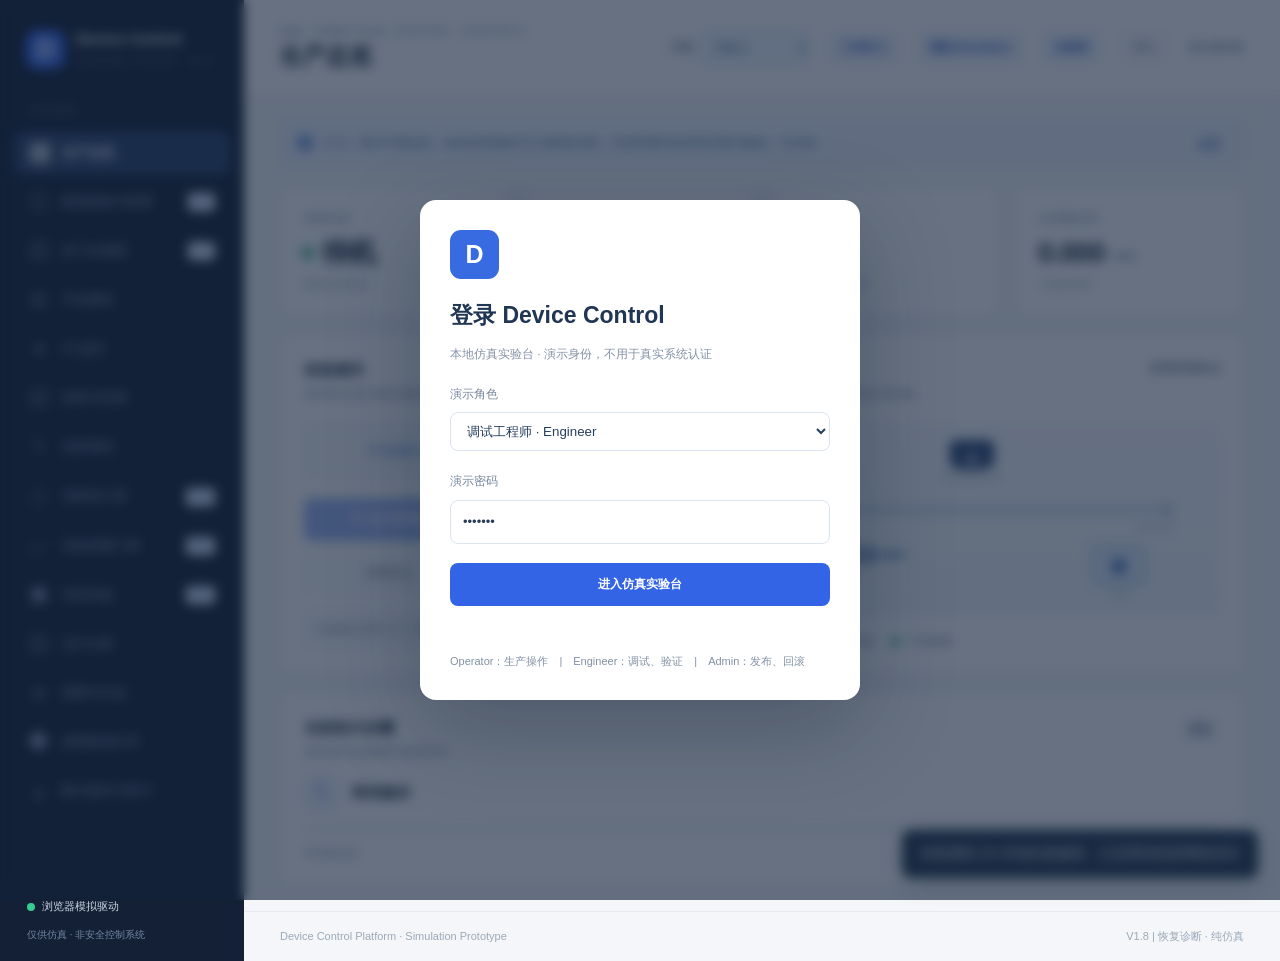
==== tests/fixtures/DeviceControl_V1.9_Preview.html @ edac6291 "DeviceControl V2.0 RC — 多工站设备控制软件仿真系统 - backend: .NET 10 仿真 API（Simulation 驱动，loopback:5088，服务端 RBAC" ====
<!doctype html>
<html lang="zh-CN">
<head>
  <meta charset="utf-8">
  <meta name="viewport" content="width=device-width,initial-scale=1">
  <meta name="color-scheme" content="light">
  <title>Device Control V1.8 · 设备控制实验台</title>
  <style>
:root{--ink:#16243b;--muted:#7b8b9f;--accent:#3264e5;--accent-dark:#204bb7;--border:#e6ebf1;--bg:#f4f6fa;--green:#139a65;--red:#d34c58;--amber:#b47a26;--sidebar:#142035}*{box-sizing:border-box}body{margin:0;font:14px/1.55 Inter,'Segoe UI','Microsoft YaHei',Arial,sans-serif;color:var(--ink);background:var(--bg)}button,input{font:inherit}button{cursor:pointer}button:disabled{opacity:.48;cursor:not-allowed}.app-shell{display:flex;min-height:100vh}.sidebar{width:244px;background:var(--sidebar);color:#c1cbdc;flex-shrink:0;display:flex;flex-direction:column;padding:26px 14px 18px}.brand{padding:4px 12px 34px;display:flex;align-items:center;gap:11px;color:white}.brand b{display:block;font-weight:730;font-size:15px;line-height:1.15}.brand small{display:block;color:#8393aa;font-size:9px;letter-spacing:1.45px;margin-top:7px}.brand-mark{width:39px;height:39px;background:#386aee;border-radius:12px;color:white;display:grid;place-items:center;font-size:25px;font-weight:750}.section-label{font-size:10px;letter-spacing:2px;color:#7b8ba4;padding:0 15px 12px}.navigation{display:grid;gap:5px}.nav-item{border:0;background:none;color:#a4b2ca;display:flex;align-items:center;text-align:left;gap:13px;border-radius:9px;padding:12px 15px;font-size:13px}.nav-item:hover{background:#263650;color:white}.nav-item.active{background:#294369;color:white;font-weight:650}.nav-icon{font-size:20px;width:20px;text-align:center;line-height:1}.sidebar-bottom{margin-top:auto;padding:16px 13px 0;border-top:1px solid #304158;font-size:11px;color:#cbd5e5;display:grid;grid-template-columns:9px 1fr;gap:6px;align-items:center}.connection-dot{width:8px;height:8px;background:#36cb91;border-radius:50%}.sidebar-bottom small{grid-column:1/3;color:#7387a4;font-size:10px;margin-top:6px}.main{min-width:0;display:flex;flex:1;flex-direction:column}.topbar{height:96px;background:white;border-bottom:1px solid var(--border);padding:22px 36px;display:flex;justify-content:space-between;align-items:center}.topbar h1{font-size:23px;font-weight:740;line-height:1.2;margin:4px 0 0}.eyebrow{letter-spacing:1.5px;text-transform:uppercase;font-size:10px;font-weight:600;color:#90a1b4}.topright{display:flex;align-items:center;gap:20px}.mode-chip{background:#edf2ff;color:var(--accent-dark);padding:7px 12px;border-radius:6px;font-weight:650;font-size:11px}.clock{color:var(--muted);font-variant-numeric:tabular-nums;font-weight:550}.content{padding:25px 36px;max-width:1560px;width:100%;margin:0 auto;flex:1}.notice{padding:11px 16px;background:#edf2fd;border:1px solid #dce7fc;border-radius:9px;display:flex;align-items:center;gap:10px;color:#50729e;font-size:12px;margin-bottom:22px}.notice-icon{background:#6794df;color:white;border-radius:50%;width:16px;height:16px;display:grid;place-items:center;font-size:11px;font-weight:bold;flex-shrink:0}.text-button{margin-left:auto;border:0;background:transparent;color:#3364a7;text-decoration:underline}.help-panel{padding:13px 17px;background:white;border-radius:8px;border:1px solid var(--border);color:#567;margin:-12px 0 19px}.hidden{display:none!important}.panel{display:none}.panel.active{display:block}.four-grid{display:grid;grid-template-columns:repeat(4,minmax(0,1fr));gap:16px}.stat-card,.card{background:white;border:1px solid var(--border);border-radius:12px;box-shadow:0 2px 10px #21344805}.stat-card{padding:20px 22px}.stat-label{font-size:12px;color:var(--muted)}.stat-value{margin:8px 0 3px;font-size:28px;font-weight:750;letter-spacing:-.7px;line-height:1.25;display:flex;align-items:center;gap:9px;font-variant-numeric:tabular-nums}.stat-card small{color:#91a0af;font-size:11px}.state-dot,.tiny-indicator{display:inline-block;border-radius:50%;width:10px;height:10px;background:#a6b3c5;flex-shrink:0}.state-dot.ok,.tiny-indicator.ok{background:#13a76b;box-shadow:0 0 0 4px #e3f7ed}.state-dot.running{background:#3568ed;box-shadow:0 0 0 4px #e8eeff}.state-dot.error,.tiny-indicator.error{background:#e15862;box-shadow:0 0 0 4px #fbe9eb}.unit{font-size:13px;color:var(--muted);align-self:end;padding-bottom:6px}.dashboard-grid{display:grid;grid-template-columns:minmax(315px,.92fr) minmax(400px,1.25fr);gap:18px;margin-top:18px}.card{padding:23px}.card-head{display:flex;justify-content:space-between;align-items:start;gap:12px;margin-bottom:21px}.card-head h2,.section-intro h2{font-size:15px;margin:0 0 4px;font-weight:750}.card-head p,.section-intro p{margin:0;color:var(--muted);font-size:12px}.pill{padding:5px 9px;background:#e8f6ef;color:#179562;border-radius:20px;font-size:11px;white-space:nowrap;font-weight:650}.pill.neutral{background:#f2f4f7;color:#65778e}.pill.alert{background:#fff0f0;color:#d84855}.mode-toggle{background:#f2f5fa;border-radius:9px;padding:5px;display:flex;margin:18px 0 20px}.mode-toggle button{border:0;background:none;flex:1;padding:11px 12px;color:#7b8ba1;border-radius:7px;font-weight:650}.mode-toggle button.selected{background:white;box-shadow:0 1px 6px #09244414;color:#305fd4}.action-grid{display:grid;grid-template-columns:1fr 1fr;gap:10px;margin-bottom:11px}.btn{border:1px solid transparent;border-radius:8px;padding:11px 14px;font-size:12px;font-weight:700;transition:background .15s}.btn:hover:not(:disabled){filter:brightness(.97)}.btn-primary{background:#3264e5;color:white}.btn-danger{background:#fff0f1;border-color:#ffe0e3;color:#ca4c56}.btn-light{background:#f6f8fb;border-color:#e7ebf1;color:#465c77}.control-hint{background:#f8fafd;color:#8191a7;padding:12px;border-radius:7px;font-size:11px;margin-top:14px}.machine-diagram{background:linear-gradient(180deg,#f8faff,#f3f7fc);border:1px dashed #d7e0ed;border-radius:10px;min-height:190px;padding:14px 25px 12px;position:relative;overflow:hidden}.camera-sim{display:flex;align-items:center;flex-direction:column;font-size:9px;letter-spacing:1px;color:#92a2b7;gap:2px}.camera-shape{display:grid;place-items:center;width:44px;height:29px;background:#304d79;color:white;border-radius:6px 6px 10px 10px;font-size:24px;box-shadow:0 4px 13px #18263c28}.axis-track{margin:22px 24px 8px;height:6px;background:#c9d5e9;border-radius:4px;position:relative}.axis-track:before{content:'';position:absolute;height:15px;left:0;right:0;top:-4px;border-left:3px solid #879eba;border-right:3px solid #879eba}.axis-origin,.axis-end{position:absolute;top:14px;font-size:9px;color:#90a3b9}.axis-end{right:0}.axis-carriage{position:absolute;top:-7px;width:28px;height:20px;background:#386ae6;border:3px solid white;border-radius:5px;box-shadow:0 3px 9px #234c9a4a;transform:translateX(-50%);transition:left .15s linear;z-index:2}.carriage-label{font-size:9px;color:#4271d2;position:absolute;top:-18px;left:6px;font-weight:700}.machine-bottom{display:flex;justify-content:space-between;align-items:center;padding:25px 48px 0}.cylinder-sim{display:grid;gap:7px;justify-items:center;color:#90a1b6;font-size:9px}.cylinder-body{height:18px;width:76px;background:#a8b9d1;border:3px solid #819ab6;border-radius:4px;position:relative}.cylinder-rod{position:absolute;width:39px;height:6px;background:#7793bf;left:66px;top:3px;transition:width .3s}.cylinder-rod.extended{width:60px}.product-symbol{display:grid;place-items:center;border:2px solid #9fbee6;background:#e5effc;width:54px;height:40px;border-radius:7px;color:#4d7ec3;font-size:24px;position:relative}.product-symbol small{font-size:9px;position:absolute;bottom:-19px;color:#91a2b6}.product-symbol.absent{opacity:.15}.device-health{display:flex;gap:19px;padding-top:18px;font-size:11px;color:#657890;flex-wrap:wrap}.device-health>div{display:flex;align-items:center;gap:9px}.tiny-indicator{width:7px;height:7px}.progress-card{margin-top:18px}.progress-card .card-head{margin-bottom:10px}.current-step{display:flex;align-items:center;gap:12px;font-size:15px;margin:14px 0}.step-icon{display:grid;place-items:center;background:#eef3ff;color:#3f6de2;border-radius:9px;width:35px;height:35px;font-size:22px}.progress-rail{height:7px;background:#edf1f7;border-radius:12px;overflow:hidden}.progress-rail div{height:100%;background:#4272e9;width:0%;transition:width .2s}.step-foot{display:flex;justify-content:space-between;margin-top:13px;font-size:11px;color:#8a9aae}.section-intro{margin-bottom:22px}.section-intro h2{font-size:20px}.section-intro p{font-size:13px}.two-grid{display:grid;grid-template-columns:repeat(2,minmax(0,1fr));gap:18px}.readout{background:#f6f8fc;border-radius:9px;padding:16px 18px;display:flex;justify-content:space-between;align-items:center;margin:15px 0}.readout span{color:#75869c;font-size:12px}.readout strong{font-size:25px;color:#233a5a}.readout strong small{font-size:12px;color:#9baabe}.keyvalue{padding:10px 0;display:flex;justify-content:space-between;color:#7e8fa3;font-size:12px;border-bottom:1px solid #eef1f5}.keyvalue b{color:#365072;font-weight:650}.btn-row{display:flex;gap:9px;margin-top:19px;flex-wrap:wrap}.btn-row button{flex:1}.field-label{font-size:12px;color:#74859c;display:block;margin:21px 0 9px}.input-row{display:flex;gap:9px}.input-row input{width:100%;min-width:0;border:1px solid #dbe3ee;border-radius:8px;padding:11px 12px;outline:none}.input-row input:focus{border-color:#6589ed}.full{width:100%}.divider{border-top:1px solid #eef1f5;margin:22px 0}.signal-list{display:grid;gap:3px}.signal-row{display:grid;grid-template-columns:25px 1fr auto;align-items:center;gap:11px;border-bottom:1px solid #f0f2f6;padding:13px 0}.signal-index{font-size:10px;color:#9caabe}.signal-text b{display:block;font-size:12px}.signal-text small{display:block;font-size:10px;color:#8fa0b5;margin-top:2px}.signal-control{display:flex;gap:13px;align-items:center}.signal-indicator{display:flex;align-items:center;gap:7px;font-size:11px;color:#8698ae;font-weight:700}.led{width:9px;height:9px;border-radius:50%;background:#d6dce7}.led.on{background:#27b584;box-shadow:0 0 0 3px #e7f8ef}.switch{width:34px;height:19px;background:#ccd7e4;border:0;border-radius:11px;position:relative;transition:background .2s}.switch:before{content:'';position:absolute;width:13px;height:13px;border-radius:50%;background:white;top:3px;left:3px;transition:left .2s}.switch.on{background:#4273e9}.switch.on:before{left:18px}.sequence-list{display:grid;gap:0}.sequence-row{display:flex;gap:15px;align-items:center;padding:14px 7px;border-bottom:1px solid #edf1f5;color:#8c9aab}.sequence-number{display:grid;place-items:center;width:30px;height:30px;border:1px solid #dbe2ec;border-radius:50%;font-size:11px;flex-shrink:0}.sequence-row.current{color:#2c5ed7;background:#f5f8ff;font-weight:700}.sequence-row.current .sequence-number{background:#3e70eb;color:white;border-color:#3e70eb}.sequence-label{flex:1}.sequence-row small{font-size:11px}.event-list{max-height:500px;overflow:auto}.event-row{display:grid;grid-template-columns:94px 70px 1fr;gap:10px;align-items:center;padding:11px 0;border-bottom:1px solid #edf1f5;font-size:12px}.event-row time{color:#93a2b6;font-variant-numeric:tabular-nums}.loglevel{font-size:10px;font-weight:750;color:#4b709c}.loglevel.Error{color:#dc4a55}.loglevel.Warning{color:#ae7a25}.alarm-empty{padding:16px;background:#f6f8fb;color:#8191a3;border-radius:8px}.alarm-active{padding:16px;background:#fff2f1;color:#bd4552;border-radius:8px}.footer{display:flex;justify-content:space-between;padding:16px 36px;border-top:1px solid var(--border);font-size:11px;color:#9aa9b8}.toast{position:fixed;bottom:22px;right:22px;padding:13px 18px;max-width:380px;border-radius:9px;background:#233950;color:white;box-shadow:0 6px 25px #17274130;z-index:20}.toast.error{background:#b83a46}@media(max-width:1100px){.sidebar{width:210px}.topbar{padding:22px}.content{padding:20px}.four-grid{grid-template-columns:repeat(2,minmax(0,1fr))}.dashboard-grid{grid-template-columns:1fr}.machine-diagram{min-height:190px}}@media(max-width:700px){.app-shell{display:block}.sidebar{width:100%;padding:12px}.brand{padding:4px 5px 12px}.section-label,.sidebar-bottom{display:none}.navigation{display:flex;overflow:auto;gap:2px}.nav-item{white-space:nowrap;padding:9px 10px;font-size:11px}.nav-icon{display:none}.topbar{height:85px;padding:13px}.topbar h1{font-size:21px}.topright{gap:7px}.clock{display:none}.content{padding:14px}.four-grid{gap:9px}.stat-card{padding:15px}.stat-value{font-size:22px}.two-grid{grid-template-columns:1fr}.card{padding:17px}.footer{padding:13px}.notice{font-size:11px}.machine-bottom{padding-left:10px;padding-right:10px}}

.select-field{width:100%;background:white;border:1px solid #dbe3ee;border-radius:8px;padding:10px 12px;color:#253e5e;outline:none}.mini-grid{display:grid;grid-template-columns:repeat(auto-fit,minmax(180px,1fr));gap:12px}.mini-item{background:#f6f8fc;border:1px solid #e9eef5;border-radius:9px;padding:14px}.mini-item b{display:block;font-size:13px}.mini-item small{display:block;color:#8293ab;margin-top:5px;font-size:11px}.mini-item strong{display:block;margin-top:11px;font-size:17px;color:#3264e5}.mapping-table{max-height:650px;overflow:auto}.mapping-row{display:grid;grid-template-columns:48px 1fr 55px;gap:9px;align-items:center;padding:11px 1px;border-bottom:1px solid #edf1f5;font-size:12px}.mapping-row b{display:block;font-size:12px}.mapping-row small{display:block;color:#8c9fb4;font-size:10px}.map-chip{background:#eff3fb;border-radius:5px;color:#45638d;padding:3px 5px;text-align:center;font-size:10px}.interlock-card{border-bottom:1px solid #edf1f5;padding:12px 1px}.interlock-card b{font-size:12px}.interlock-card small{display:block;color:#8193a8;font-size:11px;margin-top:4px}.interlock-card .pass{color:#149968}.interlock-card .block{color:#d45460}.connection-error{background:#fff1f1;color:#ac3949;border:1px solid #ffdadd;border-radius:8px;padding:13px;margin:10px 0}.top-chip{display:inline-flex;gap:6px;align-items:center}.param-note{font-size:11px;color:#8293ab}.section-intro{display:block}

/* V0.3 simulation cycle analytics */
.history-list{display:grid;gap:7px;margin-top:16px;max-height:520px;overflow:auto}
.history-row{width:100%;border:1px solid #e8edf5;text-align:left;border-radius:9px;padding:12px;background:white;display:grid;grid-template-columns:minmax(100px,1fr) 65px 60px;gap:9px;align-items:center;color:#233950}
.history-row:hover,.history-row.selected{background:#f1f5ff;border-color:#a9bdf9}
.history-row small{display:block;font-size:10px;font-weight:400;color:#91a1b5;margin-top:3px}
.history-row strong{font-size:12px;text-align:right;font-variant-numeric:tabular-nums}
.outcome{font-size:10px;color:#697e99;font-weight:700}
.outcome.Completed{color:#169b6b}.outcome.Failed{color:#ca4753}.outcome.Stopped,.outcome.Canceled{color:#a77825}
.timing-list{max-height:620px;overflow:auto}.timing-row{border-bottom:1px solid #e8edf5;padding:14px 0}.timing-top{display:flex;gap:8px;align-items:center;font-size:11px}.timing-top b:first-child{flex:1}.timing-top b:last-child{color:#536f96;white-space:nowrap}
.timing-rail{height:6px;background:#edf2f9;border-radius:6px;margin:10px 0 5px}.timing-rail>div{height:100%;background:#5a80df;border-radius:6px;min-width:2px}
.error-line{color:#c44c56;font-size:11px}.empty-state{color:#93a0b0;font-size:12px;padding:20px 8px;text-align:center}
.alarm-guidance{border:1px solid #f4d5b8;background:#fff9f0;border-radius:8px;padding:16px;margin-top:11px}
.alarm-guidance b{color:#a36a20;display:block}.alarm-guidance span{display:block;font-size:11px;color:#9d8b73;margin:4px 0}
.alarm-guidance p{color:#69563c;margin:8px 0 0;font-size:12px}
@media(max-width:700px){.history-row{grid-template-columns:minmax(65px,1fr) 50px 50px;padding:9px}.timing-top{flex-wrap:wrap}}

/* V0.4 software governance */
.login-overlay{position:fixed;inset:0;z-index:100;background:rgba(18,34,58,.64);backdrop-filter:blur(6px);display:flex;align-items:center;justify-content:center;padding:16px}
.login-overlay.hidden{display:none}.login-dialog{width:min(440px,100%);background:white;border-radius:16px;box-shadow:0 28px 90px #07182b47;padding:30px;color:#203653}
.login-logo{background:#386be1;color:white;border-radius:11px;display:grid;place-items:center;width:49px;height:49px;font-weight:800;font-size:25px;margin-bottom:19px}
.login-dialog h2{font-size:23px;margin:0 0 9px}.login-dialog p{font-size:12px;color:#8392a6}.login-dialog small{display:block;color:#8191a4;margin-top:19px;font-size:11px;line-height:1.7}
.login-input{padding:11px 12px;border:1px solid #dbe3ee;border-radius:8px;display:block;width:100%;font-size:13px;color:#263b59;background:white;box-sizing:border-box}.login-input:focus{outline:2px solid #bdd0ff;outline-offset:1px}
.login-error{font-size:12px;color:#cf3948;margin-top:9px;min-height:18px}
.three-governance{display:grid;grid-template-columns:minmax(0,1fr) minmax(0,1.3fr);gap:18px}
.recipe-details{display:grid;gap:9px;margin:15px 0}.recipe-details .keyvalue{margin:0}.recipe-version-list{max-height:340px;overflow:auto;display:grid;gap:8px}
.recipe-item{padding:12px;border:1px solid #e1e8f3;border-radius:9px;background:#fff;width:100%;text-align:left;display:grid;gap:4px;color:#304861}
.recipe-item:hover,.recipe-item.selected{border-color:#6290e5;background:#f1f6ff}.recipe-item strong{font-size:13px}.recipe-item small{font-size:10px;color:#8194aa}.recipe-item .pill{justify-self:start;font-size:10px}
.audit-scroll{overflow:auto;max-height:380px}.audit-table{width:100%;border-collapse:collapse;min-width:730px;text-align:left;font-size:11px}.audit-table th{background:#f5f7fc;color:#74859e;font-size:10px;padding:10px;position:sticky;top:0}.audit-table td{padding:11px 10px;border-bottom:1px solid #eef1f5;vertical-align:top;color:#4d647f}.audit-table .denied{color:#d94d55;font-weight:700}.audit-pages{margin-top:13px;display:flex;justify-content:space-between;align-items:center;gap:12px;font-size:11px;color:#8c9bae}.audit-pages>div{display:flex;gap:8px}
.checklist{display:grid;gap:8px}.check-row{display:flex;gap:10px;align-items:center;padding:12px;border:1px solid #e9edf5;border-radius:8px;font-size:12px}.check-row .check-icon{font-size:14px;width:21px;text-align:center}.check-row.pass .check-icon{color:#18a875}.check-row.fail .check-icon{color:#cb5f52}.recovery-step{display:flex;align-items:start;gap:12px;padding:13px 0;border-bottom:1px solid #edf0f5}.recovery-step>span{background:#edf4ff;color:#4772d8;padding:7px;border-radius:8px;font-size:11px}.recovery-step b{font-size:12px;display:block}.recovery-step small{display:block;font-size:11px;color:#8495aa;margin-top:5px}
@media(max-width:1050px){.three-governance{grid-template-columns:1fr}.login-dialog{padding:20px}}

/* V0.5 flow debug workspace */
.flow-toolbar{display:flex;flex-wrap:wrap;align-items:center;gap:14px;margin-bottom:16px;}
.flow-meta{flex:1;min-width:200px}.flow-meta h2{margin:3px 0 5px;font-size:18px}.flow-actions{display:flex;flex-wrap:wrap;gap:6px;margin:0}
.flow-layout{display:grid;grid-template-columns:minmax(0,1.25fr) minmax(300px,.92fr);gap:16px;align-items:start}
.flow-right{display:grid;gap:16px;min-width:0}
.flow-node{border:1px solid var(--border,#e4e9f0);border-radius:11px;padding:11px 12px;margin:6px 0;background:#fff;position:relative}
.flow-node.active{border-color:#4690d7;background:#f1f8ff;box-shadow:0 0 0 2px rgba(58,134,210,.10)}
.flow-node.finished{border-color:#bde3cc;background:#fbfffc}
.flow-node.failed{border-color:#f3bcc1;background:#fff7f7}
.flow-node.paused{border-color:#edcb81;background:#fffaf0}
.flow-node-main{display:flex;align-items:center;gap:11px;min-width:0}.flow-node-main>.flow-title{flex:1;min-width:0}
.flow-title strong{display:block;font-size:13px}.flow-title small{display:block;font-size:11px;color:#77849a;padding-top:3px}
.flow-index{font-family:monospace;min-width:23px;color:#8a98aa;font-size:11px}
.break-dot{width:22px;height:22px;border:1px solid #ccd6e2;border-radius:50%;background:white;cursor:pointer;color:#94a1b2;font-size:12px}
.break-dot.on{background:#ce4b5c;border-color:#ce4b5c;color:white}
.break-dot:disabled{opacity:.4;cursor:not-allowed}
.flow-children{margin:10px 0 0 34px;padding-left:12px;border-left:2px dashed #b7cee6}
.flow-child{font-size:12px;display:flex;gap:9px;align-items:center;padding:7px 6px;margin:4px 0;background:#eef5fb;border-radius:7px}
.flow-child strong{font-weight:600}.flow-status-text{font-size:11px;color:#61748b;white-space:nowrap}
.flow-vars{display:grid;gap:9px}.flow-var{display:flex;align-items:start;justify-content:space-between;gap:12px;border-bottom:1px solid #edf0f6;padding:8px 0;font-size:12px}
.flow-var span{color:#75849a}.flow-var b{max-width:65%;text-align:right;overflow-wrap:anywhere}
.resource-list{margin-top:14px;display:flex;gap:6px;flex-wrap:wrap}.resource-chip{font-size:11px;padding:6px 9px;border-radius:7px;background:#f0f4fa;color:#53708e}
.flow-traces{display:grid;gap:7px;max-height:450px;overflow-y:auto}.trace-row{border:1px solid #e8edf4;border-radius:9px;padding:9px;font-size:11px;line-height:1.7}
.trace-top{display:flex;justify-content:space-between;gap:8px;align-items:center}.trace-top b{font-size:12px}.trace-row small{color:#77849a}.trace-failed{color:#a72e45}.trace-completed{color:#28845c}.trace-canceled{color:#ac6635}
@media(max-width:1100px){.flow-layout{grid-template-columns:1fr}}

/* V0.6 workflow studio */
.nav-beta{margin-left:auto;font-size:9px;border-radius:4px;background:#e7f0ff;color:#3266c0;padding:2px 4px}
.studio-bar{display:flex;align-items:center;justify-content:space-between;gap:18px;margin-bottom:15px;flex-wrap:wrap}.studio-bar h2{margin:5px 0}.studio-bar small{color:#8896ac}
.studio-layout{display:grid;grid-template-columns:minmax(210px,.77fr) minmax(300px,1.5fr) minmax(220px,.88fr);gap:14px;align-items:start}
.studio-left,.studio-right{display:grid;gap:14px;min-width:0}.studio-palette{display:grid;grid-template-columns:1fr 1fr;gap:8px}
.studio-palette button{font-family:inherit;background:#f7faff;border:1px solid #dce7f7;color:#446283;font-size:11px;padding:11px 7px;border-radius:9px;text-align:left;cursor:pointer}
.studio-palette button:hover{border-color:#78a0e4;background:#ecf4ff}
.studio-palette button:disabled{opacity:.45;cursor:not-allowed}
.studio-versions{display:grid;gap:7px;max-height:350px;overflow:auto;margin-bottom:10px}
.studio-version{text-align:left;border:1px solid #e2eaf4;background:#fff;border-radius:8px;padding:9px;display:grid;grid-template-columns:1fr auto;gap:5px;color:#51657d;cursor:pointer}
.studio-version.selected{border-color:#5b8be9;background:#f1f7ff}.studio-version b{font-size:12px;color:#344e70}.studio-version small{grid-column:1/-1;font-size:10px;color:#8292a4}
.studio-graph{min-height:570px}.studio-start,.studio-end{margin:0 auto;text-align:center;border-radius:7px;padding:8px;max-width:140px;font-weight:750;letter-spacing:.12em;font-size:11px;color:#4772bf;background:#eff5ff}
.studio-end{background:#eef8f4;color:#16855f}.studio-link{height:27px;display:flex;justify-content:center;align-items:center;color:#7da1d2;font-size:19px;position:relative}
.studio-link:before{content:"";position:absolute;height:14px;border-left:2px solid #abc5e3;top:0;left:50%;z-index:0}.studio-link span{z-index:1;background:#fff}
.studio-node{border:1px solid #dce5f0;border-radius:11px;background:#fff;display:flex;align-items:center;padding:5px;gap:3px;box-shadow:0 3px 12px #213b550a}
.studio-node.chosen{border-color:#5e90e8;background:#f5f9ff;box-shadow:0 0 0 2px #6b9bf321}.studio-node-body{border:0;background:none;display:flex;align-items:center;gap:12px;text-align:left;flex:1;padding:9px;min-width:0;cursor:pointer}
.studio-node-body b{display:block;color:#304a69;font-size:12px}.studio-node-body small{display:block;color:#8191a6;font-size:10px;margin-top:4px}.studio-index{color:#8a9db4;font-size:10px;font-family:monospace}.studio-node-icon{background:#eaf2ff;border-radius:8px;width:27px;height:27px;display:grid;place-items:center;color:#4c7cce}
.studio-grip{cursor:grab;color:#a4b0c0;padding:8px}.studio-branch-grid{display:grid;grid-template-columns:repeat(2,minmax(0,1fr));gap:9px;margin:10px 10px 3px;position:relative}
.studio-branch-grid:before{content:"";position:absolute;top:-10px;left:25%;right:25%;border-top:2px solid #b1c9e4}.studio-branch{border:1px dashed #afc5df;background:#f7faff;color:#49617a;cursor:pointer;border-radius:8px;padding:8px;min-width:0;text-align:left;display:grid;gap:4px}
.studio-branch.chosen{border-style:solid;border-color:#5d8feb}.studio-branch span{font-size:9px;color:#5484bb}.studio-branch strong{font-size:11px}.studio-branch small{font-size:9px;overflow-wrap:anywhere}
.studio-inspector-title{display:flex;align-items:center;justify-content:space-between;margin-bottom:8px;gap:10px}.studio-inspector-title strong{font-size:12px;color:#5075a0}.studio-inspector-title .btn{padding:6px 8px}
#studioInspector .field-label{display:block;margin-bottom:10px}#studioInspector .field-label input,#studioInspector .field-label select{margin-top:5px}.studio-validation{display:grid;gap:9px}.studio-valid{color:#17885e;font-size:12px}.studio-invalid,.studio-error{color:#c25163;font-size:12px}.studio-validation small{font-size:11px;color:#8191a1}
@media(max-width:1350px){.studio-layout{grid-template-columns:minmax(210px,1fr) minmax(360px,2fr)}.studio-right{grid-column:1/-1;grid-template-columns:1fr 1fr}}@media(max-width:830px){.studio-layout{grid-template-columns:1fr}.studio-right{grid-column:auto;grid-template-columns:1fr}}

/* V0.7 editing and historical replay */
.studio-tools{padding:12px 16px;margin-bottom:14px;display:flex;align-items:center;justify-content:space-between;flex-wrap:wrap;gap:10px}.studio-tools small{color:var(--muted);font-size:11px}.studio-diff{display:grid;gap:8px;max-height:290px;overflow:auto}.diff-summary{font-size:11px;color:var(--muted);margin-bottom:6px}.diff-entry{display:flex;gap:9px;align-items:flex-start;padding:8px;border:1px solid var(--border);border-radius:8px;background:#f9fbfd}.diff-entry span{font-size:11px;font-weight:700;min-width:32px;color:#5266ae}.diff-entry.added span{color:#188d61}.diff-entry.removed span{color:#c65662}.diff-entry.moved span{color:#ac7c23}.diff-entry small{color:#506077;overflow-wrap:anywhere}
.replay-info{display:flex;justify-content:space-between;align-items:center;margin-bottom:16px;padding:16px 20px;gap:12px}.replay-info h2{font-size:13px;margin:5px 0 0}.replay-layout{display:grid;grid-template-columns:minmax(200px,.95fr) minmax(370px,1.65fr) minmax(275px,1.3fr);gap:16px;align-items:start}.replay-runs{display:grid;gap:8px;max-height:620px;overflow:auto}.replay-run,.replay-event{border:1px solid var(--border);border-radius:9px;background:#fff;text-align:left;padding:10px 12px;color:var(--ink);display:flex;gap:8px;align-items:center;width:100%}.replay-run{display:grid}.replay-run b,.replay-event b{font-size:12px}.replay-run span,.replay-event small{font-size:11px;color:var(--muted);display:block}.replay-run.selected,.replay-event.selected{border-color:#86a7ed;background:#eef4ff}.replay-timeline{max-height:460px;overflow:auto;display:grid;gap:7px}.replay-order{font-weight:750;background:#f0f3f9;border-radius:6px;padding:5px 8px;color:#7184a1}.replay-controls{border-bottom:1px solid var(--border);padding-bottom:12px;margin-bottom:12px}.replay-controls .btn-row{flex-wrap:wrap}.replay-controls input[type=range]{width:85%;margin:14px 0 0}.replay-watch{max-height:490px;overflow:auto}.replay-watch-grid{display:grid;gap:6px}.replay-watch-row{padding:8px;background:#f7f9fd;border:1px solid var(--border);border-radius:7px;display:grid;grid-template-columns:1fr 1fr;gap:9px;align-items:center}.replay-watch-row b{font-size:11px;font-weight:650;word-break:break-word}.replay-watch-row code{font-size:11px;color:#2a579a;text-align:right;overflow-wrap:anywhere}@media(max-width:1380px){.replay-layout{grid-template-columns:1fr 1.5fr}.replay-layout>.card:last-child{grid-column:1/-1}}@media(max-width:850px){.replay-layout{grid-template-columns:1fr}.replay-layout>.card:last-child{grid-column:auto}}

/* V0.8 quality dashboard */
.quality-header{display:flex;align-items:center;justify-content:space-between;flex-wrap:wrap;gap:12px}
.quality-header h2{display:flex;align-items:center;gap:12px;flex-wrap:wrap}
.quality-case,.quality-custom{display:flex;align-items:center;gap:12px;padding:12px 3px;border-bottom:1px solid #edf0f4}
.quality-case>div,.quality-custom>div{display:flex;flex-direction:column;gap:5px;min-width:0;flex:1}
.quality-case small,.quality-custom small{color:#778191;font-size:12px;line-height:1.5;overflow-wrap:anywhere}
.quality-check{width:27px;height:27px;border-radius:8px;display:flex;align-items:center;justify-content:center;font-weight:800;background:#ebf7ef;color:#25864b}
.quality-case.fail .quality-check{background:#fff0ed;color:#bd443b}
.quality-issue{padding:11px 12px;border-radius:8px;background:#f3f6fc;font-size:13px;margin-bottom:9px;line-height:1.5}
.quality-issue.bad{background:#fff1f0;color:#ae3230}.quality-issue.good{background:#eff9f3;color:#21864b}
.quality-form{display:grid;grid-template-columns:1fr 1fr;gap:9px 12px}
.quality-schema>div{padding:12px 0;display:flex;justify-content:space-between;gap:12px;border-bottom:1px solid #edf0f4;flex-wrap:wrap}
.quality-schema small{color:#7b8696}
.quality-bar-row{display:grid;grid-template-columns:minmax(200px,1fr) 45%;align-items:center;gap:16px;padding:10px 0;border-bottom:1px solid #f0f2f5}
.quality-bar-row>div:first-child{display:flex;flex-direction:column;gap:4px}.quality-bar-row small{font-size:11px;color:#7a8796}
.quality-track{height:10px;border-radius:8px;background:#eef3fa;overflow:hidden}.quality-track>div{height:100%;background:#3d76c8;border-radius:8px}
@media(max-width:820px){.quality-form{grid-template-columns:1fr}.quality-bar-row{grid-template-columns:1fr}}

.quality-metrics-grid{display:grid;grid-template-columns:repeat(3,minmax(0,1fr));gap:15px}
@media(max-width:700px){.quality-metrics-grid{grid-template-columns:1fr}}

/* V1.1 multiple software station overview */
.fleet-summary{display:grid;grid-template-columns:repeat(4,minmax(0,1fr));gap:14px;margin:18px 0}
.fleet-owner{font-size:19px;min-height:36px;word-break:break-word}
.fleet-stations{display:grid;grid-template-columns:repeat(2,minmax(0,1fr));gap:18px;margin-bottom:18px}
.fleet-station{border:1px solid #e3eaf4;border-radius:13px;background:white;padding:22px;min-width:0;box-shadow:0 4px 18px #13274b08}
.fleet-station.problem{border-color:#edc4c5}.fleet-station.running{border-color:#a9c6ef}
.fleet-station-head{display:flex;align-items:flex-start;gap:12px;justify-content:space-between}
.fleet-station-head h2{font-size:19px;margin:3px 0}.fleet-station-head small{color:#8494aa;font-size:11px;display:block}
.fleet-station-metrics{display:grid;grid-template-columns:repeat(3,minmax(0,1fr));gap:9px;margin:17px 0}
.fleet-station-metrics>div{background:#f5f8fc;border-radius:9px;padding:12px 10px;min-width:0}
.fleet-station-metrics small{color:#8b9ab0;font-size:10px;display:block}.fleet-station-metrics b{font-size:15px;overflow-wrap:anywhere;display:block;margin:5px 0}
.fleet-step{background:#edf4fe;color:#49658a;border-radius:8px;padding:10px 12px;font-size:12px;margin:10px 0 16px;display:flex;justify-content:space-between;gap:8px}
.fleet-buttons{display:grid;grid-template-columns:repeat(3,minmax(0,1fr));gap:9px}
.fleet-buttons .btn{padding:10px 7px}
.fleet-info{display:grid;gap:8px;margin-top:14px;font-size:11px;color:#6f8099}.fleet-info code{font-size:10px;word-break:break-all;color:#496681}
.fleet-info .alarm{color:#bc4753}.fleet-log-rows{display:grid;gap:7px;max-height:200px;overflow:auto;color:#63758d;font-size:12px}
.fleet-log-entry{border-bottom:1px solid #edf1f6;padding:9px 2px}.fleet-log-entry.error{color:#c04858}
@media(max-width:1120px){.fleet-summary{grid-template-columns:repeat(2,minmax(0,1fr))}.fleet-stations{grid-template-columns:1fr}}
@media(max-width:600px){.fleet-summary{grid-template-columns:1fr 1fr}.fleet-station{padding:14px}.fleet-buttons{grid-template-columns:repeat(2,minmax(0,1fr))}}

/* V1.2 shared logical-resource monitor */
.fleet-resource-board{margin-bottom:16px}.fleet-resource-rows{display:grid;grid-template-columns:1fr 1fr;gap:14px}
.fleet-resource-lane{border:1px solid #e4ebf5;background:#f8faff;border-radius:10px;padding:14px;min-height:90px}
.fleet-resource-lane h3{font-size:12px;color:#4d678c;margin:0 0 9px}.fleet-resource-line{font-size:12px;padding:7px;background:white;margin-top:6px;border-radius:7px;color:#334b6d;display:flex;justify-content:space-between;gap:10px}
.fleet-resource-line small{color:#7385a1}.fleet-resource-empty{color:#8294aa;font-size:12px;margin-top:15px}
@media(max-width:680px){.fleet-resource-rows{grid-template-columns:1fr}}

/* V1.3 station workspace always visible even when scrolling views. */
.workspace-chooser{display:inline-flex;align-items:center;gap:7px;font-size:12px;color:#64748b;font-weight:700;white-space:nowrap}
.workspace-chooser select{width:110px;min-height:34px;padding:5px 8px;font-size:12px;background:#edf4ff;border-color:#9fc0ff;color:#174a91;font-weight:700}
.fleet-workspace-action{margin-top:9px;width:100%;border:1px solid #8caef1;background:#eff6ff;color:#2452a1}
@media (max-width:1050px){.topright{flex-wrap:wrap}.workspace-chooser{margin-right:3px}}

/* V1.4 configuration templates */
.template-layout{display:grid;grid-template-columns:repeat(3,minmax(0,1fr));gap:16px}
.template-card{display:flex;flex-direction:column;gap:12px;min-width:0}
.template-card .btn-row{margin-top:4px}
.template-card .control-hint{font-size:12px;line-height:1.65}
.template-summary{display:flex;flex-direction:column;gap:7px;padding:14px;border-radius:12px;background:#f2f6fc;min-height:83px;font-size:13px}
.template-summary span,.template-summary small{color:#667b93;overflow-wrap:anywhere}
.template-compare{display:flex;gap:12px;margin-bottom:18px;align-items:center}
.template-compare select{max-width:260px}
.template-error{color:#be3030;margin-top:12px;font-size:13px}
#templateDiffRows td{font-size:12px;word-break:break-word;max-width:320px}
@media(max-width:1100px){.template-layout{grid-template-columns:1fr 1fr}}
@media(max-width:720px){.template-layout{grid-template-columns:1fr}.template-compare{flex-wrap:wrap}}

/* V1.5 existing-station release workspace */
.upgrade-grid{display:grid;grid-template-columns:1.1fr 1fr 1fr;gap:14px;align-items:end;margin:14px 0 16px}
.upgrade-grid>div{min-width:0}
.upgrade-grid .btn{min-height:39px}
.upgrade-status{display:flex;gap:9px;flex-wrap:wrap;background:#f2f6fc;border:1px solid #dfe7f2;padding:14px;border-radius:10px;font-size:13px;color:#38516d}
.upgrade-status strong{color:#2660be}.upgrade-status small{flex-basis:100%;line-height:1.5}
.upgrade-evidence{grid-template-columns:1.2fr auto 2fr;align-items:center}
@media(max-width:900px){.upgrade-grid,.upgrade-evidence{grid-template-columns:1fr}}

/* V1.6 graduated rollout */
.rollout-grid{display:grid;grid-template-columns:2fr 1fr 1fr;gap:14px;margin:10px 0 16px}
.rollout-progress{margin:15px 0}.rollout-summary{display:flex;flex-wrap:wrap;align-items:center;gap:14px;margin-bottom:10px}.rollout-summary strong{color:#2454b4}.rollout-summary span{color:#60728a;font-size:13px}
.rollout-meter{height:9px;background:#e7edf5;border-radius:99px;overflow:hidden;margin-bottom:10px}.rollout-meter>div{height:100%;background:#3573df;transition:width .2s}
.rollout-steps{display:grid;grid-template-columns:repeat(auto-fit,minmax(230px,1fr));gap:10px;margin:15px 0}
.rollout-step{display:grid;grid-template-columns:28px 1fr auto;align-items:center;gap:8px;border:1px solid #dce4ef;border-radius:9px;padding:12px;background:#fafcff;font-size:13px}
.rollout-step small{grid-column:2 / -1;color:#64748b;line-height:1.45;overflow-wrap:anywhere}.rollout-ordinal{border-radius:6px;background:#eaf1fc;color:#2c60bb;padding:5px;text-align:center}.rollout-state{font-size:11px;background:#e7edf5;padding:4px 6px;border-radius:7px;color:#23436c}
.rollout-admin{grid-template-columns:minmax(220px,1fr) 2fr;align-items:end;margin-top:18px}.rollout-admin .btn-row{margin:0}
@media(max-width:900px){.rollout-grid,.rollout-admin{grid-template-columns:1fr}}

/* V1.9: let sandbox checks breathe instead of inheriting narrow 3-column rollout cards. */
#sandboxReport{grid-template-columns:repeat(auto-fit,minmax(310px,1fr))}
#sandboxReport>.control-hint{grid-column:1/-1}
#sandboxReport>.rollout-step{display:flex;flex-direction:column;align-items:flex-start;gap:8px}
#sandboxReport>.rollout-step strong{overflow-wrap:anywhere}
#sandboxReport>.rollout-step small{overflow-wrap:anywhere}

</style>
</head>
<body>
<div class="app-shell">
  <aside class="sidebar">
    <div class="brand"><div class="brand-mark">D</div><div><b>Device Control</b><small>CONTROL STUDIO · V1.8</small></div></div>
    <div class="section-label">工作空间</div>
    <nav class="navigation" aria-label="页面导航">
      <button data-tab="dashboard" class="nav-item active"><span class="nav-icon">▦</span>生产总览</button>
      <button data-tab="templates" class="nav-item"><span class="nav-icon">▧</span>配置模板与部署 <span class="nav-beta">V1.8</span></button>
      <button data-tab="stations" class="nav-item"><span class="nav-icon">▥</span>多工站调度 <span class="nav-beta">V1.3</span></button>
      <button data-tab="manual" class="nav-item"><span class="nav-icon">⚙</span>手动调试</button>
      <button data-tab="io" class="nav-item"><span class="nav-icon">◉</span>IO 监控</button>
      <button data-tab="config" class="nav-item"><span class="nav-icon">▤</span>机构与互锁</button>
      <button data-tab="sequence" class="nav-item"><span class="nav-icon">↳</span>流程调试</button>
      <button data-tab="workflow" class="nav-item"><span class="nav-icon">◇</span>流程设计器 <span class="nav-beta">NEW</span></button>
      <button data-tab="quality" class="nav-item"><span class="nav-icon">✓</span>流程质量门禁 <span class="nav-beta">NEW</span></button>
      <button data-tab="replay" class="nav-item"><span class="nav-icon">▣</span>历史回放 <span class="nav-beta">NEW</span></button>
      <button data-tab="analytics" class="nav-item"><span class="nav-icon">▥</span>运行分析</button>
      <button data-tab="events" class="nav-item"><span class="nav-icon">≡</span>报警与日志</button>
      <button data-tab="recovery" class="nav-item"><span class="nav-icon">✚</span>故障恢复向导</button>
      <button data-tab="governance" class="nav-item"><span class="nav-icon">♙</span>配方版本与审计</button>
    </nav>
    <div class="sidebar-bottom"><div class="connection-dot"></div><span id="connectionLabel">检查服务连接…</span><small>仅供仿真 · 非安全控制系统</small></div>
  </aside>
  <main class="main">
    <header class="topbar">
      <div><div class="eyebrow">设备 / DEMO-DUAL-STATION · <span id="workspaceBreadcrumb">STATION A</span></div><h1 id="pageTitle">生产总览</h1></div>
      <div class="topright"><label for="workspaceStation" class="workspace-chooser">工站 <select id="workspaceStation" class="select-field" aria-label="选择当前工作区"><option value="A">工站 A</option><option value="B">工站 B</option></select></label><span id="workspaceTag" class="mode-chip">工作区 A</span><span class="mode-chip" id="sourceMode">初始化中</span><span class="mode-chip" id="userLabel">未登录</span><button id="logoutButton" class="btn btn-light" style="padding:8px 11px" disabled>退出</button><span class="clock" id="clock">--:--:--</span></div>
    </header>
    <div class="content">
      <div class="notice"><span class="notice-icon">i</span><span>V1.8：重启中断留痕、备份哈希核验与只读恢复演练；所有部署仍由管理员显式触发。仅仿真。</span><button id="helpToggle" class="text-button">说明</button></div>
      <div id="help" class="help-panel hidden">离线打开时使用浏览器内置仿真。启动 .NET 后端并由 5173 静态服务访问前端时，连接本地 API 仿真。控制动作都由软件普通互锁约束，但这不能替代机械安全系统。后端连接丢失时会锁定控制，禁止无提示自动切换到另一台模拟设备。</div>
      <div id="toast" role="status" class="toast hidden"></div>
      <div id="loginOverlay" class="login-overlay">
        <div class="login-dialog">
          <div class="login-logo">D</div><h2>登录 Device Control</h2>
          <p>本地仿真实验台 · 演示身份，不用于真实系统认证</p>
          <form id="loginForm">
            <label class="field-label" for="loginUser">演示角色</label>
            <select id="loginUser" class="select-field"><option value="operator">操作员 · Operator</option><option value="engineer" selected>调试工程师 · Engineer</option><option value="admin">管理员 · Admin</option></select>
            <label class="field-label" for="loginPassword">演示密码</label>
            <input id="loginPassword" class="login-input" type="password" value="demo123" autocomplete="off" required>
            <button class="btn btn-primary full" type="submit" style="margin-top:19px">进入仿真实验台</button>
            <div id="loginError" class="login-error" role="alert"></div>
          </form><small>Operator：生产操作　|　Engineer：调试、验证　|　Admin：发布、回滚</small>
        </div>
      </div>

      <section id="panel-templates" class="panel">
        <div class="section-intro"><h2>工站模板 · 配置版本库</h2><p>从已有工站的已发布流程与配方生成不可变模板快照，进行验证、管理员发布、差异比较，再创建新的独立仿真工站。</p></div>
        <div class="template-layout">
          <div class="card template-card"><div class="card-head"><div><h2>① 捕获模板</h2><p>抓取来源工站当前已发布的软件配置</p></div><span class="pill neutral">Engineer+</span></div>
            <label class="field-label" for="templateSource">来源工站</label><select id="templateSource" class="select-field"></select>
            <label class="field-label" for="templateName">模板名称</label><input id="templateName" class="login-input" value="3C 视觉装配标准工站" maxlength="60" />
            <button class="btn btn-primary full" data-template-action="capture">创建草稿快照</button>
            <div class="control-hint">快照包含机构映射、互锁、已发布流程及配方，不包含周期、报警、权限或运行状态。</div>
          </div>
          <div class="card template-card"><div class="card-head"><div><h2>② 审批版本</h2><p>草稿 → 已验证 → 已发布</p></div><span class="pill neutral">Admin 发布</span></div>
            <label class="field-label" for="templateSelect">选择模板版本</label><select id="templateSelect" class="select-field"></select>
            <div id="templateSummary" class="template-summary">暂无模板</div>
            <div class="btn-row"><button class="btn btn-light" data-template-action="validate">检查模板</button><button class="btn btn-primary" data-template-action="publish">批准发布</button></div>
            <div class="control-hint">发布后形成不可变版本。V1.7 允许已有工站在空闲手动状态升级流程/配方；不支持机构、IO、互锁热替换。</div>
          </div>
          <div class="card template-card"><div class="card-head"><div><h2>③ 批量创建工站</h2><p>只新增，不覆盖；最多五个 / 次</p></div><span class="pill neutral">Simulation</span></div>
            <label class="field-label" for="templateNewIds">新工站 ID（逗号分隔）</label><input id="templateNewIds" class="login-input" value="C,D" placeholder="C,D,E" />
            <button class="btn btn-primary full" data-template-action="deploy">使用已发布模板创建工站</button>
            <div class="control-hint">仅管理员可创建。后端配置会持久化；离线模式的数据只在当前页面会话存在。批量部署并非跨文件系统原子事务。</div>
          </div>
        </div>
        <div class="card" style="margin-top:18px"><div class="card-head"><div><h2>④ 配置差异预览</h2><p>只读比较模板与目标工站；不修改已有 Runtime</p></div><span id="templateDiffCount" class="pill neutral">0 项差异</span></div>
          <div class="template-compare"><select id="templateCompareStation" class="select-field" aria-label="目标工站"></select><button class="btn btn-light" data-template-action="compare">比较配置</button></div>
          <div class="table-scroll"><table class="data-table"><thead><tr><th>配置路径</th><th>目标工站当前值</th><th>模板目标值</th></tr></thead><tbody id="templateDiffRows"><tr><td colspan="3">尚无对比</td></tr></tbody></table></div>
          <div id="templateError" class="template-error" role="alert"></div>
        </div>
        <div class="card" style="margin-top:18px" id="upgradeDashboard">
          <div class="card-head"><div><h2>⑤ 已有工站 · 受控软件升级与回滚</h2><p>只替换已发布的流程与配方；机构、信号、轴、气缸、互锁必须保持一致。预检令牌有效 10 分钟。</p></div><span class="pill neutral">V1.8 · Admin 发布</span></div>
          <div class="upgrade-grid">
            <div><label class="field-label" for="upgradeStation">目标工站</label><select id="upgradeStation" class="select-field"><option value="A">工站 A</option><option value="B">工站 B</option></select></div>
            <div><label class="field-label">① 检查状态与版本</label><button class="btn btn-light full" data-upgrade="preflight">执行升级预检</button></div>
            <div><label class="field-label">② 确认部署</label><button class="btn btn-primary full" data-upgrade="apply">发布到已有工站</button></div>
          </div>
          <div id="upgradePreflight" class="upgrade-status">尚未预检</div>
          <div class="divider"></div>
          <div class="card-head"><div><h2>部署历史与人工回滚</h2><p>记录部署前的已发布流程与配方版本；后续另有发布时拒绝盲目回滚。</p></div><button class="btn btn-light" data-upgrade="refresh">刷新记录</button></div>
          <div class="upgrade-grid upgrade-evidence">
            <select id="upgradeHistory" class="select-field" aria-label="历史部署记录"><option value="">暂无记录</option></select>
            <button class="btn btn-light" data-upgrade="rollback">回滚到部署前</button>
            <div id="upgradeEvidence" class="control-hint">尚无部署历史。</div>
          </div>
          <div id="upgradeError" class="template-error" role="alert"></div>
          <div class="control-hint">部署为逐站发布，不是流程数据库与配方数据库的全局事务；中断后必须人工核查、恢复。离线浏览器记录不会持久化。</div>
        </div>
        <div class="card" style="margin-top:18px" id="rolloutDashboard">
          <div class="card-head"><div><h2>⑥ 灰度部署 · 维护窗口 / 诊断 / 人工恢复</h2><p>选择上方已发布模板，先部署一个试点；运行真实离线仿真周期并验证质量，再放行下一批。</p></div><span class="pill neutral">V1.8 · Admin</span></div>
          <div class="rollout-grid">
            <div><label class="field-label" for="rolloutIds">参与工站（逗号分隔，2–12 站）</label><input id="rolloutIds" class="login-input" value="A,B" placeholder="A,B,C,D" /></div>
            <div><label class="field-label" for="rolloutPilot">试点工站</label><select id="rolloutPilot" class="select-field"><option value="A">工站 A</option></select></div>
            <div><label class="field-label" for="rolloutWaveSize">后续每批台数</label><select id="rolloutWaveSize" class="select-field"><option value="1">1 台</option><option value="2" selected>2 台</option><option value="3">3 台</option></select></div>
          </div>
          <div class="rollout-grid"><div><label class="field-label" for="rolloutWindowStart">维护窗口开始（本地时间，可选）</label><input class="login-input" type="datetime-local" id="rolloutWindowStart" /></div><div><label class="field-label" for="rolloutWindowEnd">维护窗口结束（本地时间，可选）</label><input class="login-input" type="datetime-local" id="rolloutWindowEnd" /></div></div>
          <div class="control-hint">留空表示无需窗口限制；设置时要求开始与结束同时填写、最长 7 天。服务端统一保存 UTC。不会定时自动升级。</div>
          <div class="btn-row"><button class="btn btn-primary" data-rollout="create">创建灰度批次</button><button class="btn btn-light" data-rollout="refresh">刷新状态</button></div>
          <div class="divider"></div>
          <label class="field-label" for="rolloutHistory">历史灰度批次</label><select id="rolloutHistory" class="select-field"><option>暂无批次</option></select>
          <div id="rolloutProgress" class="rollout-progress">尚未创建灰度批次。</div>
          <div id="rolloutWindowState" class="control-hint">可选维护窗口</div>
          <div id="rolloutSteps" class="rollout-steps"></div>
          <div class="btn-row rollout-actions"><button class="btn btn-primary" data-rollout="advance">升级当前批次</button><button class="btn btn-light" data-rollout="inspect">检查周期与质量证据</button><button class="btn btn-primary" data-rollout="verify">确认批次验收</button></div>
          <div class="divider"></div><div class="card-head"><div><h2>⑦ 故障诊断与人工恢复</h2><p>检查工站模式、版本、报警、部署日志；仅在确认原始基线安全后解除失败步骤。</p></div><button class="btn btn-light" data-rollout="diagnose">诊断批次</button></div>
          <div id="rolloutDiagnostics" class="rollout-steps"><div class="control-hint">选择批次后点击诊断。</div></div>
          <div class="rollout-grid"><div><label class="field-label">待核对工站</label><select class="select-field" id="rolloutReconcileStation"></select></div><div><label class="field-label">人工核对说明（不少于 8 字）</label><input class="login-input" id="rolloutReconcileNote" placeholder="核对部署日志、原始版本及报警状态" /></div></div>
          <div class="btn-row"><button class="btn btn-light" data-rollout="reconcile">核对并解除失败步骤</button></div>
          <div class="control-hint">核对只将失败步骤恢复为待部署，不会自动重试。存在未知版本或未处理单站部署日志时必须先单站恢复或关闭批次。</div>
          <div class="rollout-grid rollout-admin"><div><label class="field-label" for="rolloutReason">暂停 / 结束原因</label><input id="rolloutReason" class="login-input" placeholder="说明原因（建议填写）" /></div><div class="btn-row"><button class="btn btn-light" data-rollout="pause">暂停</button><button class="btn btn-light" data-rollout="resume">继续</button><button class="btn btn-light" data-rollout="abort">关闭批次</button></div></div>
          <div class="divider"></div><div class="card-head"><div><h2>⑧ 重启恢复与一致性演练</h2><p>检查批次中断、单站部署日志、版本一致性与备份哈希。演练只修改隔离的临时数据，不会改变真实工站状态。</p></div><span class="pill neutral">Read-only · V1.8</span></div>
          <div class="btn-row"><button class="btn btn-light" data-rollout="recovery-report">检查恢复报告</button>
            <select class="select-field" id="recoveryScenario" aria-label="故障演练场景"><option value="crash-after-intent">中断于写入部署意图之后</option><option value="split-versions">流程已升级但配方未升级</option><option value="corrupt-backup">SQLite 备份哈希不匹配</option></select>
            <button class="btn btn-light" data-rollout="drill">运行隔离演练</button></div>
          <div id="rolloutRecovery" class="rollout-steps" aria-live="polite"><div class="control-hint">选择批次查询只读恢复报告，或运行不影响任何工站的故障演练。</div></div>
          <div class="control-hint">红色异常只提供诊断，不会自动恢复。服务重启会将未完成部署标为 Interrupted 并持久化，需人工处理。</div>
          <div class="divider"></div>
          <div class="card-head"><div><h2>⑨ 隔离备份检查 · V1.9</h2><p>在临时副本上验证 SHA-256、SQLite 完整性与部署前版本；只输出检查结果，永不回写生产数据。</p></div><span class="pill neutral">诊断专用</span></div>
          <div class="btn-row"><button class="btn btn-light" id="sandboxInspectBtn">检查「已有工站升级」中选定的部署</button></div>
          <div id="sandboxReport" class="rollout-steps" aria-live="polite"><div class="control-hint">请先在上方「⑤ 已有工站升级」选择部署历史，然后点击检查。离线 HTML 不包含实际 SQLite 备份，不能代替真实数据库验收。</div></div>
          <div class="control-hint">沙箱检查通过也不代表允许自动恢复；必须人工审查版本、日志及工站状态。当前没有自动恢复接口。</div>
          <div id="rolloutMessage" class="template-error" role="status"></div>
          <div class="control-hint">不自动触发周期、绕过互锁或跨工站统一回滚。服务器部署记录持久化；浏览器离线模式仅供演示、刷新即丢失。</div>
        </div>
      </section>

      <section id="panel-stations" class="panel">
        <div class="section-intro"><h2>多工站调度中心</h2><p>多个独立的软件 Runtime：工站 A 兼容既有界面，B 及模板新增工站各有独立的流程、配方、历史和故障状态。不同工站可以并行运行，只有声明共享资源的节点相互排队。</p></div>
        <div class="fleet-summary">
          <div class="stat-card"><span class="stat-label">在线工站</span><div class="stat-value" id="fleetCount">2</div><small>仿真软件实例</small></div>
          <div class="stat-card"><span class="stat-label">运行中</span><div class="stat-value" id="fleetRunning">0</div><small>按当前软件快照</small></div>
          <div class="stat-card"><span class="stat-label">异常工站</span><div class="stat-value" id="fleetFaults">0</div><small>故障或待恢复</small></div>
          <div class="stat-card"><span class="stat-label">共享资源 CELL-SHARED</span><div class="stat-value fleet-owner" id="fleetOwner">空闲</div><small>节点级 FIFO · 非安全级</small></div>
        </div>
        <div class="card fleet-resource-board"><div class="card-head"><div><h2>共享资源实时占用与等待队列</h2><p>资源在节点结束、异常或软件取消后释放。整个队列公平 FIFO；分配在软件进程内完成。</p></div><span class="pill neutral" id="fleetQueueCount">等待 0</span></div><div id="fleetResourceRows" class="fleet-resource-rows">尚未请求资源</div></div>
        <div class="fleet-stations" id="fleetStations" aria-live="polite"></div>
        <div class="card fleet-log"><div class="card-head"><div><h2>调度与验证记录</h2><p>该页面仅展示软件仿真动作。禁止同时占用共享资源；单站故障不自动控制另一站。</p></div><button id="fleetRefresh" class="btn btn-light">刷新全部工站</button></div><div id="fleetLog" class="fleet-log-rows">尚无操作记录</div></div>
      </section>

      <section id="panel-dashboard" class="panel active">
        <div class="four-grid kpi-grid">
          <div class="stat-card"><div class="stat-label">设备状态</div><div class="stat-value"><span id="stateDot" class="state-dot"></span><span id="stateValue">—</span></div><small id="stateSubtitle">等待连接</small></div>
          <div class="stat-card"><div class="stat-label">生产模式</div><div class="stat-value" id="modeValue">—</div><small>手动 / 自动模式互锁</small></div>
          <div class="stat-card"><div class="stat-label">完成周期</div><div class="stat-value" id="cyclesValue">0</div><small>单周期仿真运行</small></div>
          <div class="stat-card"><div class="stat-label">运动轴位置</div><div class="stat-value"><span id="axisValue">0.000</span><span class="unit">mm</span></div><small id="axisSub">X Axis</small></div>
        </div>
        <div class="dashboard-grid">
          <div class="card production-card">
            <div class="card-head"><div><h2>设备操作</h2><p>按照状态进行模式切换与单周期控制</p></div><span class="pill" id="recoveryTag">正常待机</span></div>
            <div class="mode-toggle"><button data-mode="Manual" class="selected" id="modeManual">手动模式</button><button data-mode="Auto" id="modeAuto">自动模式</button></div>
            <div class="action-grid"><button class="btn btn-primary" data-action="cycle-start">▶ 运行单周期</button><button class="btn btn-danger" data-action="cycle-stop">■ 请求停止</button></div>
            <div class="action-grid"><button class="btn btn-light" data-action="fault-reset">报警复位</button><button class="btn btn-light" data-action="recovery-confirm">恢复确认</button></div>
            <div class="control-hint" id="actionHint">手动使能与回零后，切换自动模式启动。</div>
          </div>
          <div class="card machine-card">
            <div class="card-head"><div><h2>工位状态</h2><p>示意机构，不对应真实机械几何结构</p></div><span class="subtle" id="diagramStationLabel">STATION A</span></div>
            <div class="machine-diagram">
              <div class="camera-sim"><span class="camera-shape">◉</span><span>CAMERA-01</span></div>
              <div class="axis-track"><div class="axis-origin">0</div><div class="axis-end">200 mm</div><div id="axisCarriage" class="axis-carriage" style="left:0%"><div class="carriage-head"></div><div class="carriage-label">X</div></div></div>
              <div class="machine-bottom"><div class="cylinder-sim"><div class="cylinder-body"><div id="piston" class="cylinder-rod"></div></div><span>CLAMP-01</span></div><div id="productSymbol" class="product-symbol">▣<small>工件</small></div></div>
            </div>
            <div class="device-health"><div><span class="tiny-indicator" id="guardLed"></span>防护门状态</div><div><span class="tiny-indicator" id="airLed"></span>气压反馈</div><div><span class="tiny-indicator" id="partLed"></span>产品检测</div></div>
          </div>
        </div>
        <div class="card progress-card"><div class="card-head"><div><h2>当前执行步骤</h2><p>实时显示设备顺序流程状态</p></div><span class="pill neutral" id="flowStatus">未启动</span></div><div class="current-step"><span class="step-icon">↳</span><strong id="stepValue">等待操作</strong></div><div class="progress-rail"><div id="stepProgress"></div></div><div class="step-foot"><span>单周期流程</span><span id="visionValue">视觉：尚未触发</span></div></div>
      </section>

      <section id="panel-manual" class="panel">
        <div class="section-intro"><h2>多机构手动调试</h2><p>选择不同轴和气缸查看对应状态；手动动作同样遵守统一普通互锁，不允许绕过设备控制服务。</p></div>
        <div class="two-grid">
          <div class="card"><div class="card-head"><div><h2>运动轴调试</h2><p>设备配置驱动轴量程、速度和回零位</p></div><span id="axisBadge" class="pill neutral">未使能</span></div>
            <label class="field-label" for="axisSelect">选择运动轴</label><select id="axisSelect" class="select-field"></select>
            <div class="readout"><span>当前位置</span><strong><span id="axisReadout">0.000</span><small> mm</small></strong></div>
            <div class="keyvalue"><span>回零状态</span><b id="homedReadout">未回零</b></div>
            <div class="keyvalue"><span>速度 / 范围</span><b id="axisLimits">—</b></div>
            <div class="btn-row"><button class="btn btn-primary" data-action="servo-on">使能</button><button class="btn btn-light" data-action="servo-off">去使能</button><button class="btn btn-light" data-action="axis-home">回零</button></div>
            <label class="field-label" for="moveTarget">目标位置 (mm)</label><div class="input-row"><input id="moveTarget" type="number" value="80" step="0.1"><button class="btn btn-primary" data-action="axis-move">移动到目标</button></div>
            <div class="control-hint">手动指令为离散绝对定位，不是长按点动；真机点动需要专门的保持运行及安全设计。</div>
          </div>
          <div class="card"><div class="card-head"><div><h2>气缸与视觉</h2><p>两个气缸分别绑定输出与传感器反馈</p></div><span id="cylinderBadge" class="pill neutral">—</span></div>
            <label class="field-label" for="cylinderSelect">选择气缸</label><select id="cylinderSelect" class="select-field"></select>
            <div class="readout"><span>当前状态</span><strong id="cylinderReadout">—</strong></div>
            <div class="keyvalue"><span>伸出反馈</span><b id="extendReadout">OFF</b></div><div class="keyvalue"><span>缩回反馈</span><b id="retractReadout">OFF</b></div>
            <div class="btn-row"><button class="btn btn-primary" data-action="cylinder-extend">伸出</button><button class="btn btn-light" data-action="cylinder-retract">缩回</button></div>
            <div class="control-hint" id="mechanismHint">Clamp 伸出依赖 Stopper 伸出；X/Y 运动要求两个气缸均缩回。</div>
            <div class="divider"></div><div class="card-head"><div><h2>视觉触发</h2><p>模拟返回 X = 80.000 mm</p></div></div><button class="btn btn-light full" data-action="vision-trigger">触发视觉检测</button>
          </div>
        </div>
        <div class="card" style="margin-top:18px"><div class="card-head"><div><h2>全部机构状态</h2><p>由设备快照动态生成</p></div></div><div id="mechanismOverview" class="mini-grid"></div></div>
      </section>

      <section id="panel-io" class="panel">
        <div class="section-intro"><h2>IO 信号与仿真注入</h2><p>DI 与 DO 采用配置文件绑定物理地址。仅白名单外部仿真 DI 可切换，气缸到位反馈禁止直接写入。</p></div>
        <div class="two-grid">
          <div class="card"><div class="card-head"><h2>数字输入 DI</h2><span class="subtle">只读反馈 + 可注入外部信号</span></div><div id="inputRows" class="signal-list"></div></div>
          <div class="card"><div class="card-head"><h2>数字输出 DO</h2><span class="subtle">由设备命令自动管理</span></div><div id="outputRows" class="signal-list"></div><div class="divider"></div><div class="card-head"><h2>故障注入</h2><span class="subtle">仅仿真有效</span></div><div id="faultRows" class="signal-list"></div></div>
        </div>
      </section>

      <section id="panel-config" class="panel">
        <div class="section-intro"><h2>机构配置与普通互锁</h2><p>后端读取 station.json；以下是只读映射，可通过修改配置文件调整设备机构。软件联锁不是功能安全。</p></div>
        <div class="card"><div class="card-head"><div><h2>机构档案</h2><p id="profileDescription">从配置文件加载</p></div><span class="pill neutral">仅仿真驱动</span></div><div id="configMechanisms" class="mini-grid"></div></div>
        <div class="two-grid" style="margin-top:18px"><div class="card"><div class="card-head"><h2>IO 通道映射</h2></div><div id="mappingRows" class="mapping-table"></div></div><div class="card"><div class="card-head"><h2>普通互锁矩阵</h2></div><div id="interlockRows" class="interlock-list"></div></div></div>
      </section>
      <section id="panel-sequence" class="panel">
        <div class="section-intro"><h2>流程调试器 · V1.0</h2><p>已发布版本驱动执行，支持并行分组、逻辑资源锁、断点与单步。暂停只会发生在<span class="text-accent">下一顶层步骤开始之前</span>，不是瞬时冻结运动。</p></div>
        <div class="flow-toolbar card">
          <div class="flow-meta"><span class="eyebrow">当前执行计划</span><h2 id="flowVersion">flow-v0.5.0</h2><div class="subtle" id="flowDetail">正在加载执行器状态</div></div>
          <span class="pill" id="flowDebugStatus">待机</span>
          <div class="btn-row flow-actions"><button class="btn btn-light" data-debug="pause">在下一步暂停</button><button class="btn btn-primary" data-debug="resume">继续</button><button class="btn btn-light" data-debug="step">单步</button><button class="btn btn-light" data-debug="retry">重试当前错误</button><button class="btn btn-danger" data-debug="abort">中止错误等待</button></div>
        </div>
        <div class="flow-layout">
          <div class="card"><div class="card-head"><div><h2>执行图</h2><p>点击圆点设置断点。并行子节点在同一分组中同时调度。</p></div><span class="pill neutral" id="sequenceStatus">未运行</span></div><div id="sequenceSteps" class="sequence-list"></div></div>
          <div class="flow-right">
            <div class="card"><div class="card-head"><div><h2>运行变量与资源</h2><p>显示流程内的资源拥有者与暂停原因</p></div></div><div id="flowVariables" class="flow-vars"></div><div id="flowResources" class="resource-list"></div></div>
            <div class="card"><div class="card-head"><div><h2>节点执行轨迹</h2><p>最新步骤优先，记录耗时、尝试次数及结果</p></div></div><div id="flowTraces" class="flow-traces"></div></div>
          </div>
        </div>
      </section>

      <section id="panel-workflow" class="panel">
        <div class="section-intro"><h2>可视化流程设计器</h2><p>用拖拽调整顺序；条件分支 TRUE / FALSE、并行分支均明确连接。版本为不可变快照，编辑必须另存草稿后验证和发布。</p></div>
        <div class="card studio-bar"><div><span class="eyebrow">当前生产流程</span><h2 id="studioActiveVersion">—</h2><small id="studioWorkspace">正在加载工作区</small></div><div class="btn-row"><button class="btn btn-light" data-editor-action="reset">恢复工作区</button><button class="btn btn-light" data-editor-action="save">保存新草稿</button><button class="btn btn-light" data-editor-action="validate">验证选中版本</button><button class="btn btn-primary" data-editor-action="publish">发布选中版本</button><button class="btn btn-light" data-editor-action="rollback">回滚选中版本</button></div></div>
        <div class="card studio-tools"><div class="btn-row"><button class="btn btn-light" id="studioUndo" data-editor-action="undo">↶ 撤销</button><button class="btn btn-light" id="studioRedo" data-editor-action="redo">↷ 重做</button><button class="btn btn-light" id="studioCopy" data-editor-action="copy">复制节点</button><button class="btn btn-light" id="studioPaste" data-editor-action="paste">粘贴</button><button class="btn btn-light" id="studioDuplicate" data-editor-action="duplicate">创建副本</button></div><small>支持 Ctrl+Z / Ctrl+Y / Ctrl+C / Ctrl+V（仅画布聚焦时，输入框保留原生快捷键）。最多保留 80 步编辑历史。</small></div>
        <div class="studio-layout">
          <div class="studio-left">
            <div class="card"><div class="card-head"><div><h2>动作库</h2><p>点击添加到流程末尾</p></div></div><div class="studio-palette"><button data-editor-add="WaitInput">◉ 等待输入</button><button data-editor-add="AxisMove">↔ 轴定位</button><button data-editor-add="CylinderExtend">⇥ 气缸伸出</button><button data-editor-add="CylinderRetract">⇤ 气缸缩回</button><button data-editor-add="VisionLocate">◎ 视觉检测</button><button data-editor-add="Delay">◷ 延时</button><button data-editor-add="Parallel">⇉ 并行分组</button><button data-editor-add="Condition">◇ 条件分支</button></div></div>
            <div class="card"><div class="card-head"><div><h2>流程版本</h2><p>点击版本查看或作为工作区来源</p></div></div><div id="studioVersionList" class="studio-versions"></div><small id="studioStateNote" class="subtle"></small></div>
          </div>
          <div class="card studio-graph"><div class="card-head"><div><h2>工艺流程画布</h2><p>拖动节点调整顺序；箭头表示控制流</p></div><span class="pill neutral">DAG · 单层分支</span></div><div class="studio-start">▶ START</div><div class="studio-link">↓</div><div id="studioCanvas"></div><div class="studio-link">↓</div><div class="studio-end">■ END</div></div>
          <div class="studio-right"><div class="card"><div class="card-head"><div><h2>节点属性</h2><p>选择画布节点进行修改</p></div></div><div id="studioInspector"></div></div><div class="card"><div class="card-head"><div><h2>静态验证</h2><p>编辑过程实时验证，可发布前再次校验</p></div></div><div id="studioValidation" class="studio-validation"></div></div><div class="card"><div class="card-head"><div><h2>与已发布流程差异</h2><p>基于节点 ID 比较新增、移除、属性和顺序变化</p></div></div><div id="studioDiff" class="studio-diff"></div></div></div>
        </div>
      </section>


      <section id="panel-quality" class="panel">
        <div class="section-intro"><h2>流程质量门禁与周期性能分析</h2><p>对当前流程工作区执行静态类型校验、场景测试和预期对照；不运行仿真设备动作。下方性能数据来自已记录的真实仿真周期。</p></div>
        <div class="card quality-header"><div><span class="eyebrow">WORKFLOW QUALITY GATE</span><h2>发布前自动验收 <span id="qualityStatus" class="pill neutral">待执行</span></h2><p>正常 / 缺料 / 气压异常 / 视觉 NG + 自定义 DI 场景</p></div><div class="btn-row"><button class="btn btn-primary" data-quality-action="run">▶ 运行质量门禁</button><button class="btn btn-light" data-quality-action="export">导出测试报告</button></div></div>
        <div class="card" style="margin-top:16px">
          <div class="card-head"><div><h2>跨 Runtime 契约自检</h2><p>验证浏览器本地模型的标准场景基线；与后端报告是两份独立结果，不声称已经进行实时联调。</p></div>
          <button class="btn btn-light" data-quality-action="contract">▶ 运行契约自检</button></div>
          <div id="qualityContractStatus" class="control-hint">尚未执行 · C# API 的验证报告在 /api/flows/{id}/quality 查询</div>
          <div id="qualityContractCases" class="quality-schema"></div>
        </div>
        <div class="four-grid kpi-grid" style="margin:18px 0"><div class="stat-card"><div class="stat-label">场景数量</div><div class="stat-value" id="qualityTotal">—</div></div><div class="stat-card"><div class="stat-label">符合预期</div><div class="stat-value" id="qualityPassed">—</div></div><div class="stat-card"><div class="stat-label">模型估算周期</div><div class="stat-value" id="qualityEstimate">—</div></div><div class="stat-card"><div class="stat-label">质量检查范围</div><div class="stat-value" style="font-size:18px">纯软件</div><small>仅模型级验证</small></div></div>
        <div class="two-grid"><div class="card"><div class="card-head"><div><h2>测试场景结果</h2><p>实际模型结果与预期结果逐项对比</p></div></div><div id="qualityScenarios"></div></div><div class="card"><div class="card-head"><div><h2>静态检查与风险提示</h2><p>约束、变量来源、并行资源冲突</p></div></div><div id="qualityProblems"></div></div></div>
        <div class="two-grid" style="margin-top:18px"><div class="card"><div class="card-head"><div><h2>自定义测试场景</h2><p>最多 30 条，只能注入可写的仿真 DI</p></div></div><div class="quality-form"><label class="field-label">名称<input class="login-input" id="qualityCaseName" placeholder="例如：检测信号断开"></label><label class="field-label">修改信号<select class="select-field" id="qualityCaseSignal"></select></label><label class="field-label">信号值<select class="select-field" id="qualityCaseState"><option value="false">FALSE</option><option value="true">TRUE</option></select></label><label class="field-label">预期结果<select class="select-field" id="qualityCaseExpected"><option value="Rejected">启动拒绝</option><option value="Failed">流程失败</option><option value="Completed">流程成功</option></select></label></div><div class="btn-row"><button class="btn btn-primary" data-quality-action="add">＋ 添加场景</button><button class="btn btn-light" data-quality-action="clear">清空自定义</button></div><div id="qualityCustom"></div></div><div class="card"><div class="card-head"><div><h2>类型化变量与配方约束</h2><p>工作流引用必须符合类型和范围</p></div></div><div class="quality-schema"><div><b>recipe.visionOffsetMm</b><small>Number · -10～10 mm</small></div><div><b>recipe.extraDwellMs</b><small>Integer · 0～1000 ms</small></div><div><b>vision.ok</b><small>Boolean</small></div><div><b>vision.targetXmm</b><small>Number · 0～200 mm，必须先经过视觉节点</small></div><div><b>DI.*</b><small>Boolean · 来自配置文件，仅模拟输入</small></div></div></div></div>
        <div class="card" style="margin-top:18px"><div class="card-head"><div><h2>历史周期性能画像</h2><p>仅依据当前会话或 API 返回的已记录周期，不把模型估计混为实际耗时</p></div><span id="qualityCycleCount" class="pill neutral">0 条运行记录</span></div><div class="quality-metrics-grid" style="margin:14px 0"><div class="stat-card"><div class="stat-label">P50 周期</div><div class="stat-value" id="qualityP50">—</div></div><div class="stat-card"><div class="stat-label">P95 周期</div><div class="stat-value" id="qualityP95">—</div></div><div class="stat-card"><div class="stat-label">周期成功率</div><div class="stat-value" id="qualitySuccess">—</div></div></div><h3>步骤耗时热点 · 总占用时间</h3><div id="qualityBottlenecks"></div></div>
      </section>
      <section id="panel-replay" class="panel">
        <div class="section-intro"><h2>历史执行回放与变量监视</h2><p>只读：从已完成周期记录中逐步查看执行轨迹。不会向运行时发送任何动作指令；没有记录的变量不会被推断。</p></div>
        <div class="card replay-info"><div><span class="eyebrow">选中运行记录</span><h2 id="replayMeta">尚无记录</h2></div><span class="pill neutral">只读回放 · Simulation</span></div>
        <div class="replay-layout">
          <div class="card"><div class="card-head"><div><h2>历史周期</h2><p>最近 100 个单周期</p></div></div><div id="replayRuns" class="replay-runs"></div></div>
          <div class="card"><div class="card-head"><div><h2>执行时间线</h2><p>可选择历史节点、逐步回放</p></div></div><div class="replay-controls"><div class="btn-row"><button class="btn btn-light" id="replayPrev" data-replay-action="prev">← 上一步</button><button class="btn btn-primary" id="replayPlay" data-replay-action="play">▶ 自动回放</button><button class="btn btn-light" id="replayNext" data-replay-action="next">下一步 →</button></div><input id="replayRange" type="range" min="0" max="0" value="0"><span id="replayIndex" class="subtle">0 / 0</span></div><div id="replayTimeline" class="replay-timeline"></div></div>
          <div class="card"><div class="card-head"><div><h2>变量观察</h2><p>来源于执行节点结束时的记录快照</p></div><span class="pill neutral" id="replayStepStatus">—</span></div><h3 id="replayStepLabel">—</h3><div id="replayWatch" class="replay-watch"></div><p id="replayError" class="control-hint"></p></div>
        </div>
      </section>
      <section id="panel-analytics" class="panel">
        <div class="section-intro"><h2>生产周期分析</h2><p>记录每个周期的结果、耗时和逐步骤执行记录。C# 版本完成周期后会追加到本地 JSONL 文件；离线预览仅保留当前页面会话。</p></div>
        <div class="four-grid kpi-grid">
          <div class="stat-card"><div class="stat-label">累计记录</div><div class="stat-value" id="histTotal">0</div><small>最多显示最近 100 条</small></div>
          <div class="stat-card"><div class="stat-label">成功率</div><div class="stat-value" id="histSuccess">—</div><small>以已记录周期计算</small></div>
          <div class="stat-card"><div class="stat-label">平均用时</div><div class="stat-value"><span id="histMean">—</span><span class="unit">s</span></div><small>最近成功周期</small></div>
          <div class="stat-card"><div class="stat-label">异常周期</div><div class="stat-value" id="histFailures">0</div><small>失败与主动停止</small></div>
        </div>
        <div class="two-grid" style="margin-top:18px">
          <div class="card"><div class="card-head"><div><h2>周期历史</h2><p>选择某次运行查看步骤用时</p></div><button class="btn btn-light" data-action="export-history">导出 CSV</button></div>
            <label class="field-label" for="historyFilter">筛选结果</label><select id="historyFilter" class="select-field"><option value="All">全部周期</option><option value="Completed">成功</option><option value="Failed">失败</option><option value="Stopped">主动停止</option></select>
            <div id="historyRows" class="history-list"></div>
          </div>
          <div class="card"><div class="card-head"><div><h2>逐步骤耗时</h2><p id="selectedRunLabel">选择周期以查看详情</p></div><span class="pill neutral" id="selectedRunStatus">—</span></div><div id="stepTimingRows" class="timing-list"></div></div>
        </div>
      </section>
      <section id="panel-recovery" class="panel">
        <div class="section-intro"><h2>引导式故障恢复</h2><p>按“故障识别 → 报警复位 → 检查条件 → 机构回归 → 人工确认”逐步处理。仅用于软件仿真。</p></div>
        <div class="two-grid">
          <div class="card"><div class="card-head"><div><h2>恢复检查清单</h2><p>状态来自控制运行时，不能通过 UI 勾选伪造通过</p></div><span id="recoveryStatus" class="pill neutral">无需恢复</span></div><div id="recoveryChecklist" class="checklist"></div><div class="control-hint" id="recoveryAdvice">未发现待恢复状态。</div></div>
          <div class="card"><div class="card-head"><div><h2>建议处理流程</h2><p>每步均有可验证的状态，不会自动跳过</p></div></div>
            <div class="recovery-step"><span>01</span><div><b>识别故障</b><small id="guideAlarm">查看活动报警代码与原因</small></div></div>
            <div class="recovery-step"><span>02</span><div><b>解除故障原因，复位报警</b><small>在设备总览中执行报警复位；恢复动作必须在手动模式下进行</small></div></div>
            <div class="recovery-step"><span>03</span><div><b>检查气缸与运动轴</b><small>确保气缸缩回、轴使能且回到零位；可转至手动调试界面操作</small></div></div>
            <div class="recovery-step"><span>04</span><div><b>确认恢复</b><small>仅当所有检查均满足时允许最终确认</small></div></div>
            <button class="btn btn-light full" data-tab="manual" style="margin-top:18px">进入手动调试</button>
            <button class="btn btn-primary full" id="guideConfirm" data-action="recovery-confirm" style="margin-top:9px">执行恢复确认</button>
          </div>
        </div>
      </section>
      <section id="panel-governance" class="panel">
        <div class="section-intro"><h2>软件工艺配方与操作审计</h2><p>独立于站点硬件映射。新配方只在设备空闲、恢复完成后发布；发布后下个周期才生效。</p></div>
        <div class="three-governance">
          <div class="card"><div class="card-head"><div><h2>当前生效配方</h2><p>运行周期固定绑定发布时的配方快照</p></div><span class="pill" id="activeRecipeTag">—</span></div><div id="activeRecipeInfo" class="recipe-details"></div><div class="divider"></div><h2>创建草稿</h2>
            <label class="field-label" for="recipeName">配方名称</label><input id="recipeName" class="login-input" value="产品 A · 优化工艺" maxlength="50">
            <label class="field-label" for="recipeOffset">视觉目标 X 偏移 (mm) · -10 至 10</label><input id="recipeOffset" class="login-input" type="number" value="2" min="-10" max="10" step="0.1">
            <label class="field-label" for="recipeDwell">流程额外延时 (ms) · 0 至 1000</label><input id="recipeDwell" class="login-input" type="number" value="100" min="0" max="1000" step="10">
            <button class="btn btn-primary full" data-governance="draft" style="margin-top:18px">保存新草稿</button>
            <div class="control-hint">工程师可创建和验证；发布及回滚必须由管理员执行。</div>
          </div>
          <div class="card"><div class="card-head"><div><h2>版本历史</h2><p>选中版本，校验、发布或生成回滚版本</p></div></div><div id="recipeVersions" class="recipe-version-list"></div><div class="btn-row">
            <button class="btn btn-light" data-governance="validate">验证草稿</button>
            <button class="btn btn-primary" data-governance="publish">发布选中</button>
            <button class="btn btn-light" data-governance="rollback">回滚到选中</button>
          </div><div class="divider"></div><h2>与当前版本差异</h2><div id="recipeDiff" class="recipe-details"></div></div>
        </div>
        <div class="card" style="margin-top:18px"><div class="card-head"><div><h2>操作审计记录</h2><p>后端包含操作人、角色、路径、结果码与 TraceId；不记录密码与令牌</p></div><div class="btn-row" style="margin-top:0"><button class="btn btn-light" data-governance="audit-refresh">刷新</button><button class="btn btn-light" data-governance="audit-export">导出 CSV</button></div></div>
          <div class="audit-scroll"><table class="audit-table"><thead><tr><th>时间</th><th>用户 / 角色</th><th>命令</th><th>结果</th><th>TraceId</th></tr></thead><tbody id="auditRows"></tbody></table></div>
          <div class="audit-pages"><span id="auditMeta">—</span><div><button class="btn btn-light" data-governance="audit-prev">上一页</button><button class="btn btn-light" data-governance="audit-next">下一页</button></div></div>
        </div>
      </section>
      <section id="panel-events" class="panel">
        <div class="section-intro"><h2>报警与事件追踪</h2><p>运行中的事件日志为内存缓存；每次完成或中断的周期历史在 C# 服务中写入本地 JSONL。该记录不是防篡改审计日志。</p></div>
        <div class="card"><div class="card-head"><h2>当前报警</h2><span class="pill" id="alarmStatus">无报警</span></div><div id="alarmDetails" class="alarm-empty">当前没有活动报警</div><div id="alarmDiagnosis" class="alarm-guidance hidden"></div></div>
        <div class="card"><div class="card-head"><h2>事件日志</h2><span class="subtle">最新记录优先</span></div><div id="eventsRows" class="event-list"></div></div>
      </section>
    </div>
    <footer class="footer"><span>Device Control Platform · Simulation Prototype</span><span>V1.8 | 恢复诊断 · 纯仿真</span></footer>
  </main>
</div>
<script>
// Generated from backend/DeviceControl.Api/config/station.json; offline simulation only.
window.STATION_CONFIG={"profileId":"DEMO-DUAL-STATION","driver":"Simulation","signals":[{"name":"PartPresent","direction":"DI","channel":"DI0","description":"产品到位","initial":true,"injectable":true},{"name":"GuardClosed","direction":"DI","channel":"DI1","description":"普通防护门状态（非安全）","initial":true,"injectable":true},{"name":"AirPressureOk","direction":"DI","channel":"DI2","description":"气压正常","initial":true,"injectable":true},{"name":"ClampExtended","direction":"DI","channel":"DI3","description":"夹紧气缸伸出到位","initial":false},{"name":"ClampRetracted","direction":"DI","channel":"DI4","description":"夹紧气缸缩回到位","initial":true},{"name":"StopperExtended","direction":"DI","channel":"DI5","description":"阻挡气缸伸出到位","initial":false},{"name":"StopperRetracted","direction":"DI","channel":"DI6","description":"阻挡气缸缩回到位","initial":true},{"name":"ClampExtend","direction":"DO","channel":"DO0","description":"夹紧伸出电磁阀"},{"name":"ClampRetract","direction":"DO","channel":"DO1","description":"夹紧缩回电磁阀"},{"name":"StopperExtend","direction":"DO","channel":"DO2","description":"阻挡伸出电磁阀"},{"name":"StopperRetract","direction":"DO","channel":"DO3","description":"阻挡缩回电磁阀"}],"axes":[{"id":"X","label":"X 定位轴","minMm":0,"maxMm":200,"homeMm":0,"speedMmPerSec":100},{"id":"Y","label":"Y 工艺轴","minMm":0,"maxMm":150,"homeMm":0,"speedMmPerSec":85}],"cylinders":[{"id":"Clamp","label":"夹紧气缸","extendOutput":"ClampExtend","retractOutput":"ClampRetract","extendedInput":"ClampExtended","retractedInput":"ClampRetracted","timeoutMs":1800},{"id":"Stopper","label":"阻挡气缸","extendOutput":"StopperExtend","retractOutput":"StopperRetract","extendedInput":"StopperExtended","retractedInput":"StopperRetracted","timeoutMs":1800}],"interlocks":[{"action":"AxisMove","device":"*","signal":"ClampRetracted","required":true,"message":"移动轴前夹紧气缸必须缩回"},{"action":"AxisMove","device":"*","signal":"StopperRetracted","required":true,"message":"移动轴前阻挡气缸必须缩回"},{"action":"CylinderExtend","device":"Clamp","signal":"StopperExtended","required":true,"message":"夹紧前阻挡气缸必须伸出"}],"sequence":[{"type":"WaitInput","label":"等待产品到位","device":"PartPresent","timeoutMs":2000,"id":"part"},{"type":"VisionLocate","label":"视觉定位","id":"vision","onError":"Retry","maxRetries":1,"sharedResources":["CELL-SHARED"],"resourceWaitTimeoutMs":2500},{"id":"xy-approach","type":"Parallel","label":"X/Y 双轴并行定位","children":[{"type":"AxisMove","label":"X 轴视觉定位","device":"X","useVisionX":true,"id":"x-place"},{"type":"AxisMove","label":"Y 轴工艺定位","device":"Y","positionMm":40,"id":"y-place"}]},{"type":"CylinderExtend","label":"阻挡气缸伸出","device":"Stopper","id":"stopper-extend"},{"type":"CylinderExtend","label":"夹紧气缸伸出","device":"Clamp","id":"clamp-extend"},{"type":"Delay","label":"工艺保持","durationMs":250,"id":"dwell"},{"type":"CylinderRetract","label":"夹紧气缸缩回","device":"Clamp","id":"clamp-retract"},{"type":"CylinderRetract","label":"阻挡气缸缩回","device":"Stopper","id":"stopper-retract"},{"id":"xy-return","type":"Parallel","label":"X/Y 双轴并行复归","children":[{"type":"AxisMove","label":"Y 轴返回等待位","device":"Y","positionMm":0,"id":"y-return"},{"type":"AxisMove","label":"X 轴返回等待位","device":"X","positionMm":0,"id":"x-return"}]}],"flowVersion":"flow-v0.5.0"};
window.STATION_CONFIG_B={"profileId":"DEMO-STATION-B","driver":"Simulation","signals":[{"name":"PartPresent","direction":"DI","channel":"DI0","description":"产品到位","initial":true,"injectable":true},{"name":"GuardClosed","direction":"DI","channel":"DI1","description":"普通防护门状态（非安全）","initial":true,"injectable":true},{"name":"AirPressureOk","direction":"DI","channel":"DI2","description":"气压正常","initial":true,"injectable":true},{"name":"ClampExtended","direction":"DI","channel":"DI3","description":"夹紧气缸伸出到位","initial":false},{"name":"ClampRetracted","direction":"DI","channel":"DI4","description":"夹紧气缸缩回到位","initial":true},{"name":"StopperExtended","direction":"DI","channel":"DI5","description":"阻挡气缸伸出到位","initial":false},{"name":"StopperRetracted","direction":"DI","channel":"DI6","description":"阻挡气缸缩回到位","initial":true},{"name":"ClampExtend","direction":"DO","channel":"DO0","description":"夹紧伸出电磁阀"},{"name":"ClampRetract","direction":"DO","channel":"DO1","description":"夹紧缩回电磁阀"},{"name":"StopperExtend","direction":"DO","channel":"DO2","description":"阻挡伸出电磁阀"},{"name":"StopperRetract","direction":"DO","channel":"DO3","description":"阻挡缩回电磁阀"}],"axes":[{"id":"X","label":"X 定位轴","minMm":0,"maxMm":200,"homeMm":0,"speedMmPerSec":100},{"id":"Y","label":"Y 工艺轴","minMm":0,"maxMm":150,"homeMm":0,"speedMmPerSec":85}],"cylinders":[{"id":"Clamp","label":"夹紧气缸","extendOutput":"ClampExtend","retractOutput":"ClampRetract","extendedInput":"ClampExtended","retractedInput":"ClampRetracted","timeoutMs":1800},{"id":"Stopper","label":"阻挡气缸","extendOutput":"StopperExtend","retractOutput":"StopperRetract","extendedInput":"StopperExtended","retractedInput":"StopperRetracted","timeoutMs":1800}],"interlocks":[{"action":"AxisMove","device":"*","signal":"ClampRetracted","required":true,"message":"移动轴前夹紧气缸必须缩回"},{"action":"AxisMove","device":"*","signal":"StopperRetracted","required":true,"message":"移动轴前阻挡气缸必须缩回"},{"action":"CylinderExtend","device":"Clamp","signal":"StopperExtended","required":true,"message":"夹紧前阻挡气缸必须伸出"}],"sequence":[{"type":"WaitInput","label":"等待产品到位","device":"PartPresent","timeoutMs":2000,"id":"part"},{"type":"VisionLocate","label":"视觉定位","id":"vision","onError":"Retry","maxRetries":1,"sharedResources":["CELL-SHARED"],"resourceWaitTimeoutMs":2500},{"id":"xy-approach","type":"Parallel","label":"X/Y 双轴并行定位","children":[{"type":"AxisMove","label":"X 轴视觉定位","device":"X","useVisionX":true,"id":"x-place"},{"type":"AxisMove","label":"Y 轴工艺定位","device":"Y","positionMm":40,"id":"y-place"}]},{"type":"CylinderExtend","label":"阻挡气缸伸出","device":"Stopper","id":"stopper-extend"},{"type":"CylinderExtend","label":"夹紧气缸伸出","device":"Clamp","id":"clamp-extend"},{"type":"Delay","label":"工艺保持","durationMs":250,"id":"dwell"},{"type":"CylinderRetract","label":"夹紧气缸缩回","device":"Clamp","id":"clamp-retract"},{"type":"CylinderRetract","label":"阻挡气缸缩回","device":"Stopper","id":"stopper-retract"},{"id":"xy-return","type":"Parallel","label":"X/Y 双轴并行复归","children":[{"type":"AxisMove","label":"Y 轴返回等待位","device":"Y","positionMm":0,"id":"y-return"},{"type":"AxisMove","label":"X 轴返回等待位","device":"X","positionMm":0,"id":"x-return"}]}],"flowVersion":"flow-v0.5.0"};

</script>
<script>
/* V1.3 workstation-scoped API routing. Pure helper, usable in Node tests. */
(function(global){
  const stationIds=['A','B'];
  function register(id){if(typeof id!=='string'||!/[A-Za-z]/.test(id[0]||'')||!/^[A-Za-z][A-Za-z0-9_-]{0,15}$/.test(id))throw Error('Invalid station ID');id=id.toUpperCase();if(!stationIds.includes(id))stationIds.push(id);return id}
  function ensureStation(id){if(!stationIds.includes(id))throw Error('Unknown station workspace: '+id);return id}
  function route(id,path){
    ensureStation(id);
    if(typeof path!=='string'||!path.startsWith('/api/')||path.startsWith('/api/stations/')||path.includes('..'))
      throw Error('Not a station-scoped API path');
    if(path==='/api/audit'||path.startsWith('/api/audit?'))return '/api/stations/'+id+'/audit'+path.slice('/api/audit'.length);
    return '/api/stations/'+id+path.slice('/api'.length);
  }
  class StationWorkspace{
    constructor(initial='A'){this.id=ensureStation(initial);this.revision=0}
    select(id){ensureStation(id);if(this.id!==id){this.id=id;this.revision++}return this.revision}
    context(){return {station:this.id,revision:this.revision}}
    isCurrent(value){return value.station===this.id&&value.revision===this.revision}
    route(path){return route(this.id,path)}
  }
  global.StationWorkspace={StationWorkspace,route,ensureStation,stationIds,register};
})(window);

</script>
<script>
/* V1.2 purely simulated in-process atomic FIFO resource scheduler.
 * Same logical contract as the C# SharedResourceCoordinator, not a safety lock. */
(function(global){
  class SharedResourceCoordinator {
    constructor(){this.held=new Map();this.queue=[];this.events=[];this.nextTicket=0;}
    static keysFor(node){return SharedResourceCoordinator.keys([...(node.sharedResources||[]),...(node.type==='VisionLocate'?['CELL-SHARED']:[])]);}
    static keys(items){
      const keys=[...new Set(items.map(x=>String(x).trim().toUpperCase()))].sort();
      if(keys.length>8||keys.some(x=>!/^[A-Z][A-Z0-9_-]{0,31}$/.test(x)))throw Error('共享资源名称无效');
      return keys;
    }
    event(action,req){this.events.unshift({at:new Date().toISOString(),action,stationId:req.stationId,nodeId:req.nodeId,ticket:req.ticket,resources:req.resources});this.events.length=Math.min(60,this.events.length)}
    drain(){
      while(this.queue.length){
        const q=this.queue[0];if(q.resources.some(key=>this.held.has(key)))break;
        this.queue.shift();q.granted=true;
        for(const key of q.resources)this.held.set(key,q);
        this.event('granted',q);q.finish(null,()=>this.release(q));
      }
    }
    release(req){if(!req.granted)return;req.granted=false;
      for(const key of req.resources)if(this.held.get(key)===req)this.held.delete(key);
      this.event('released',req);this.drain();
    }
    acquire(stationId,nodeId,keys,timeoutMs=2500,canceled=()=>false){
      const resources=SharedResourceCoordinator.keys(keys);
      if(!resources.length)throw Error('空资源请求');
      if(!Number.isInteger(timeoutMs)||timeoutMs<100||timeoutMs>30000)throw Error('资源等待超时参数不合法');
      if(canceled())return Promise.reject(Error('STOP_REQUESTED'));
      return new Promise((resolve,reject)=>{
        const req={ticket:String(++this.nextTicket),stationId,nodeId,resources,granted:false};
        let done=false,timeout,poll;
        const cleanup=()=>{clearTimeout(timeout);clearInterval(poll)};
        req.finish=(error,release)=>{
          if(done){if(release)release();return;}
          done=true;cleanup();error?reject(error):resolve(release);
        };
        const withdraw=error=>{
          if(done)return;
          this.queue=this.queue.filter(item=>item!==req);
          if(req.granted)this.release(req);
          this.event(error.message==='STOP_REQUESTED'?'canceled':'timed-out',req);
          req.finish(error);this.drain();
        };
        this.queue.push(req);this.event('queued',req);
        timeout=setTimeout(()=>withdraw(Error('资源等待超时：'+resources.join(','))),timeoutMs);
        poll=setInterval(()=>{if(canceled())withdraw(Error('STOP_REQUESTED'))},15);
        this.drain();
      });
    }
    snapshot(){return {policy:'AtomicFIFO',mode:'Simulation',safetyRated:false,
      leases:[...this.held].sort(([a],[b])=>a.localeCompare(b)).map(([resource,r])=>({resource,stationId:r.stationId,nodeId:r.nodeId,ticket:r.ticket})),
      queue:this.queue.map((r,i)=>({position:i+1,stationId:r.stationId,nodeId:r.nodeId,ticket:r.ticket,resources:[...r.resources]})),
      events:[...this.events]};}
  }
  global.SharedResourceCoordinator=SharedResourceCoordinator;
})(window);

</script>
<script>
/* V0.5 SIMULATION-ONLY workflow scheduler. Deterministic stage graph and trace APIs.
 * Resource locks are business-process locks, NOT a safety system. */
class WorkflowEngine {
  constructor(runtime, sequence) {
    this.m=runtime;
    this.sequence=sequence;
    this.breakpoints=new Set();
    this.resourceOwners=new Map();
    this.status='Idle';this.active=[];this.traces=[];this.pauseRequested=false;this.stepMode=false;
    this.waiting=null;this.haltGroup=false;this.lastError=null;
    this.version=runtime.cfg.flowVersion||'unversioned';
    this.nodes=this.flatten(sequence);
    this.validate(sequence);
  }
  flatten(nodes){return nodes.flatMap((node,i)=>[{id:node.id,label:node.label,type:node.type,resources:this.resources(node),children:(node.children||[]).map(x=>x.id)},...(node.children?this.flatten(node.children):[])]);}
  resources(node){
    if(node.type==='Parallel'||node.type==='Condition')return [...new Set((node.children||[]).flatMap(c=>this.resources(c)))].sort();
    if(node.type==='AxisMove')return ['Axis:'+node.device];
    if(node.type==='CylinderExtend'||node.type==='CylinderRetract')return ['Cylinder:'+node.device];
    if(node.type==='VisionLocate')return ['Camera:Main'];
    return [];
  }
  validate(nodes){
    const ids=new Set(),seen=new Set(),safe=new Set(['WaitInput','VisionLocate','Delay']);
    const visit=(nodes,level=0)=>{
      if(level>1)throw Error('V0.5 最多支持一层并行分支');
      for(const n of nodes){
        if(!n.id||ids.has(n.id))throw Error('流程节点 ID 缺失或重复');ids.add(n.id);
        if(!n.label||!n.type)throw Error('流程节点缺少名称或类型');
        const policy=n.onError||'Abort';
        if(!['Abort','Retry','WaitForOperator'].includes(policy))throw Error(n.id+' 不支持的错误策略');
        if(policy!=='Abort'&&!safe.has(n.type))throw Error(n.id+' 非幂等动作禁止自动重试或操作员重试');
        if(policy==='Retry'&&(!Number.isInteger(n.maxRetries)||n.maxRetries<1||n.maxRetries>2))throw Error(n.id+' 重试上限必须为 1~2');
        if(n.sharedResources?.length){
          if(n.type==='Parallel'||n.type==='Condition')throw Error('分支容器不得直接占用共享资源');
          window.SharedResourceCoordinator.keys(n.sharedResources);
        }
        if(n.resourceWaitTimeoutMs!==undefined&&(!Number.isInteger(n.resourceWaitTimeoutMs)||n.resourceWaitTimeoutMs<100||n.resourceWaitTimeoutMs>30000))throw Error('资源等待超时参数不合法');
        if(n.type==='Parallel'||n.type==='Condition'){
          if(level||!n.children||(n.type==='Parallel'?(n.children.length<2||n.children.length>4):n.children.length!==2))throw Error('分支结构不合法');
          visit(n.children,level+1);
        }else if(!['WaitInput','VisionLocate','AxisMove','CylinderExtend','CylinderRetract','Delay'].includes(n.type))throw Error('未知流程节点 '+n.type);
      }
    };visit(nodes);
  }
  snapshot(){return {version:this.version,status:this.status,breakpoints:[...this.breakpoints].sort((a,b)=>a-b),active:this.active.map(x=>({...x})),traces:this.traces.slice(-180).map(x=>({...x})),resources:Object.fromEntries(this.resourceOwners),waiting:this.waiting?{kind:this.waiting.kind,index:this.waiting.index,message:this.waiting.message}:null,nodes:this.nodes};}
  command(cmd,body={}){
    if(cmd==='breakpoint'){
      if(!Number.isInteger(body.index)||body.index<0||body.index>=this.sequence.length)throw Error('断点序号无效');
      if(body.enabled)this.breakpoints.add(body.index);else this.breakpoints.delete(body.index);
      return this.snapshot();
    }
    if(cmd==='pause'){
      if(this.status!=='Running')throw Error('流程当前不可暂停');
      this.pauseRequested=true;return this.snapshot();
    }
    if(cmd==='resume'||cmd==='step'){
      if(this.status!=='Paused'||!this.waiting||this.waiting.kind!=='breakpoint')throw Error('流程当前不在可继续的断点');
      this.stepMode=cmd==='step';this.pauseRequested=false;
      const waiter=this.waiting;this.waiting=null;this.status='Running';waiter.resolve('continue');return this.snapshot();
    }
    if(cmd==='retry'||cmd==='abort'){
      if(this.status!=='Paused'||!this.waiting||this.waiting.kind!=='error')throw Error('当前没有等待人工处理的异常');
      const waiter=this.waiting;this.waiting=null;this.status='Running';waiter.resolve(cmd);return this.snapshot();
    }
    throw Error('未知流程调试指令 '+cmd);
  }
  releaseWait(){if(this.waiting){const w=this.waiting;this.waiting=null;w.resolve('abort');}}
  async atBoundary(index,node){
    if(!this.pauseRequested&&!this.breakpoints.has(index)&&!this.stepMode)return;
    this.stepMode=false;this.pauseRequested=false;
    this.status='Paused';this.m.d.step='断点暂停 · '+node.label;
    const outcome=await new Promise(resolve=>{this.waiting={kind:'breakpoint',index,message:node.label,resolve}});
    if(outcome==='abort'||this.m.cancel)throw Error('STOP_REQUESTED');
  }
  async operatorRetry(index,node,error){
    this.status='Paused';this.lastError=error.message;
    this.m.d.step='异常待人工处理 · '+node.label;
    const decision=await new Promise(resolve=>{this.waiting={kind:'error',index,message:error.message,resolve}});
    if(decision!=='retry'||this.m.cancel)throw Error('STOP_REQUESTED');
  }
  async withResources(node,fn){
    const resources=this.resources(node);
    const shared=window.SharedResourceCoordinator.keysFor(node);
    let releaseShared=null;
    const acquired=[];
    try{
      if(shared.length&&this.m.sharedCoordinator){
        releaseShared=await this.m.sharedCoordinator.acquire(this.m.stationId||'A',node.id,shared,
          node.resourceWaitTimeoutMs??2500,()=>this.m.cancel||this.haltGroup);
      }
      for(const r of resources){
        while(this.resourceOwners.has(r)){
          this.m.check();if(this.haltGroup)throw Error('GROUP_ABORTED');
          await new Promise(resolve=>setTimeout(resolve,15));
        }
        this.resourceOwners.set(r,node.id);acquired.push(r);
      }
      return await fn();
    }finally{
      for(const r of acquired)if(this.resourceOwners.get(r)===node.id)this.resourceOwners.delete(r);
      if(releaseShared)releaseShared();
    }
  }
  async executeNode(node,index,parentId=null){
    const started=Date.now(),trace={id:node.id,parentId,label:node.label,type:node.type,resources:this.resources(node),sharedResources:window.SharedResourceCoordinator.keysFor(node),index,attempt:0,status:'Running',startedAt:new Date().toISOString(),durationMs:0,variablesBefore:this.m.traceVariables?.()||null};
    this.active.push(trace);this.traces.push(trace);if(this.traces.length>180)this.traces.shift();
    let outcome='Completed',error=null;
    try{
      if(node.type==='Condition'){
        const branch=this.m.d.inputs[node.device]?node.children[0]:node.children[1];
        await this.executeNode(branch,index,node.id);
      }else if(node.type==='Parallel'){
        this.haltGroup=false;
        const settled=await Promise.allSettled(node.children.map(child=>this.executeNode(child,index,node.id).catch(err=>{this.haltGroup=true;throw err})));
        this.haltGroup=false;
        const failed=settled.find(x=>x.status==='rejected');if(failed)throw failed.reason;
      }else{
        let attempt=0;
        while(true){
          this.m.check();if(this.haltGroup)throw Error('GROUP_ABORTED');
          attempt++;trace.attempt=attempt;
          try{await this.withResources(node,()=>this.m.executeStep(node));break}
          catch(e){
            if(this.m.cancel||e.message==='STOP_REQUESTED'||e.message==='GROUP_ABORTED')throw e;
            if(node.onError==='Retry'&&!e.message.includes('资源等待超时')&&attempt<=node.maxRetries){this.m.log('Warning',node.label+' 第 '+attempt+' 次失败，执行安全重试');continue}
            if(node.onError==='WaitForOperator'&&!e.message.includes('资源等待超时')) {await this.operatorRetry(index,node,e);continue}
            throw e;
          }
        }
      }
    }catch(e){error=e;outcome=this.m.cancel||e.message==='STOP_REQUESTED'||e.message==='GROUP_ABORTED'?'Canceled':'Failed';throw e}
    finally{
      trace.status=outcome;trace.durationMs=Date.now()-started;trace.endedAt=new Date().toISOString();trace.variablesAfter=this.m.traceVariables?.()||null;
      if(error)trace.error=error.message;
      this.active=this.active.filter(x=>x!==trace);
      this.m.recordStep(index,node,outcome,trace.durationMs,error?.message||null);
    }
  }
  async run(){
    this.status='Running';this.lastError=null;this.active=[];this.resourceOwners.clear();this.traces=[];this.pauseRequested=false;this.stepMode=false;
    try{
      for(const [index,node] of this.sequence.entries()){
        this.m.check('Sequence','Station');
        await this.atBoundary(index,node);this.m.check();
        this.m.d.stepIndex=index;this.m.d.step=node.label;this.m.log('Info','流程步骤: '+node.label);
        await this.executeNode(node,index);
      }
    }finally{this.status='Idle';this.releaseWait();this.resourceOwners.clear();this.active=[];this.haltGroup=false}
  }
}
window.WorkflowEngine=WorkflowEngine;

</script>
<script>
/* Browser-only station simulation. No real IO, motor or camera is controlled. */
class MockRuntime {
  constructor(config=window.STATION_CONFIG){
    this.cfg=JSON.parse(JSON.stringify(config));this.stationId='A';this.sharedCoordinator=null;
    if(this.cfg.driver!=='Simulation')throw Error('只允许 Simulation 驱动');
    this.d={profileId:this.cfg.profileId,mode:'Manual',state:'Idle',step:'等待操作',stepIndex:-1,
      cycles:0,busy:false,recoveryRequired:false,alarm:null,activeAlarm:null,stepHistory:[],cycleHistory:[],axes:{},cylinders:{},
      inputs:{},outputs:{},faultInjection:{},interlocks:[],vision:null,events:[]};
    for(const s of this.cfg.signals){if(s.direction==='DI')this.d.inputs[s.name]=!!s.initial;else this.d.outputs[s.name]=false}
    for(const a of this.cfg.axes){this.d.axes[a.id]={enabled:false,homed:false,moving:false,positionMm:a.homeMm,error:''};this.d.faultInjection[a.id+'Stuck']=false}
    for(const c of this.cfg.cylinders){this.d.cylinders[c.id]={position:'Retracted',extendedSensor:false,retractedSensor:true,busy:false};this.d.faultInjection[c.id+'Stuck']=false}
    this.cycleRecipe={visionOffsetMm:0,extraDwellMs:0};this.cycleRecipeId=null;this.cancel=false;this.cycleId='';this.cycleStarted=0;this.currentSteps=[];
    this.flow=new WorkflowEngine(this,this.cfg.sequence);
    this.updateInterlocks();
    this.log('Info','双轴双气缸仿真站点已加载，未连接物理板卡');
  }
  snapshot(){this.updateInterlocks();return JSON.parse(JSON.stringify(this.d))}
  diagnostic(error,source){
    const message=error?.message||String(error);
    let code='SYS-UNCLASSIFIED',suggestion='查看步骤记录和错误信息，完成人工恢复。';
    if(message.includes('气缸')&&message.includes('超时')){code='ACT-CYL-TIMEOUT';suggestion='检查卡滞模拟和气缸反馈，确认恢复条件。'}
    else if(message.includes('轴')&&(message.includes('故障')||message.includes('超时'))){code='ACT-AXIS-FAULT';suggestion='检查轴模拟故障、当前位置和回零状态。'}
    else if(message.includes('输入')&&message.includes('超时')){code='SEQ-WAIT-TIMEOUT';suggestion='检查输入状态与流程等待超时设置。'}
    else if(message.includes('视觉')){code='VIS-RESULT-NG';suggestion='检查产品到位信号和视觉检测返回值。'}
    else if(message.includes('互锁')||message.includes('联锁')){code='SEQ-INTERLOCK';suggestion='到机构与互锁页检查尚未满足的条件。'}
    else if(message.includes('行程')||message.includes('范围')){code='ACT-LIMIT';suggestion='检查目标位置以及配置的轴行程。'}
    return {code,message,suggestion,source,raisedAt:new Date().toISOString()};
  }
  traceVariables(){
    const v={};
    for(const [k,value] of Object.entries(this.d.inputs))v['DI.'+k]=!!value;
    for(const [k,a] of Object.entries(this.d.axes))v['Axis.'+k]=Number(a.positionMm.toFixed(3));
    for(const [k,c] of Object.entries(this.d.cylinders))v['Cylinder.'+k]=c.position;
    v['Vision.OK']=this.d.vision?.ok??null;
    v['Vision.TargetXmm']=this.d.vision?.targetXmm??null;
    v['Recipe.VisionOffsetMm']=this.cycleRecipe?.visionOffsetMm??0;
    return v;
  }
  recordStep(index,step,outcome,durationMs,error=null){
    const row={index,label:step.label,type:step.type,device:step.device||'',outcome,durationMs,error};
    this.currentSteps.push(row);this.d.stepHistory.unshift(row);this.d.stepHistory=this.d.stepHistory.slice(0,100);
  }
  recordCycle(outcome){
    this.d.cycleHistory.unshift({flowVersion:this.cfg.flowVersion||'unversioned',id:this.cycleId,startedAt:new Date(this.cycleStarted).toISOString(),
      endedAt:new Date().toISOString(),outcome,durationMs:Date.now()-this.cycleStarted,
      steps:this.currentSteps.slice(),trace:this.flow.snapshot().traces,reason:this.d.alarm||(outcome==='Stopped'?'软件请求停止':null),recipeId:this.cycleRecipeId});
    this.d.cycleHistory=this.d.cycleHistory.slice(0,100);
  }
  log(level,message){const t=new Date();this.d.events.unshift({time:t.toLocaleTimeString('zh-CN',{hour12:false})+'.'+String(t.getMilliseconds()).padStart(3,'0'),level,message});this.d.events=this.d.events.slice(0,160)}
  cfgAxis(id){const x=this.cfg.axes.find(a=>a.id===id);if(!x)throw Error('未配置的运动轴：'+id);return x}
  cfgCylinder(id){const c=this.cfg.cylinders.find(a=>a.id===id);if(!c)throw Error('未配置的气缸：'+id);return c}
  updateInterlocks(){this.d.interlocks=this.cfg.interlocks.map(r=>({...r,actual:!!this.d.inputs[r.signal],satisfied:!!this.d.inputs[r.signal]===r.required}))}
  idle(){if(this.d.state!=='Idle'||this.d.busy)throw Error('设备未处于空闲状态')}
  guard(action='',id=''){
    if(!this.d.inputs.GuardClosed)throw Error('普通联锁：防护门状态异常');
    if(!this.d.inputs.AirPressureOk)throw Error('普通联锁：气压不足');
    for(const r of this.cfg.interlocks)if(r.action===action&&(r.device==='*'||r.device===id)&&this.d.inputs[r.signal]!==r.required)throw Error('普通互锁：'+r.message);
  }
  manual(action='',id=''){this.idle();if(this.d.mode!=='Manual')throw Error('仅手动模式允许操作');this.guard(action,id)}
  check(action='',id=''){if(this.cancel)throw Error('STOP_REQUESTED');if(this.flow?.haltGroup)throw Error('GROUP_ABORTED');this.guard(action,id)}
  async sleep(ms){const start=Date.now();while(Date.now()-start<ms){this.check();await new Promise(r=>setTimeout(r,Math.min(35,Math.max(5,ms-(Date.now()-start)))))}this.check()}
  invalidateAxes(){for(const a of Object.values(this.d.axes))a.homed=false}
  async axisMove(id,position,homing=false){
    const cfg=this.cfgAxis(id),a=this.d.axes[id];
    if(!Number.isFinite(position)||position<cfg.minMm||position>cfg.maxMm)throw Error(id+' 位置超出行程');
    if(!a.enabled)throw Error(id+' 尚未使能');
    if(!homing&&!a.homed)throw Error(id+' 尚未回零');
    this.guard('AxisMove',id);a.moving=true;const origin=a.positionMm,start=Date.now();
    const duration=Math.max(200,1000*Math.abs(position-origin)/cfg.speedMmPerSec);
    try{
      while(Date.now()-start<duration||this.d.faultInjection[id+'Stuck']){
        this.check('AxisMove',id);
        if(this.d.faultInjection[id+'Stuck']){if(Date.now()-start>Math.max(2000,duration+1000))throw Error(id+' 轴模拟故障：位置未更新')}
        else a.positionMm=origin+(position-origin)*Math.min(1,(Date.now()-start)/duration);
        await new Promise(r=>setTimeout(r,35));
      }
      this.check('AxisMove',id);a.positionMm=position;if(homing)a.homed=true;
    }catch(e){a.homed=false;throw e}finally{a.moving=false}
  }
  async cylinderAct(id,extend){
    const cfg=this.cfgCylinder(id),c=this.d.cylinders[id],act=extend?'CylinderExtend':'CylinderRetract';
    this.guard(act,id);c.busy=true;
    try{
      if(c.position===(extend?'Extended':'Retracted'))return;
      this.d.outputs[cfg.extendOutput]=false;this.d.outputs[cfg.retractOutput]=false;
      this.d.outputs[extend?cfg.extendOutput:cfg.retractOutput]=true;
      this.d.inputs[cfg.extendedInput]=false;this.d.inputs[cfg.retractedInput]=false;
      c.extendedSensor=false;c.retractedSensor=false;c.position='Unknown';
      const start=Date.now();
      while(Date.now()-start<cfg.timeoutMs){
        this.check(act,id);
        if(!this.d.faultInjection[id+'Stuck']&&Date.now()-start>=420){
          this.d.inputs[cfg.extendedInput]=extend;this.d.inputs[cfg.retractedInput]=!extend;
          c.extendedSensor=extend;c.retractedSensor=!extend;c.position=extend?'Extended':'Retracted';return;
        }
        await new Promise(r=>setTimeout(r,35));
      }
      throw Error(cfg.label+'动作超时：未收到到位反馈');
    }finally{this.d.outputs[cfg.extendOutput]=false;this.d.outputs[cfg.retractOutput]=false;c.busy=false}
  }
  async vision(){await this.sleep(320);const ok=this.d.inputs.PartPresent;this.d.vision={ok,targetXmm:ok?80:0,score:ok?.987:0,message:ok?'模拟视觉定位 OK':'未检测到产品'};if(!ok)throw Error('视觉 NG：未检测到产品')}
  async perform(label,action,id,fn){
    this.manual(action,id);this.d.busy=true;this.d.step=label;this.d.stepIndex=-1;this.log('Info','开始 '+label);
    try{await fn();this.log('Info','完成 '+label)}
    catch(e){this.d.state='Fault';this.d.alarm=e.message;this.d.activeAlarm=this.diagnostic(e,label);this.d.recoveryRequired=true;this.invalidateAxes();this.log('Error',label+' 失败：'+e.message);throw e}
    finally{this.d.busy=false;this.d.step=this.d.state==='Fault'?'故障待处理':'等待操作'}
  }
  async executeStep(s){
    if(s.type==='WaitInput'){
      const start=Date.now();while(!this.d.inputs[s.device]){this.check();if(Date.now()-start>s.timeoutMs)throw Error('等待输入 '+s.device+' 超时');await new Promise(r=>setTimeout(r,35))}return;
    }
    if(s.type==='VisionLocate')return this.vision();
    if(s.type==='AxisMove')return this.axisMove(s.device,s.useVisionX?this.d.vision?.targetXmm+(this.cycleRecipe?.visionOffsetMm||0):s.positionMm);
    if(s.type==='CylinderExtend')return this.cylinderAct(s.device,true);
    if(s.type==='CylinderRetract')return this.cylinderAct(s.device,false);
    if(s.type==='Delay')return this.sleep(s.durationMs+(this.cycleRecipe?.extraDwellMs||0));
    throw Error('未知流程动作 '+s.type);
  }
  async runCycle(){
    try{
      await this.flow.run();
      this.d.cycles++;this.d.state='Idle';this.d.step='单周期完成';this.d.stepIndex=this.cfg.sequence.length;this.log('Info','完成第 '+this.d.cycles+' 个周期');
    }catch(e){
      this.d.recoveryRequired=true;this.invalidateAxes();
      if(this.cancel||['STOP_REQUESTED','GROUP_ABORTED'].includes(e.message)){
        this.d.state='Idle';this.d.step='软件停止完成，需人工恢复';this.log('Warning','流程已取消，需检查机构状态');
      }else{
        this.d.state='Fault';this.d.step='故障待处理';this.d.alarm=e.message;this.d.activeAlarm=this.diagnostic(e,this.d.step);this.log('Error','流程中断：'+e.message);
      }
    }finally{
      this.flow.releaseWait();
      this.recordCycle(this.d.state==='Fault'?'Failed':this.d.recoveryRequired?'Stopped':'Completed');
      this.cancel=false;this.d.busy=false;
    }
  }
  async post(path,body={}){
    if(path==='/api/flow/debug')return this.flow.command(body.command,body);
    if(path==='/api/mode'){
      this.idle();if(!['Manual','Auto'].includes(body.mode))throw Error('未知模式');if(body.mode==='Auto'&&this.d.recoveryRequired)throw Error('请先完成恢复确认');
      this.d.mode=body.mode;this.d.step='等待操作';this.d.stepIndex=-1;this.log('Info','切换模式 '+body.mode);return;
    }
    if(path==='/api/sim/input'){
      if(!this.cfg.signals.find(s=>s.name===body.name&&s.direction==='DI'&&s.injectable))throw Error('该输入不可修改');
      this.d.inputs[body.name]=!!body.value;this.log('Warning','注入外部 DI '+body.name+' = '+body.value);return;
    }
    if(path==='/api/sim/fault'){
      if(!Object.hasOwn(this.d.faultInjection,body.name))throw Error('未知故障注入项');
      this.d.faultInjection[body.name]=!!body.value;this.log('Warning','注入故障 '+body.name+' = '+body.value);return;
    }
    let match=path.match(/^\/api\/manual\/axes\/([^/]+)\/(enable|home|move)$/);
    if(match){
      const [,id,cmd]=match;const a=this.d.axes[id];this.cfgAxis(id);
      if(cmd==='enable')return this.perform(id+(body.enabled?' 使能':' 去使能'),'AxisEnable',id,async()=>{if(a.moving)throw Error('运动中禁止更改使能');a.enabled=!!body.enabled;if(!a.enabled)a.homed=false});
      if(cmd==='home')return this.perform(id+' 回零','AxisMove',id,()=>this.axisMove(id,this.cfgAxis(id).homeMm,true));
      return this.perform(id+' 绝对定位','AxisMove',id,()=>this.axisMove(id,body.positionMm));
    }
    match=path.match(/^\/api\/manual\/cylinders\/([^/]+)\/(extend|retract)$/);
    if(match){const [,id,cmd]=match;this.cfgCylinder(id);return this.perform(id+(cmd==='extend'?' 伸出':' 缩回'),cmd==='extend'?'CylinderExtend':'CylinderRetract',id,()=>this.cylinderAct(id,cmd==='extend'))}
    if(path==='/api/manual/vision/trigger')return this.perform('视觉触发','VisionLocate','Camera',()=>this.vision());
    if(path==='/api/cycle/start'){
      this.idle();if(this.d.mode!=='Auto')throw Error('请先切换自动模式');if(this.d.recoveryRequired)throw Error('先完成故障恢复确认');this.guard();
      if(!this.d.inputs.PartPresent)throw Error('未检测到产品');
      for(const a of this.cfg.axes)if(!this.d.axes[a.id].enabled||!this.d.axes[a.id].homed)throw Error(a.id+' 未使能或未回零');
      for(const c of this.cfg.cylinders)if(this.d.cylinders[c.id].position!=='Retracted')throw Error(c.id+' 未缩回到位');
      this.d.state='Running';this.d.busy=true;this.d.alarm=null;this.d.activeAlarm=null;this.d.vision=null;this.cancel=false;this.cycleId=Date.now().toString(36)+'-'+Math.random().toString(36).slice(2,7);this.cycleStarted=Date.now();this.currentSteps=[];this.d.step='准备开始';this.d.stepIndex=-1;this.log('Info','启动自动单周期');void this.runCycle();return;
    }
    if(path==='/api/cycle/stop'){if(!['Running','Stopping'].includes(this.d.state))throw Error('设备不在自动运行');this.cancel=true;this.flow.releaseWait();this.d.state='Stopping';this.d.step='停止请求处理中';this.log('Warning','请求软件停止，不是急停');return}
    if(path==='/api/fault/reset'){
      if(this.d.busy||this.d.state!=='Fault')throw Error('当前没有可复位故障');this.guard();
      this.d.state='Idle';this.d.mode='Manual';this.d.alarm=null;this.d.activeAlarm=null;this.d.stepIndex=-1;this.d.step='进入人工恢复流程';this.log('Warning','报警复位，仍需机构复归');return;
    }
    if(path==='/api/recovery/confirm'){
      this.idle();if(this.d.mode!=='Manual')throw Error('恢复需在手动模式');this.guard();
      for(const a of this.cfg.axes){const s=this.d.axes[a.id];if(!s.enabled||!s.homed||Math.abs(s.positionMm-a.homeMm)>.01)throw Error(a.id+' 尚未回到零位')}
      for(const c of this.cfg.cylinders)if(this.d.cylinders[c.id].position!=='Retracted')throw Error(c.id+' 尚未缩回');
      this.d.recoveryRequired=false;this.d.step='恢复条件已确认';this.log('Info','仿真恢复确认完成');return;
    }
    throw Error('未知接口：'+path);
  }
}
window.MockRuntime=MockRuntime;

</script>
<script>
/* V0.6 simulation workflow revision store and validator. Browser storage is demo-only.
 * No actual machine I/O is available through this module. */
(function(global){
  const clone = x => JSON.parse(JSON.stringify(x));
  const ALLOWED = new Set(['WaitInput','VisionLocate','AxisMove','CylinderExtend','CylinderRetract','Delay','Parallel','Condition']);
  const RETRYABLE = new Set(['WaitInput','VisionLocate','Delay']);
  const key='devicecontrol.v06.workflows';
  function validateFlow(nodes, cfg){
    const errors=[], ids=new Set(), inputs=new Set(cfg.signals.filter(s=>s.direction==='DI').map(s=>s.name));
    const axes=new Map(cfg.axes.map(a=>[a.id,a])),cylinders=new Set(cfg.cylinders.map(c=>c.id));
    if(!Array.isArray(nodes)||nodes.length<1||nodes.length>60)return ['顶层节点数量必须为 1～60'];
    function visit(n,depth){
      if(!n||typeof n!=='object'){errors.push('节点不是对象');return}
      if(!n.id||!/^[a-zA-Z0-9_-]{1,50}$/.test(n.id)||ids.has(n.id))errors.push('节点 ID 不合法或重复: '+n.id);
      ids.add(n.id);
      if(!String(n.label||'').trim()||n.label.length>90)errors.push(n.id+' 标签为空或过长');
      if(!ALLOWED.has(n.type))errors.push(n.id+' 类型不受支持');
      if(!['Abort','Retry','WaitForOperator'].includes(n.onError||'Abort'))errors.push(n.id+' 错误策略无效');
      if((n.onError||'Abort')!=='Abort'&&!RETRYABLE.has(n.type))errors.push(n.id+' 执行动作不允许重试');
      if(n.onError==='Retry'&&(!Number.isInteger(n.maxRetries)||n.maxRetries<1||n.maxRetries>2))errors.push(n.id+' 重试次数仅支持 1～2');
      if(n.resourceWaitTimeoutMs!==undefined&&(!Number.isInteger(n.resourceWaitTimeoutMs)||n.resourceWaitTimeoutMs<100||n.resourceWaitTimeoutMs>30000))errors.push(n.id+' 共享资源等待超时必须为 100～30000 ms');
      const resources=n.sharedResources||[];
      if(!Array.isArray(resources)||resources.length>8||resources.some(k=>typeof k!=='string'||!/^[A-Z][A-Z0-9_-]{0,31}$/.test(k.toUpperCase()))||new Set(resources.map(k=>k.toUpperCase())).size!==resources.length)errors.push(n.id+' 共享资源列表不合法或重复');
      if((n.type==='Parallel'||n.type==='Condition')&&resources.length)errors.push(n.id+' 分支容器不可直接锁共享资源');
      if(n.type==='Parallel'||n.type==='Condition'){
        if(depth!==0)errors.push(n.id+' 暂不支持嵌套分支');
        const size=n.children?.length||0;
        if(n.type==='Parallel'&&(size<2||size>4))errors.push(n.id+' 并行子节点必须为 2～4');
        if(n.type==='Condition'&&size!==2)errors.push(n.id+' 条件分支必须有真/假两个子节点');
        if(n.type==='Condition'&&!inputs.has(n.device))errors.push(n.id+' 条件输入不存在: '+n.device);
        (n.children||[]).forEach(c=>visit(c,depth+1));
      }else{
        if(n.children?.length)errors.push(n.id+' 普通节点不能包含子节点');
        if(n.type==='WaitInput'&&(!inputs.has(n.device)||!Number.isFinite(n.timeoutMs)||n.timeoutMs<100||n.timeoutMs>120000))errors.push(n.id+' 等待输入/超时配置无效');
        if(n.type==='AxisMove'&&(!axes.has(n.device)||(!n.useVisionX&&(!Number.isFinite(n.positionMm)||n.positionMm<axes.get(n.device).minMm||n.positionMm>axes.get(n.device).maxMm))))errors.push(n.id+' 轴/定位目标无效');
        if(['CylinderExtend','CylinderRetract'].includes(n.type)&&!cylinders.has(n.device))errors.push(n.id+' 气缸名称无效');
        if(n.type==='Delay'&&(!Number.isFinite(n.durationMs)||n.durationMs<0||n.durationMs>30000))errors.push(n.id+' 延时必须为 0～30000 ms');
      }
    }
    nodes.forEach(n=>visit(n,0));
    if(ids.size>140)errors.push('节点总数不能超过 140');
    return errors;
  }
  function newNode(type,config,id){
    let n={id:id||'n_'+Math.random().toString(36).slice(2,9),label:{WaitInput:'等待输入',VisionLocate:'视觉定位',AxisMove:'轴定位',CylinderExtend:'气缸伸出',CylinderRetract:'气缸缩回',Delay:'延时',Parallel:'并行动作',Condition:'条件分支'}[type]||type,type,onError:'Abort',device:'',children:[],sharedResources:[],resourceWaitTimeoutMs:2500};
    if(type==='WaitInput'){n.device='PartPresent';n.timeoutMs=1500}
    if(type==='AxisMove'){n.device=config.axes[0].id;n.positionMm=config.axes[0].homeMm}
    if(type==='CylinderExtend'||type==='CylinderRetract')n.device=config.cylinders[0].id;
    if(type==='Delay')n.durationMs=200;
    if(type==='Condition'){n.device='PartPresent';n.children=[newNode('Delay',config),newNode('Delay',config)];n.children[0].label='条件满足';n.children[1].label='条件不满足';}
    if(type==='Parallel'){n.children=[newNode('Delay',config),newNode('Delay',config)];n.children[0].label='并行任务 A';n.children[1].label='并行任务 B';}
    return n;
  }
  class WorkflowRevisions {
    constructor(machine){
      this.machine=machine;this.cfg=machine.cfg;this.versions=[];this.activeId=null;
      this.storageKey=machine.stationId==='A'?key:key+'.'+machine.stationId;
      try {
        const saved=JSON.parse(localStorage.getItem(this.storageKey)||'null');
        if(saved&&Array.isArray(saved.versions)&&saved.versions.length&&saved.activeId&&saved.versions.some(v=>v.id===saved.activeId&&v.status==='Published')){
          this.versions=saved.versions;this.activeId=saved.activeId;
        }
      }catch{}
      if(!this.versions.length){
        const initial=this.make(clone(machine.cfg.sequence),'system','Published',null,'初始固定流程');
        this.versions=[initial];this.activeId=initial.id;
      }
      this.apply(this.active());
    }
    active(){return this.versions.find(v=>v.id===this.activeId)}
    list(){return {active:clone(this.active()),versions:clone([...this.versions].reverse())}}
    make(definition,author,status,sourceId,reason){
      return {id:'flow-'+String(this.versions.length+1).padStart(4,'0'),status,author,createdAt:new Date().toISOString(),sourceId,reason,definition:clone(definition),hash:this.fingerprint(definition)};
    }
    fingerprint(obj){let n=2166136261;for(const c of JSON.stringify(obj)){n^=c.charCodeAt(0);n=Math.imul(n,16777619)}return(n>>>0).toString(16).padStart(8,'0')+'-demo'}
    save(){try{localStorage.setItem(this.storageKey,JSON.stringify({activeId:this.activeId,versions:this.versions}))}catch{}}
    ensureIdle(){const m=this.machine.d;if(m.state!=='Idle'||m.busy||m.recoveryRequired)throw Error('运行中或恢复未完成，禁止流程发布/回滚')}
    apply(v){
      this.machine.cfg.sequence=clone(v.definition);this.machine.cfg.flowVersion=v.id;
      this.machine.flow=new WorkflowEngine(this.machine,this.machine.cfg.sequence);
      // app.js keeps the same STATION_CONFIG reference; update it in place.
      if(global.STATION_CONFIG){global.STATION_CONFIG.sequence=clone(v.definition);global.STATION_CONFIG.flowVersion=v.id}
    }
    handle(path,body,user){
      const rank={Operator:1,Engineer:2,Admin:3}[user?.role]||0;
      const need=path==='/api/flows/draft'||path.endsWith('/validate')?2:3;
      if(rank<need)throw Error('当前角色无权操作流程版本');
      if(path==='/api/flows/draft'){
        if(body.expectedActiveVersionId && body.expectedActiveVersionId!==this.activeId)throw Error('版本冲突：当前已发布流程发生变化，请刷新并合并改动');
        const errors=validateFlow(body.definition,this.cfg);if(errors.length)throw Error('流程静态检查失败: '+errors[0]);
        const v=this.make(body.definition,user.name,'Draft',this.activeId,'草稿已保存');this.versions.push(v);this.save();return clone(v);
      }
      if(path==='/api/flows/rollback'){
        this.ensureIdle();const from=this.versions.find(v=>v.id===body.id&&['Published','Superseded'].includes(v.status));
        if(!from)throw Error('只能回滚到已发布过的历史版本');
        const errors=validateFlow(from.definition,this.cfg);if(errors.length)throw Error(errors.join('; '));
        this.active().status='Superseded';const v=this.make(from.definition,user.name,'Published',from.id,'回滚发布');this.versions.push(v);this.activeId=v.id;this.apply(v);this.save();return clone(v);
      }
      const m=path.match(/^\/api\/flows\/([^/]+)\/(validate|publish)$/);if(!m)throw Error('未知流程版本操作');
      const v=this.versions.find(x=>x.id===m[1]);if(!v)throw Error('流程版本不存在');
      const errors=validateFlow(v.definition,this.cfg);if(errors.length)throw Error('验证失败: '+errors.join('；'));
      if(m[2]==='validate'){
        if(global.WorkflowQuality){const gate=global.WorkflowQuality.runSuite(v.definition,this.cfg);if(!gate.pass)throw Error('质量门禁未通过：'+(gate.errors[0]||gate.results.find(x=>!x.pass)?.name||gate.warnings[0]))}
        if(v.status!=='Draft')throw Error('只有草稿才能验证');v.status='Validated';v.reason='静态验证通过';
      }else{
        this.ensureIdle();if(v.status!=='Validated')throw Error('只允许发布已验证版本');
        if(v.sourceId!==this.activeId)throw Error('版本冲突：草稿基于过期版本，拒绝发布');
        if(global.WorkflowQuality&&!global.WorkflowQuality.runSuite(v.definition,this.cfg).pass)throw Error('质量门禁未通过，禁止发布');
        this.active().status='Superseded';v.status='Published';v.reason='管理员发布';this.activeId=v.id;this.apply(v);
      }
      this.save();return clone(v);
    }
  }
  global.FlowStudioModel={clone,validateFlow,newNode,WorkflowRevisions};
})(window);

</script>
<script>
/* Browser-only governance for V0.4 offline demo. Not an authentication/security implementation. */
class GovernanceMock {
  constructor(machine) {
    this.machine=machine;this.audit=[];this.versions=[];this.flows=new window.FlowStudioModel.WorkflowRevisions(machine);
    const initial={name:'默认工艺',visionOffsetMm:0,extraDwellMs:0};
    this.versions.push(this.createVersion(initial,'system','Published',null,'初始化基准版本'));
    this.activeId=this.versions[0].id;
  }
  createVersion(values,author,status,sourceId,reason){
    return {id:'v'+(this.versions.length+1).toString().padStart(3,'0'),sourceId,status,
      createdAt:new Date().toISOString(),author,values:{...values},hash:this.hash(JSON.stringify(values)),reason};
  }
  hash(s){let n=2166136261;for(let i=0;i<s.length;i++){n^=s.charCodeAt(i);n=Math.imul(n,16777619)}return(n>>>0).toString(16).padStart(8,'0')}
  login(username,password){
    const roles={operator:'Operator',engineer:'Engineer',admin:'Admin'};
    if(!Object.hasOwn(roles,username)||password!=='demo123')throw Error('演示账号或密码错误');
    this.record({name:username,role:roles[username]},'/api/auth/login',200);
    return {name:username,role:roles[username]};
  }
  rank(role){return ({Operator:1,Engineer:2,Admin:3})[role]||0}
  required(path,body={}){
    if(path==='/api/cycle/start'||path==='/api/cycle/stop'||path==='/api/auth/logout')return 1;
    if(path==='/api/mode')return body.mode==='Manual'?2:1;
    if(path==='/api/flow/debug')return 2;
    if(path==='/api/flows/draft'||path.match(/^\/api\/flows\/[^/]+\/validate$/))return 2;
    if(path.startsWith('/api/flows/'))return 3;
    if(path.startsWith('/api/manual/')||path.startsWith('/api/sim/')||path.startsWith('/api/fault/')||path.startsWith('/api/recovery/'))return 2;
    if(path==='/api/recipes/draft'||path.endsWith('/validate'))return 2;
    if(path.endsWith('/publish')||path==='/api/recipes/rollback')return 3;
    return 3;
  }
  record(user,path,status){
    this.audit.unshift({id:Math.random().toString(36).slice(2,14),time:new Date().toISOString(),
      actor:user?.name||'anonymous',role:user?.role||'None',method:'POST',path,status,
      traceId:Math.random().toString(36).slice(2),outcome:status<400?'Accepted':'Rejected'});
    this.audit=this.audit.slice(0,400);
  }
  checkPublish(){const s=this.machine.snapshot();if(s.state!=='Idle'||s.busy)throw Error('设备正在执行，禁止热切换配方');if(s.recoveryRequired)throw Error('恢复未完成，禁止发布配方')}
  check(values){if(!values.name?.trim()||values.name.length>50||!Number.isFinite(values.visionOffsetMm)||Math.abs(values.visionOffsetMm)>10||!Number.isInteger(values.extraDwellMs)||values.extraDwellMs<0||values.extraDwellMs>1000)throw Error('配方校验失败：名称 1~50 字，视觉偏移 -10~10 mm，附加延时 0~1000 ms')}
  active(){return this.versions.find(v=>v.id===this.activeId)}
  list(){return {active:structuredClone(this.active()),versions:structuredClone([...this.versions].reverse())}}
  auditPage(page=1,pageSize=40){return {total:this.audit.length,page,pageSize,items:structuredClone(this.audit.slice((page-1)*pageSize,page*pageSize))}}
  checklist(){const s=this.machine.snapshot();return {required:s.recoveryRequired,alarm:s.activeAlarm,checks:[
    {key:'idle',label:'执行服务空闲',ok:!s.busy&&s.state==='Idle'},
    {key:'manual',label:'已切换手动模式',ok:s.mode==='Manual'},
    {key:'input',label:'普通仿真工艺条件正常',ok:s.inputs.GuardClosed&&s.inputs.AirPressureOk},
    ...Object.entries(s.axes).map(([id,a])=>({key:'axis-'+id,label:id+' 轴使能且回零位',ok:a.enabled&&a.homed&&Math.abs(a.positionMm-(this.machine.cfg.axes.find(x=>x.id===id).homeMm))<=0.01})),
    ...Object.entries(s.cylinders).map(([id,c])=>({key:'cylinder-'+id,label:id+' 气缸已缩回',ok:c.position==='Retracted'}))]};
  }
  async post(path,body,user){
    let status=200;
    try {
      if(!user){status=401;throw Error('请登录演示账号')}
      if(this.rank(user.role)<this.required(path,body)){status=403;throw Error('当前角色无权执行此操作')}
      if(path.startsWith('/api/flows/'))return {ok:true,data:this.flows.handle(path,body,user)};
      if(path==='/api/recipes/draft'){
        const version=this.createVersion({name:body.name,visionOffsetMm:body.visionOffsetMm,extraDwellMs:body.extraDwellMs},user.name,'Draft',this.activeId,'待验证');this.versions.push(version);return {ok:true,data:version};
      }
      if(path==='/api/recipes/rollback'){
        this.checkPublish();const source=this.versions.find(v=>v.id===body.id);if(!source||!['Published','Superseded'].includes(source.status))throw Error('只能回滚到曾经发布过的版本');
        this.active().status='Superseded';const version=this.createVersion(source.values,user.name,'Published',source.id,'回滚发布自 '+source.id);this.versions.push(version);this.activeId=version.id;return {ok:true,data:version};
      }
      const match=path.match(/^\/api\/recipes\/([^/]+)\/(validate|publish)$/);
      if(match){
        const version=this.versions.find(v=>v.id===match[1]);if(!version)throw Error('找不到配方版本');
        if(match[2]==='validate'){
          if(version.status!=='Draft')throw Error('仅草稿允许验证');this.check(version.values);version.status='Validated';version.reason='静态校验通过';return {ok:true,data:version};
        }
        this.checkPublish();if(version.status!=='Validated')throw Error('只允许发布已验证版本');this.check(version.values);
        this.active().status='Superseded';version.status='Published';version.reason='经管理员发布';this.activeId=version.id;return {ok:true,data:version};
      }
      if(path==='/api/cycle/start'){this.machine.cycleRecipe=structuredClone(this.active().values);this.machine.cycleRecipeId=this.activeId;}
      await this.machine.post(path,body);return {ok:true};
    }catch(e){status=status===200?409:status;throw e}
    finally{this.record(user,path,status)}
  }
}
window.GovernanceMock=GovernanceMock;

</script>
<script>
/* V0.7 browser-only workflow editing primitives. Nothing here executes machine commands.
 * Undo history is bounded, local to the workspace, and reset when switching revisions. */
(function(global){
  const clone=x=>JSON.parse(JSON.stringify(x));
  const fingerprint=x=>JSON.stringify(x);
  class EditHistory {
    constructor(initial, limit=80){this.limit=limit;this.reset(initial)}
    reset(initial){this.baseline=clone(initial);this.present=clone(initial);this.past=[];this.future=[]}
    transact(fn){
      const next=clone(this.present);fn(next);
      if(fingerprint(next)===fingerprint(this.present))return false;
      this.past.push(clone(this.present));if(this.past.length>this.limit)this.past.shift();
      this.present=next;this.future=[];return true;
    }
    undo(){if(!this.past.length)return false;this.future.push(clone(this.present));this.present=this.past.pop();return true}
    redo(){if(!this.future.length)return false;this.past.push(clone(this.present));this.present=this.future.pop();return true}
    get changed(){return fingerprint(this.present)!==fingerprint(this.baseline)}
    get canUndo(){return this.past.length>0}
    get canRedo(){return this.future.length>0}
    snapshot(){return clone(this.present)}
  }
  function allIds(nodes){const ids=new Set();const walk=ns=>(ns||[]).forEach(n=>{ids.add(n.id);walk(n.children)});walk(nodes);return ids}
  function cloneFresh(node,existing){
    const used=new Set(existing),copy=clone(node);
    function visit(n){
      const base=(n.id||'node').replace(/[^a-zA-Z0-9_-]/g,'_').slice(0,38)||'node';
      let i=1,id=base+'_copy';while(used.has(id)){id=base+'_copy'+(++i)}
      n.id=id;used.add(id);(n.children||[]).forEach(visit);
    }
    visit(copy);return copy;
  }
  function flatten(nodes){const rows=new Map();function walk(list,parent){(list||[]).forEach((n,index)=>{rows.set(n.id,{node:n,parent,index});walk(n.children,n.id)})}walk(nodes,null);return rows}
  function diffFlows(a,b){
    const left=flatten(a),right=flatten(b),added=[],removed=[],changed=[],moved=[];
    const label=n=>n.label||n.id;
    for(const [id,v] of right){
      const old=left.get(id);
      if(!old){added.push({id,label:label(v.node)});continue}
      const fields=new Set([...Object.keys(old.node),...Object.keys(v.node)].filter(k=>k!=='children'));
      const updates=[...fields].filter(k=>fingerprint(old.node[k])!==fingerprint(v.node[k])).map(k=>({field:k,before:old.node[k],after:v.node[k]}));
      if(updates.length)changed.push({id,label:label(v.node),fields:updates});
      if(v.index!==old.index||v.parent!==old.parent)moved.push({id,label:label(v.node),from:(old.parent||'TOP')+':'+old.index,to:(v.parent||'TOP')+':'+v.index});
    }
    for(const [id,v] of left)if(!right.has(id))removed.push({id,label:label(v.node)});
    return {added,removed,changed,moved,total:added.length+removed.length+changed.length+moved.length};
  }
  global.WorkflowEditTools={EditHistory,allIds,cloneFresh,diffFlows,clone};
})(window);

</script>
<script>
/* V0.7 read-only historical run replay. A replay never sends hardware or runtime commands.
 * Data is sourced strictly from persisted cycle trace/steps and NEVER guessed from live state. */
(function(global){
  const clone=v=>JSON.parse(JSON.stringify(v));
  function timeline(run){
    if(!run)return [];
    if(Array.isArray(run.trace)&&run.trace.length){
      // Join persisted snapshots by immutable trace ordinal. Never synthesize past values.
      const evidence = new Map((run.snapshots||[]).map(s=>[s.ordinal,s]));
      return [...run.trace].map((t,i)=>({...t,recordIndex:i})).sort((a,b)=>(a.endedAt||'').localeCompare(b.endedAt||'')||a.recordIndex-b.recordIndex).map((t,i)=>({order:i,id:t.id,label:t.label||t.id,parentId:t.parentId||null,
        kind:t.type||'Unknown',status:t.status||'Unknown',durationMs:Number(t.durationMs)||0,
        resources:t.resources||[],attempt:t.attempt||0,error:t.error||null,endedAt:t.endedAt||null,
        vars:t.variablesAfter?clone(t.variablesAfter):(evidence.has(t.recordIndex)?{
          inputs:evidence.get(t.recordIndex).inputs,axes:evidence.get(t.recordIndex).axes,
          cylinders:evidence.get(t.recordIndex).cylinders,vision:evidence.get(t.recordIndex).vision,
          recipeId:evidence.get(t.recordIndex).recipeId,flowVersion:evidence.get(t.recordIndex).flowVersion
        }:null),fromRecordedTrace:true}));
    }
    return (run.steps||[]).map((t,i)=>({order:i,id:String(t.index??i)+'-'+i,label:t.label||'步骤 '+i,parentId:null,
      kind:t.type||'Unknown',status:t.outcome||'Unknown',durationMs:Number(t.durationMs)||0,
      resources:[],attempt:0,error:t.error||null,endedAt:null,vars:null,fromRecordedTrace:false}));
  }
  class ReplayViewer{
    constructor(opts){this.opts=opts;this.runId=null;this.index=0;this.playing=false;this.timer=null;this.speed=750}
    switchStation(){this.stop();this.runId=null;this.index=0;this.lastSignature=null}
    stop(){this.playing=false;if(this.timer){clearInterval(this.timer);this.timer=null}}
    choose(id){this.stop();this.runId=id;this.index=0;this.render()}
    runs(){return this.opts.runs()||[]}
    selected(){return this.runs().find(r=>r.id===this.runId)||null}
    items(){return timeline(this.selected())}
    step(delta){this.stop();const items=this.items();this.index=Math.max(0,Math.min(items.length-1,this.index+delta));this.render()}
    seek(i){this.stop();const items=this.items();this.index=Math.max(0,Math.min(items.length-1,Number(i)||0));this.render()}
    play(){const items=this.items();if(!items.length)return;
      if(this.playing){this.stop();this.render();return}
      if(this.index>=items.length-1)this.index=0;
      this.playing=true;this.timer=setInterval(()=>{if(this.index>=this.items().length-1){this.stop()}else this.index++;this.render()},this.speed);this.render();
    }
    render(){
      const $=id=>document.getElementById(id),escape=s=>String(s??'').replace(/[&<>"']/g,c=>({'&':'&amp;','<':'&lt;','>':'&gt;','"':'&quot;',"'":'&#39;'}[c]));
      const runs=this.runs();if(!runs.some(r=>r.id===this.runId)){this.stop();this.runId=runs[0]?.id||null;this.index=0}
      const run=this.selected(),items=timeline(run);
      const signature=[this.runId,this.index,this.playing,runs.length,runs[0]?.id||'',this.selected()?.snapshots?.length||0].join('|');
      if(signature===this.lastSignature)return;
      this.lastSignature=signature;
      const runsScroll=$('replayRuns').scrollTop,timelineScroll=$('replayTimeline').scrollTop;
      $('replayRuns').innerHTML=runs.map(r=>`<button data-replay-run="${escape(r.id)}" class="replay-run ${r.id===this.runId?'selected':''}"><b>${escape(r.id)}</b><span>${escape(r.outcome)} · ${escape(r.flowVersion||'无版本')}</span></button>`).join('')||'<div class="empty-state">没有已完成周期。先执行一次模拟单周期。</div>';
      $('replayMeta').textContent=run?`结果 ${run.outcome} · 流程 ${run.flowVersion||'未知'} · 配方 ${run.recipeId||'未知'} · ${items.length} 条记录 · ${items.filter(x=>x.vars).length} 条变量证据`:'等待选择历史周期';
      const idx=Math.min(this.index,Math.max(0,items.length-1));this.index=idx;
      $('replayTimeline').innerHTML=items.map((x,i)=>`<button data-replay-index="${i}" class="replay-event ${i===idx?'selected':''}"><span class="replay-order">${String(i+1).padStart(2,'0')}</span><div><b>${escape(x.label)}</b><small>${escape(x.kind)} · ${escape(x.status)} · ${x.durationMs} ms</small></div></button>`).join('')||'<div class="empty-state">该周期没有可用步骤记录。</div>';
      $('replayRuns').scrollTop=runsScroll;$('replayTimeline').scrollTop=timelineScroll;
      const cur=items[idx];
      $('replayStepLabel').textContent=cur?cur.label:'—';
      $('replayStepStatus').textContent=cur?cur.status:'无记录';
      $('replayIndex').textContent=items.length?`${idx+1} / ${items.length}`:'0 / 0';
      $('replayRange').max=Math.max(items.length-1,0);$('replayRange').value=idx;$('replayRange').disabled=!items.length;
      for(const [id,condition] of [['replayPrev',idx<=0],['replayNext',idx>=items.length-1],['replayPlay',!items.length]])$(id).disabled=condition;
      $('replayPlay').textContent=this.playing?'Ⅱ 暂停回放':'▶ 自动回放';
      if(!cur){$('replayWatch').innerHTML='<div class="empty-state">尚无历史变量快照</div>';return}
      const data=cur.vars;
      $('replayWatch').innerHTML=data?
        `<div class="replay-watch-grid">${Object.entries(data).map(([k,v])=>`<div class="replay-watch-row"><b>${escape(k)}</b><code>${escape(typeof v==='object'?JSON.stringify(v):String(v))}</code></div>`).join('')}</div>`:
        '<div class="empty-state">此周期未记录变量快照，仅显示已存的步骤信息；不会借用当前仿真状态填充。</div>';
      $('replayError').textContent=cur.error?'异常：'+cur.error:cur.parentId?'分支节点 · '+cur.parentId:cur.fromRecordedTrace?'历史快照 · 只读回放':'仅有聚合步骤记录';
    }
  }
  global.WorkflowReplay={timeline,ReplayViewer};
})(window);

</script>
<script>
/* V0.8 deterministic, side-effect-free workflow quality gate.
 * Scenario execution is a model, NOT the control runtime: no API / device calls.
 * All scenario inputs are typed and cannot write internal cylinder feedback. */
(function (global) {
  'use strict';
  const copy = v => JSON.parse(JSON.stringify(v));
  const schema = Object.freeze({
    'recipe.visionOffsetMm': {type:'number',min:-10,max:10,unit:'mm'},
    'recipe.extraDwellMs': {type:'integer',min:0,max:1000,unit:'ms'},
    'vision.ok': {type:'boolean'},
    'vision.targetXmm': {type:'number',min:0,max:200,unit:'mm'}
  });
  function validateValue(spec,value){
    if(spec.type==='boolean') return typeof value==='boolean' ? null : '需要 Boolean';
    if(typeof value!=='number'||!Number.isFinite(value))return '需要有限数值';
    if(spec.type==='integer'&&!Number.isInteger(value))return '需要整数';
    if(value<spec.min||value>spec.max)return `超出范围 ${spec.min} ～ ${spec.max}`;
    return null;
  }
  function validateRecipe(values){
    const errors=[];
    for(const [field,spec] of Object.entries(schema)) if(field.startsWith('recipe.')){
      const error=validateValue(spec,values?.[field.slice(7)]);
      if(error) errors.push(`${field}: ${error}`);
    }
    return errors;
  }
  function inputsFor(cfg){return Object.fromEntries((cfg.signals||[]).filter(x=>x.direction==='DI').map(s=>[s.name,!!s.initial]));}
  function scenarios(cfg){
    const normal=inputsFor(cfg);
    return [
      {id:'normal',name:'正常路径',inputs:normal,visionOk:true,expected:'Completed'},
      {id:'missing',name:'产品缺失',inputs:{...normal,PartPresent:false},visionOk:true,expected:'Rejected'},
      {id:'air',name:'气压异常',inputs:{...normal,AirPressureOk:false},visionOk:true,expected:'Rejected'},
      {id:'camera',name:'视觉 NG',inputs:normal,visionOk:false,expected:'Failed',onlyIfVision:true}
    ];
  }
  function estimateFlow(flow,cfg){
    const axes=new Map(cfg.axes.map(a=>[a.id,a]));
    function duration(n){
      if(n.type==='Delay')return n.durationMs||0;
      if(n.type==='AxisMove'){const a=axes.get(n.device);return a?Math.ceil(Math.abs((n.useVisionX?80:n.positionMm)-a.homeMm)/a.speedMmPerSec*1000):0}
      if(n.type==='Parallel')return Math.max(0,...(n.children||[]).map(duration));
      if(n.type==='Condition')return Math.max(0,...(n.children||[]).map(duration));
      return {VisionLocate:320,CylinderExtend:140,CylinderRetract:140,WaitInput:10}[n.type]||0;
    }
    return flow.reduce((v,n)=>v+duration(n),0);
  }
  function runScenario(nodes,cfg,scenario){
    const steps=[], axes=Object.fromEntries(cfg.axes.map(x=>[x.id,x.homeMm]));
    const cylinders=Object.fromEntries(cfg.cylinders.map(x=>[x.id,'Retracted']));
    const inputs={...inputsFor(cfg),...scenario.inputs};
    const target=Number.isFinite(scenario.visionTargetXmm)?scenario.visionTargetXmm:80;
    let vision=null,reason=null;
    const fail=(why,node)=>{reason=why;if(node)steps.push({id:node.id,label:node.label,outcome:'Failed',reason:why});throw Error(why)};
    // Mirrors prerequisites of V0.7 StartSingleCycle: deliberately never mutates runtime.
    if(!inputs.GuardClosed||!inputs.AirPressureOk||!inputs.PartPresent)
      return {name:scenario.name,outcome:'Rejected',reason:'启动前置条件未满足',steps,axes,cylinders};
    const interlocks=cfg.interlocks||[];
    const execute=node=>{
      if(node.type==='Condition'){
        const branch=inputs[node.device]?0:1;
        steps.push({id:node.id,label:node.label,outcome:'Branch '+(branch===0?'TRUE':'FALSE')});
        return execute(node.children[branch]);
      }
      if(node.type==='Parallel'){
        // Ignore wall-time scheduling: exact concurrency is not predictable from a dry-run.
        // Resource collisions are checked as static warnings, not simulated as racing writes.
        for(const child of node.children)execute(child);
        steps.push({id:node.id,label:node.label,outcome:'Completed'});
        return;
      }
      if(node.type==='WaitInput'&&!inputs[node.device])fail('输入条件不满足: '+node.device,node);
      if(node.type==='VisionLocate'){
        if(!scenario.visionOk)fail('视觉检测 NG',node);
        vision={ok:true,targetXmm:target};
      }
      if(node.type==='AxisMove'){
        for(const x of interlocks.filter(x=>x.action==='AxisMove'&&(x.device==='*'||x.device===node.device)))
          if(inputs[x.signal]!==!!x.required)fail('动作互锁未满足: '+x.message,node);
        if(node.useVisionX&&!vision)fail('视觉变量未赋值，禁止引用',node);
        const axis=cfg.axes.find(x=>x.id===node.device);
        const position=node.useVisionX?vision.targetXmm:node.positionMm;
        if(!axis||!Number.isFinite(position)||position<axis.minMm||position>axis.maxMm)fail('轴目标不在类型/量程范围',node);
        axes[node.device]=position;
      }
      if(node.type==='CylinderExtend'||node.type==='CylinderRetract'){
        for(const x of interlocks.filter(x=>x.action===node.type&&(x.device==='*'||x.device===node.device)))
          if(inputs[x.signal]!==!!x.required)fail('动作互锁未满足: '+x.message,node);
        const cyl=cfg.cylinders.find(x=>x.id===node.device);if(!cyl)fail('气缸不存在',node);
        const ext=node.type==='CylinderExtend';cylinders[node.device]=ext?'Extended':'Retracted';
        inputs[cyl.extendedInput]=ext;inputs[cyl.retractedInput]=!ext;
      }
      steps.push({id:node.id,label:node.label,outcome:'Completed'});
    };
    try{for(const node of nodes)execute(node)}catch(e){return {name:scenario.name,outcome:'Failed',reason:reason||e.message,steps,axes,cylinders}}
    return {name:scenario.name,outcome:'Completed',reason:'全部模型步骤完成',steps,axes,cylinders};
  }
  function staticWarnings(nodes,cfg){
    const warnings=[];
    const resource=n=>n.type==='AxisMove'?'axis:'+n.device:
      /Cylinder/.test(n.type)?'cylinder:'+n.device:null;
    let precedingVision=false;
    for(const n of nodes){
      if(n.type==='AxisMove'&&n.useVisionX&&!precedingVision)warnings.push(`${n.label} 在未经过必经视觉节点时引用了视觉目标`);
      if(n.type==='VisionLocate')precedingVision=true;
      if(n.type==='Parallel'){
        const owners=new Set();for(const child of n.children||[]){const r=resource(child);
          if(r&&owners.has(r))warnings.push(`${n.label} 的并行分支竞争相同资源 ${r}，运行时会串行化`);
          if(r)owners.add(r);
          if(child.type==='AxisMove'&&child.useVisionX&&!precedingVision)warnings.push(`${child.label} 使用未确认存在的视觉目标`);
        }
      }
    }
    return warnings;
  }
  function runSuite(nodes,cfg,custom=[]){
    const errors=global.FlowStudioModel.validateFlow(nodes,cfg);
    const cases=[...scenarios(cfg),...custom];
    const results=cases.filter(s=>!s.onlyIfVision||nodes.some(n=>n.type==='VisionLocate')).map(s=>{
      const actual=runScenario(nodes,cfg,s);
      return {id:s.id,name:s.name,expected:s.expected,actual:actual.outcome,pass:actual.outcome===s.expected,reason:actual.reason,steps:actual.steps};
    });
    const warnings=staticWarnings(nodes,cfg);
    const totalPass=errors.length===0&&results.every(x=>x.pass)&&warnings.filter(w=>w.includes('未经过必经')||w.includes('未确认存在')).length===0;
    return {pass:totalPass,errors,warnings,results,estimatedMs:estimateFlow(nodes,cfg),testedAt:new Date().toISOString()};
  }
  function percentile(values,p){
    if(!values.length)return null;
    const a=[...values].sort((x,y)=>x-y),idx=(a.length-1)*p,lo=Math.floor(idx),hi=Math.ceil(idx);
    return +(a[lo]+(a[hi]-a[lo])*(idx-lo)).toFixed(1);
  }
  function metrics(runs){
    const all=runs||[],completed=all.filter(r=>r.outcome==='Completed');
    const times=completed.map(r=>Number(r.durationMs)).filter(Number.isFinite);
    const sums=new Map();
    for(const r of all){
      const traces=Array.isArray(r.trace)&&r.trace.length?r.trace.filter(x=>x.type!=='Parallel'&&x.type!=='Condition'):r.steps||[];
      for(const t of traces){const ms=Number(t.durationMs)||0,key=t.label||t.id||'unnamed';
        const item=sums.get(key)||{label:key,count:0,totalMs:0,maxMs:0};item.count++;item.totalMs+=ms;item.maxMs=Math.max(item.maxMs,ms);sums.set(key,item);
      }
    }
    return {total:all.length,completed:completed.length,rate:all.length?+(100*completed.length/all.length).toFixed(1):null,p50:percentile(times,.5),p95:percentile(times,.95),
      bottlenecks:[...sums.values()].sort((a,b)=>b.totalMs-a.totalMs).slice(0,6)};
  }
  global.WorkflowQuality={schema,validateValue,validateRecipe,scenarios,runScenario,runSuite,metrics,percentile};
})(typeof window!=='undefined'?window:globalThis);

</script>
<script>
/* V0.8 offline quality dashboard. No device commands; scenario engine runs in memory. */
(function(global){
  const h=s=>String(s??'').replace(/[&<>"']/g,c=>({'&':'&amp;','<':'&lt;','>':'&gt;','"':'&quot;',"'":'&#39;'}[c]));
  class QualityDashboard {
    constructor({editor,config,runs,role,notify}){
      this.editor=editor;this.config=config;this.runs=runs;this.role=role;this.notify=notify;
      this.stationId='A';this.sessions={};this.result=null;this.custom=[];this.version=null;
      this.loadCustom('A');
      const panel=document.getElementById('panel-quality');
      panel.addEventListener('click',e=>{
        const action=e.target.closest('[data-quality-action]')?.dataset.qualityAction;
        if(action==='run'){if(this.role()<2)return this.notify('需要 Engineer 权限',true);this.run()}
        else if(action==='add'){this.add()}
        else if(action==='clear'){this.custom=[];this.save();this.render()}
        else if(action==='export'){this.export()}
        else if(action==='contract'){this.contract()}
        const del=e.target.closest('[data-quality-delete]')?.dataset.qualityDelete;
        if(del){this.custom=this.custom.filter(s=>s.id!==del);this.save();this.render()}
      });
    }
    loadCustom(id){
      try{const key='devicecontrol.v13.scenarios.'+id;
        const raw=localStorage.getItem(key)||(id==='A'?localStorage.getItem('devicecontrol.v08.scenarios'):null)||'[]';
        const saved=JSON.parse(raw);this.custom=Array.isArray(saved)?saved.slice(0,30):[];
      }catch{this.custom=[]}
    }
    switchStation(id){
      if(id===this.stationId)return;
      this.sessions[this.stationId]={result:this.result,version:this.version,custom:this.custom};
      this.stationId=id;
      if(this.sessions[id]){this.result=this.sessions[id].result;this.version=this.sessions[id].version;this.custom=this.sessions[id].custom;}
      else{this.result=null;this.version=null;this.loadCustom(id)}
      document.getElementById('qualityContractStatus').textContent='未在工站 '+id+' 执行本地契约检查';
      document.getElementById('qualityContractCases').innerHTML='';
    }
    contract(){
      const cfg=this.config(),base=JSON.parse(JSON.stringify(cfg.sequence));
      const fixtures=[
        {name:'默认流程',flow:base,expected:true},
        {name:'视觉变量先于赋值',flow:(()=>{const a=JSON.parse(JSON.stringify(base));const at=a.findIndex(n=>n.type==='VisionLocate');a.push(...a.splice(at,1));return a})(),expected:false},
        {name:'同资源并行争用（警告）',flow:(()=>{const a=JSON.parse(JSON.stringify(base));const p=a.find(n=>n.type==='Parallel');p.children[1].device=p.children[0].device;return a})(),expected:true},
        {name:'等待不满足的输入',flow:(()=>{const a=JSON.parse(JSON.stringify(base));a[0].device='ClampExtended';return a})(),expected:false}
      ];
      const result=fixtures.map(f=>{const value=global.WorkflowQuality.runSuite(f.flow,cfg);return {name:f.name,expected:f.expected,actual:value.pass,pass:value.pass===f.expected}});
      const passed=result.filter(x=>x.pass).length;
      document.getElementById('qualityContractStatus').textContent=`浏览器模型契约检查：${passed} / ${result.length} 个符合预期；不等于 C# 端到端测试通过。`;
      document.getElementById('qualityContractCases').innerHTML=result.map(x=>`<div><b>${h(x.pass?'✓':'!')} ${h(x.name)}</b><small>期望 ${x.expected?'通过':'阻止'} · 实际 ${x.actual?'通过':'阻止'}</small></div>`).join('');
      this.notify(passed===result.length?'本地契约检查通过':'本地契约检查存在差异',passed!==result.length);
    }
    save(){try{localStorage.setItem('devicecontrol.v13.scenarios.'+this.stationId,JSON.stringify(this.custom))}catch{}}
    selectedDefinition(){return this.editor.sequence.length?this.editor.sequence:this.config().sequence}
    run(){
      const flow=this.selectedDefinition(),cfg=this.config();
      this.result=global.WorkflowQuality.runSuite(flow,cfg,this.custom);
      this.version=this.editor.data?.active?.id||cfg.flowVersion;
      this.render();this.notify(this.result.pass?'质量门禁通过：所有场景符合预期':'质量门禁未通过：请查看失败场景',!this.result.pass);
    }
    add(){
      if(this.role()<2)return this.notify('需要 Engineer 权限',true);
      const name=document.getElementById('qualityCaseName').value.trim();
      const signal=document.getElementById('qualityCaseSignal').value;
      const flag=document.getElementById('qualityCaseState').value==='true';
      const expected=document.getElementById('qualityCaseExpected').value;
      if(!name||name.length>45||this.custom.length>=30)return this.notify('名称需 1～45 字，最多 30 条',true);
      const inputs=global.WorkflowQuality.scenarios(this.config())[0].inputs;
      if(!(signal in inputs))return this.notify('只能配置已声明的布尔 DI',true);
      this.custom.push({id:'case-'+Date.now().toString(36)+'-'+this.custom.length,name,inputs:{...inputs,[signal]:flag},visionOk:true,expected});
      this.save();this.result=null;this.render();this.notify('已添加仿真场景');
    }
    export(){
      if(!this.result)return this.notify('请先运行质量门禁',true);
      const report={release:'V1.3',stationId:this.stationId,scope:'Browser dry-run, NOT hardware execution',workflowVersion:this.version,
        generatedUtc:new Date().toISOString(),result:this.result,customScenarios:this.custom};
      const blob=new Blob([JSON.stringify(report,null,2)],{type:'application/json'});
      const url=URL.createObjectURL(blob),a=document.createElement('a');a.href=url;a.download='workflow-quality-'+this.stationId+'.json';a.click();setTimeout(()=>URL.revokeObjectURL(url),1000);
    }
    render(){
      const cfg=this.config(),inputs=cfg.signals.filter(x=>x.direction==='DI'&&x.injectable);
      const sel=document.getElementById('qualityCaseSignal'),prev=sel.value;
      sel.innerHTML=inputs.map(x=>`<option value="${h(x.name)}">${h(x.name)} · ${h(x.description)}</option>`).join('');
      if(inputs.some(x=>x.name===prev))sel.value=prev;
      document.querySelectorAll('[data-quality-action="run"],[data-quality-action="add"]').forEach(b=>b.disabled=this.role()<2);
      const r=this.result,stats=global.WorkflowQuality.metrics(this.runs());
      document.getElementById('qualityStatus').textContent=r?(r.pass?'门禁通过':'存在失败项'):'待执行';
      document.getElementById('qualityStatus').className='pill '+(r?r.pass?'success':'alert':'neutral');
      document.getElementById('qualityTotal').textContent=r?r.results.length+' 个':'—';
      document.getElementById('qualityPassed').textContent=r?r.results.filter(x=>x.pass).length+' 个':'—';
      document.getElementById('qualityEstimate').textContent=r?(r.estimatedMs/1000).toFixed(2)+' s':'—';
      document.getElementById('qualityScenarios').innerHTML=r?r.results.map(x=>`<div class="quality-case ${x.pass?'pass':'fail'}"><span class="quality-check">${x.pass?'✓':'!'}</span><div><strong>${h(x.name)}</strong><small>预期 ${h(x.expected)} · 实际 ${h(x.actual)} · ${h(x.reason)}</small></div></div>`).join(''):
        '<div class="empty-state">点击“运行质量门禁”执行内存中的确定性场景检查，不会操作仿真设备。</div>';
      document.getElementById('qualityProblems').innerHTML=r?[
        ...r.errors.map(e=>`<div class="quality-issue bad">错误 · ${h(e)}</div>`),
        ...r.warnings.map(e=>`<div class="quality-issue">提示 · ${h(e)}</div>`)].join('')||'<div class="quality-issue good">✓ 未发现静态约束问题</div>':
        '<div class="empty-state">等待执行</div>';
      document.getElementById('qualityCustom').innerHTML=this.custom.map(x=>`<div class="quality-custom"><div><b>${h(x.name)}</b><small>${h(x.expected)} · ${h(Object.keys(x.inputs).find(k=>x.inputs[k]!==global.WorkflowQuality.scenarios(cfg)[0].inputs[k])||'默认')} </small></div><button class="btn btn-light" data-quality-delete="${h(x.id)}">删除</button></div>`).join('')||'<div class="empty-state">尚未添加自定义场景</div>';
      document.getElementById('qualityP50').textContent=stats.p50===null?'—':(stats.p50/1000).toFixed(2)+' s';
      document.getElementById('qualityP95').textContent=stats.p95===null?'—':(stats.p95/1000).toFixed(2)+' s';
      document.getElementById('qualitySuccess').textContent=stats.rate===null?'—':stats.rate+'%';
      document.getElementById('qualityCycleCount').textContent=stats.total+' 条运行记录';
      const max=Math.max(...stats.bottlenecks.map(x=>x.totalMs),1);
      document.getElementById('qualityBottlenecks').innerHTML=stats.bottlenecks.map(x=>`<div class="quality-bar-row"><div><strong>${h(x.label)}</strong><small>${x.count} 次 · 合计 ${x.totalMs} ms</small></div><div class="quality-track"><div style="width:${Math.round(100*x.totalMs/max)}%"></div></div></div>`).join('')||'<div class="empty-state">需要先运行一段模拟生产周期，才能根据实际历史记录生成统计。</div>';
    }
  }
  global.WorkflowQualityUI={QualityDashboard};
})(window);

</script>
<script>
/* V0.6 controlled graph editor. Drawn connectors are directed by top-level order;
 * branch children are restricted to a single level. Changes stay in a workspace
 * until explicitly saved as a new immutable draft. */
class FlowEditor {
  constructor(opts){
    this.opts=opts;this.data=null;this.sequence=[];this.selectedId=null;this.selectedVersion=null;
    this.dragged=null;this.busy=false;this.changed=false;this.clipboard=null;this.history=new window.WorkflowEditTools.EditHistory([]);
    this.stationId='A';this.stationCache={};this.readEpoch=0;
    this.$=id=>document.getElementById(id);
    const panel=this.$('panel-workflow');
    panel.addEventListener('click',e=>this.clicked(e));
    panel.addEventListener('change',e=>this.changedInput(e));
    panel.addEventListener('dragstart',e=>{const n=e.target.closest('[data-drag-id]');if(n&&this.canEdit()){this.dragged=n.dataset.dragId;e.dataTransfer.effectAllowed='move';e.dataTransfer.setData('text/plain',this.dragged)}});
    panel.addEventListener('dragover',e=>{if(e.target.closest('[data-drag-id]'))e.preventDefault()});
    panel.addEventListener('drop',e=>{const dst=e.target.closest('[data-drag-id]');if(!dst||!this.dragged)return;e.preventDefault();this.reorder(this.dragged,dst.dataset.dragId);this.dragged=null});
    document.addEventListener('keydown',e=>{
      if(!this.$('panel-workflow').classList.contains('active')||!this.canEdit())return;
      const tag=(e.target?.tagName||'').toLowerCase();
      if(['input','textarea','select'].includes(tag)||e.target?.isContentEditable)return;
      if((e.ctrlKey||e.metaKey)&&!e.altKey){
        const key=e.key.toLowerCase();
        if(key==='z'||key==='y'){e.preventDefault();this.navigateHistory(key==='y'||(key==='z'&&e.shiftKey)?'redo':'undo')}
        else if(key==='c'){if(this.copySelected())e.preventDefault()}
        else if(key==='v'){if(this.pasteSelected())e.preventDefault()}
      }
    });
  }
  switchStation(id){
    if(id===this.stationId)return;
    if(this.busy)throw Error('流程操作执行中，不可切换工站');
    this.readEpoch++;
    this.stationCache[this.stationId]={sequence:this.clone(this.sequence),selectedId:this.selectedId,
      selectedVersion:this.selectedVersion,changed:this.changed,clipboard:this.clipboard?this.clone(this.clipboard):null,
      history:this.history};
    this.stationId=id;
    const saved=this.stationCache[id];
    this.data=null;
    if(saved){this.sequence=this.clone(saved.sequence);this.selectedId=saved.selectedId;
      this.selectedVersion=saved.selectedVersion;this.changed=saved.changed;
      this.clipboard=saved.clipboard?this.clone(saved.clipboard):null;this.history=saved.history;}
    else{this.sequence=[];this.selectedId=null;this.selectedVersion=null;this.changed=false;
      this.clipboard=null;this.history=new window.WorkflowEditTools.EditHistory([]);}
    this.$('studioWorkspace').textContent='工站 '+id+' · 正在加载本工站流程';
  }
  clone(x){return window.FlowStudioModel.clone(x)}
  esc(v){return String(v??'').replace(/[&<>"']/g,c=>({'&':'&amp;','<':'&lt;','>':'&gt;','"':'&quot;',"'":'&#39;'}[c]))}
  canEdit(){return this.opts.role()>=2&&!this.busy}
  getNode(id){for(const n of this.sequence){if(n.id===id)return n;for(const c of n.children||[])if(c.id===id)return c}return null}
  resetWorkspace(seq){this.history.reset(seq);this.sequence=this.history.snapshot();this.changed=false;this.selectedId=null}
  mutate(fn){if(!this.canEdit())return false;const success=this.history.transact(fn);if(success){this.sequence=this.history.snapshot();this.changed=this.history.changed;this.render()}return success}
  navigateHistory(action){if(!this.canEdit())return;const changed=action==='undo'?this.history.undo():this.history.redo();if(changed){this.sequence=this.history.snapshot();this.changed=this.history.changed;if(!this.getNode(this.selectedId))this.selectedId=null;this.render()}}
  copySelected(){const n=this.sequence.find(n=>n.id===this.selectedId);if(!n||!this.canEdit())return false;this.clipboard=this.clone(n);this.render();return true}
  pasteSelected(){if(!this.clipboard||!this.canEdit())return false;
    let id;const changed=this.mutate(seq=>{const node=window.WorkflowEditTools.cloneFresh(this.clipboard,window.WorkflowEditTools.allIds(seq));id=node.id;const i=seq.findIndex(x=>x.id===this.selectedId);seq.splice(i>=0?i+1:seq.length,0,node)});
    if(changed){this.selectedId=id;this.render()}return changed;
  }
  async open(){
    const epoch=++this.readEpoch;
    try{const data=await this.opts.read();if(epoch!==this.readEpoch)return;
      this.data=data;
      if(!this.selectedVersion||!data.versions.some(v=>v.id===this.selectedVersion)){
        this.resetWorkspace(data.active.definition);this.selectedVersion=data.active.id;
      }
      this.render();
    }catch(e){if(epoch===this.readEpoch)this.opts.notice(e.message,true)}
  }
  async reload(select=null){this.data=await this.opts.read();if(select){this.selectedVersion=select;this.resetWorkspace(this.data.versions.find(v=>v.id===select)?.definition||this.data.active.definition)}this.render()}
  errors(){return window.FlowStudioModel.validateFlow(this.sequence,this.opts.cfg())}
  reorder(a,b){if(a===b||!this.canEdit())return;this.mutate(seq=>{const ai=seq.findIndex(n=>n.id===a),bi=seq.findIndex(n=>n.id===b);if(ai<0||bi<0)return;const [item]=seq.splice(ai,1);seq.splice(bi,0,item)})}
  branchMarkup(n){
    const titles=n.type==='Condition'?['条件为 TRUE','条件为 FALSE']:['分支 A','分支 B','分支 C','分支 D'];
    return `<div class="studio-branch-grid">${(n.children||[]).map((c,j)=>`<button class="studio-branch ${this.selectedId===c.id?'chosen':''}" data-editor-select="${this.esc(c.id)}"><span>${titles[j]}</span><strong>${this.esc(c.label)}</strong><small>${this.esc(c.type)} · ${this.esc(c.device||'')}</small></button>`).join('')}</div>`;
  }
  render(){
    if(!this.data)return;const active=this.data.active,rev=this.data.versions.find(v=>v.id===this.selectedVersion)||active;
    this.$('studioActiveVersion').textContent=active.id;
    this.$('studioWorkspace').textContent='工站 '+this.stationId+' · '+(this.changed?'● 未保存 · ':'')+'来源 '+rev.id+' · '+this.sequence.length+' 个顶层节点';
    this.$('studioVersionList').innerHTML=this.data.versions.map(v=>`<button class="studio-version ${this.selectedVersion===v.id?'selected':''}" data-editor-version="${this.esc(v.id)}"><b>${this.esc(v.id)}</b><span class="pill">${this.esc(v.status)}</span><small>${this.esc(v.author)} · ${this.esc(v.reason)}</small></button>`).join('');
    this.$('studioCanvas').innerHTML=this.sequence.map((n,i)=>`<div class="studio-node-wrap"><div class="studio-node ${this.selectedId===n.id?'chosen':''}" draggable="${this.canEdit()}" data-drag-id="${this.esc(n.id)}"><button data-editor-select="${this.esc(n.id)}" class="studio-node-body"><span class="studio-index">${String(i+1).padStart(2,'0')}</span><span class="studio-node-icon">${{Parallel:'⇉',Condition:'◇',AxisMove:'↔',VisionLocate:'◎',WaitInput:'◉',Delay:'◷',CylinderExtend:'⇥',CylinderRetract:'⇤'}[n.type]||'·'}</span><span><b>${this.esc(n.label)}</b><small>${this.esc(n.type)}${n.device?' · '+this.esc(n.device):''}</small></span></button><span class="studio-grip" title="拖动调整顺序">⠿</span></div>${n.children?.length?this.branchMarkup(n):''}</div>${i<this.sequence.length-1?'<div class="studio-link"><span>↓</span></div>':''}`).join('');
    this.$('studioUndo').disabled=!this.canEdit()||!this.history.canUndo;
    this.$('studioRedo').disabled=!this.canEdit()||!this.history.canRedo;
    this.$('studioCopy').disabled=!this.canEdit()||!this.sequence.some(n=>n.id===this.selectedId);
    this.$('studioPaste').disabled=!this.canEdit()||!this.clipboard;
    this.$('studioDuplicate').disabled=!this.canEdit()||!this.sequence.some(n=>n.id===this.selectedId);
    this.$('studioDiff').innerHTML=this.diffMarkup(active.definition,this.sequence);
    const errs=this.errors();this.$('studioValidation').innerHTML=errs.length?`<b class="studio-invalid">静态检查 · ${errs.length} 项问题</b>${errs.slice(0,7).map(e=>`<small class="studio-error">• ${this.esc(e)}</small>`).join('')}`:'<b class="studio-valid">✓ 静态检查通过</b><small>拓扑、机构引用、参数范围、重试策略均符合受约束流程规则</small>';
    const n=this.getNode(this.selectedId);
    this.$('studioInspector').innerHTML=n?this.inspector(n):'<div class="empty-state">点击画布中的节点，在这里配置动作参数。</div>';
    const admin=this.opts.role()>=3,eng=this.opts.role()>=2,id=rev.id,idle=this.opts.canPublish();
    for(const b of this.$('panel-workflow').querySelectorAll('[data-editor-action]')){
      const a=b.dataset.editorAction;
      if(['undo','redo','copy','paste','duplicate'].includes(a))continue;
      b.disabled=this.busy||(!eng)||((a==='publish'||a==='rollback')&&(!admin||!idle))||(a==='validate'&&rev.status!=='Draft')||(a==='publish'&&rev.status!=='Validated')||(a==='rollback'&&(!['Published','Superseded'].includes(rev.status)||rev.id===active.id))||(a==='save'&&(!this.changed&&rev.id!==active.id));
    }
    for(const b of this.$('panel-workflow').querySelectorAll('[data-editor-add],[data-editor-remove],[data-editor-input]'))b.disabled=this.busy||!eng;
    this.$('studioStateNote').textContent=idle?'空闲，可申请发布或回滚':'执行中或恢复未完成，禁止发布和回滚';
  }
  diffMarkup(base,modified){
    const delta=window.WorkflowEditTools.diffFlows(base,modified);
    const items=[...delta.added.map(x=>['added','新增',x.label]),...delta.removed.map(x=>['removed','删除',x.label]),
      ...delta.changed.map(x=>['modified','修改',x.label+' · '+x.fields.map(y=>y.field).join(' / ')]),
      ...delta.moved.map(x=>['moved','移动',x.label+' · '+x.from+' → '+x.to])];
    return `<div class="diff-summary">相对当前发布版 · 新增 ${delta.added.length} / 删除 ${delta.removed.length} / 属性变更 ${delta.changed.length} / 位置变化 ${delta.moved.length}</div>`+
      (items.length?items.slice(0,35).map(([kind,name,desc])=>`<div class="diff-entry ${kind}"><span>${name}</span><small>${this.esc(desc)}</small></div>`).join(''):'<div class="studio-valid">✓ 与当前发布版本无差异</div>');
  }
  inspector(n){
    const sel=(id,options,value)=>`<select class="select-field" data-editor-input="${id}">${options.map(x=>`<option value="${this.esc(x)}" ${x===value?'selected':''}>${this.esc(x)}</option>`).join('')}</select>`;
    const fld=(name,key,val,type='text')=>`<label class="field-label">${name}<input class="login-input" data-editor-input="${key}" type="${type}" value="${this.esc(val)}"></label>`;
    let html=`<div class="studio-inspector-title"><strong>${this.esc(n.id)}</strong><button class="btn btn-light" data-editor-remove="${this.esc(n.id)}">删除</button></div>${fld('节点名称','label',n.label)}<label class="field-label">节点类型${sel('type',['WaitInput','VisionLocate','AxisMove','CylinderExtend','CylinderRetract','Delay',...(this.sequence.some(x=>x.id===n.id)?['Parallel','Condition']:[])],n.type)}</label>`;
    if(['AxisMove'].includes(n.type))html+=`<label class="field-label">运动轴${sel('device',this.opts.cfg().axes.map(x=>x.id),n.device)}</label>${fld('目标位置 (mm)','positionMm',n.positionMm||0,'number')}`;
    if(['CylinderExtend','CylinderRetract'].includes(n.type))html+=`<label class="field-label">气缸${sel('device',this.opts.cfg().cylinders.map(x=>x.id),n.device)}</label>`;
    if(['WaitInput','Condition'].includes(n.type))html+=`<label class="field-label">输入信号${sel('device',this.opts.cfg().signals.filter(x=>x.direction==='DI').map(x=>x.name),n.device)}</label>`;
    if(n.type==='WaitInput')html+=fld('超时 (ms)','timeoutMs',n.timeoutMs||1500,'number');
    if(n.type==='Delay')html+=fld('延时 (ms)','durationMs',n.durationMs||0,'number');
    if(['WaitInput','VisionLocate','Delay'].includes(n.type))html+=`<label class="field-label">错误策略${sel('onError',['Abort','Retry','WaitForOperator'],n.onError||'Abort')}</label>`;
    if(n.onError==='Retry'&&['WaitInput','VisionLocate','Delay'].includes(n.type))html+=fld('最多重试次数','maxRetries',n.maxRetries||1,'number');
    if(!['Parallel','Condition'].includes(n.type)){
      const keys=(n.sharedResources||[]).join(', ');
      html+=fld('共享资源（逗号分隔）','sharedResources',keys);
      html+=fld('共享资源等待超时 (ms)','resourceWaitTimeoutMs',n.resourceWaitTimeoutMs??2500,'number');
      if(n.type==='VisionLocate')html+='<div class="control-hint">视觉定位节点始终自动申请 CELL-SHARED，兼容旧版流程。</div>';
    }
    if(n.type==='Parallel'&&n.children.length<4)html+=`<button class="btn btn-light" data-editor-add-child="${this.esc(n.id)}">+ 添加并行分支</button>`;
    html+='<div class="control-hint">流程中的机构动作仍由仿真 Runtime 及其普通互锁执行。本界面不能绕过资源锁。</div>';
    return html;
  }
  async clicked(e){
    const el=e.target.closest('button');if(!el||el.disabled)return;
    if(el.dataset.editorSelect){this.selectedId=el.dataset.editorSelect;this.render();return}
    if(el.dataset.editorVersion){const v=this.data.versions.find(x=>x.id===el.dataset.editorVersion);if(!v)return;if(this.changed&&!confirm('切换版本将丢弃未保存的画布修改，继续？'))return;this.selectedVersion=v.id;this.resetWorkspace(v.definition);this.render();return}
    if(el.dataset.editorAdd){this.mutate(seq=>seq.push(window.FlowStudioModel.newNode(el.dataset.editorAdd,this.opts.cfg())));return}
    if(el.dataset.editorAddChild){this.mutate(seq=>{const p=seq.find(x=>x.id===el.dataset.editorAddChild);if(p&&p.type==='Parallel'&&p.children.length<4)p.children.push(window.FlowStudioModel.newNode('Delay',this.opts.cfg()))});return}
    if(el.dataset.editorRemove){const id=el.dataset.editorRemove;this.mutate(seq=>{const i=seq.findIndex(x=>x.id===id);if(i>=0)seq.splice(i,1);else for(const n of seq)if(n.children)n.children=n.children.filter(x=>x.id!==id)});this.selectedId=null;this.render();return}
    const a=el.dataset.editorAction;if(!a)return;
    if(a==='undo'||a==='redo'){this.navigateHistory(a);return}
    if(a==='copy'){this.copySelected();return}
    if(a==='paste'){this.pasteSelected();return}
    if(a==='duplicate'){if(this.copySelected())this.pasteSelected();return}

    try{
      this.busy=true;this.render();let result=null;
      if(a==='save'){const errors=this.errors();if(errors.length)throw Error('保存前检查失败：'+errors[0]);result=await this.opts.send('/api/flows/draft',{definition:this.clone(this.sequence),expectedActiveVersionId:this.data.active.id});}
      else if(a==='validate')result=await this.opts.send('/api/flows/'+encodeURIComponent(this.selectedVersion)+'/validate');
      else if(a==='publish'){
        if(!confirm('确认发布 '+this.selectedVersion+' 吗？将只影响之后启动的仿真周期。'))return;
        result=await this.opts.send('/api/flows/'+encodeURIComponent(this.selectedVersion)+'/publish');
      }else if(a==='rollback'){
        if(!confirm('将创建一个新的发布版本，内容复制自 '+this.selectedVersion+'，确认？'))return;
        result=await this.opts.send('/api/flows/rollback',{id:this.selectedVersion});
      }else if(a==='reset') {this.resetWorkspace(this.data.active.definition);this.selectedVersion=this.data.active.id;this.opts.notice('已还原工作区');return}
      const v=result?.data||result;
      await this.reload(v?.id||this.selectedVersion);
      await this.opts.refreshed();
      this.opts.notice('操作成功：'+a);
    }catch(err){this.opts.notice(err.message,true)}finally{this.busy=false;this.render()}
  }
  changedInput(e){
    const el=e.target;if(!el.dataset.editorInput)return;
    if(!this.canEdit())return;
    if(!this.getNode(this.selectedId))return;
    const field=el.dataset.editorInput;
    this.mutate(seq=>{
      let n=null;for(const top of seq){if(top.id===this.selectedId)n=top;for(const child of top.children||[])if(child.id===this.selectedId)n=child}
      if(!n)return;
      if(field==='type'){
        const replacement=window.FlowStudioModel.newNode(el.value,this.opts.cfg(),n.id);replacement.label=n.label;
        Object.keys(n).forEach(k=>delete n[k]);Object.assign(n,replacement);
      }else if(field==='sharedResources')n.sharedResources=el.value.split(',').map(x=>x.trim().toUpperCase()).filter(Boolean);
      else n[field]=['positionMm','durationMs','timeoutMs','maxRetries','resourceWaitTimeoutMs'].includes(field)?Number(el.value):el.value;
      if(field==='onError'&&n.onError==='Retry')n.maxRetries=1;
    });
  }
}
window.FlowEditor=FlowEditor;

</script>
<script>
/* V1.1 isolated A/B station control, same API semantics online/offline.
 * Online failure locks this panel; there is no mid-session silent simulator fallback. */
(function(global){
  const safe=v=>String(v??'').replace(/[&<>"']/g,c=>({'&':'&amp;','<':'&lt;','>':'&gt;','"':'&quot;'}[c]));
  class StationConsole {
    constructor({root,backend,token,user,offline,coordinator,notify,openStation}){
      this.root=root;this.backend=backend;this.token=token;this.user=user;this.offline=offline;this.coordinator=coordinator;this.notify=notify;this.openStation=openStation;
      this.overviews=[];this.snaps={};this.owner=null;this.resources={leases:[],queue:[],events:[]};this.log=[];
      this.locked=false;this.busy=false;this.polling=false;
      this.panel=document.getElementById('panel-stations');
      this.panel.addEventListener('click',e=>{const open=e.target.closest('button[data-fleet-open]');if(open&&!open.disabled){void this.openStation(open.dataset.fleetOpen);return}const btn=e.target.closest('button[data-fleet-action]');if(btn&&!btn.disabled)
        void this.action(btn.dataset.stationId,btn.dataset.fleetAction);
      });
      document.getElementById('fleetRefresh').addEventListener('click',()=>void this.refresh());
      setInterval(()=>{if(this.panel.classList.contains('active')&&this.user()&&!this.busy)void this.refresh()},180);
      this.render();
    }
    record(message,error=false){this.log.unshift({time:new Date().toLocaleTimeString(),message,error});this.log.length=Math.min(35,this.log.length);this.renderLog();this.notify(message,error)}
    renderLog(){const dest=document.getElementById('fleetLog');dest.innerHTML=this.log.length?this.log.map(x=>`<div class="fleet-log-entry ${x.error?'error':''}">${safe(x.time)} · ${safe(x.message)}</div>`).join(''):'尚无操作记录'}
    can(action,s){const role=({Operator:1,Engineer:2,Admin:3})[this.user()?.role]||0;
      if(this.locked||this.busy||!role)return false;
      const ready=s.state==='Idle'&&!s.busy;
      if(action==='prepare')return role>=2&&ready&&s.mode==='Manual';
      if(action==='auto')return role>=1&&ready&&s.mode==='Manual'&&!s.recoveryRequired;
      if(action==='manual')return role>=2&&ready&&s.mode==='Auto';
      if(action==='start')return role>=1&&ready&&s.mode==='Auto'&&!s.recoveryRequired;
      if(action==='stop')return role>=1&&['Running','Stopping'].includes(s.state);
      if(action==='reset')return role>=2&&s.state==='Fault'&&!s.busy;
      if(action==='confirm')return role>=2&&ready&&s.mode==='Manual'&&s.recoveryRequired;
      return false;
    }
    render(){
      const rows=this.overviews||[];
      document.getElementById('fleetCount').textContent=String(rows.length);
      document.getElementById('fleetRunning').textContent=String(rows.filter(x=>x.busy).length);
      document.getElementById('fleetFaults').textContent=String(rows.filter(x=>x.state==='Fault'||x.recoveryRequired).length);
      document.getElementById('fleetOwner').textContent=this.owner?'工站 '+this.owner:'空闲';
      const labels={prepare:'准备轴 / 回零',auto:'切换自动',manual:'切换手动',start:'运行周期',stop:'停止周期',reset:'报警复位',confirm:'确认恢复'};
      const box=document.getElementById('fleetStations');
      box.innerHTML=rows.length?rows.map(s=>{
        const snap=this.snaps[s.id]||s;
        const actionButtons=Object.entries(labels).map(([k,name])=>`<button class="btn ${k==='start'?'btn-primary':k==='stop'?'btn-danger':'btn-light'}" data-station-id="${safe(s.id)}" data-fleet-action="${k}" ${this.can(k,s)?'':'disabled'}>${safe(name)}</button>`).join('');
        const flow=s.flowVersion||'—',recipe=s.recipeId||'—',last=(snap.cycleHistory||[])[0];
        return `<article class="fleet-station ${s.state==='Fault'||s.recoveryRequired?'problem':s.busy?'running':''}" data-fleet-station="${safe(s.id)}">
        <div class="fleet-station-head"><div><div class="eyebrow">STATION ${safe(s.id)} · SIMULATION</div><h2>工站 ${safe(s.id)}</h2><small>${safe(s.profileId)}</small></div>
        <span class="pill ${s.state==='Fault'||s.recoveryRequired?'alert':s.busy?'neutral':''}">${safe(s.state==='Fault'?'故障':s.recoveryRequired?'待恢复':s.busy?'执行中':'待机')} · ${safe(s.mode)}</span></div>
        <div class="fleet-station-metrics"><div><small>完成周期</small><b>${Number(s.cycles)||0}</b></div><div><small>状态</small><b>${safe(s.state)}</b></div><div><small>运行结果</small><b>${safe(last?.outcome||'—')}</b></div></div>
        <div class="fleet-step"><span>当前步骤</span><b>${safe(snap.step||'等待操作')}</b></div>
        <div class="fleet-buttons">${actionButtons}</div><button class="btn fleet-workspace-action" data-fleet-open="${safe(s.id)}" ${this.user()?'':'disabled'}>↗ 打开工站 ${safe(s.id)} 工作区</button>
        <div class="fleet-info"><span>流程 <code>${safe(flow)}</code></span><span>配方 <code>${safe(recipe)}</code></span><span class="${s.alarm?'alarm':''}">报警：${safe(s.alarm||'无')}</span></div></article>`;
      }).join(''):'<div class="card">尚未取得工站状态。请登录或刷新。</div>';
      const resources=this.resources||{leases:[],queue:[]};
      document.getElementById('fleetQueueCount').textContent='等待 '+resources.queue.length;
      const held=resources.leases.map(x=>`<div class="fleet-resource-line"><b>${safe(x.resource)}</b><span>工站 ${safe(x.stationId)} · ${safe(x.nodeId)}</span></div>`).join('');
      const queue=resources.queue.map(x=>`<div class="fleet-resource-line"><b>#${Number(x.position)||'?' } · 工站 ${safe(x.stationId)}</b><span>${safe(x.nodeId)} · ${safe((x.resources||[]).join(', '))}</span></div>`).join('');
      document.getElementById('fleetResourceRows').innerHTML=`<div class="fleet-resource-lane"><h3>已分配 LEASES · ${resources.leases.length}</h3>${held||'<div class="fleet-resource-empty">当前无占用，可并发运行非共享节点</div>'}</div><div class="fleet-resource-lane"><h3>FIFO 等待 QUEUE · ${resources.queue.length}</h3>${queue||'<div class="fleet-resource-empty">暂无排队请求</div>'}</div>`;
      document.getElementById('fleetRefresh').disabled=this.busy||!this.user()||this.locked;
    }
    async request(path,body){
      const response=await fetch(this.root+path,{method:body===undefined?'GET':'POST',headers:{'Content-Type':'application/json','X-Sim-Token':this.token()},body:body===undefined?undefined:JSON.stringify(body)});
      const value=await response.json();if(!response.ok)throw Error(value.error||'HTTP '+response.status);return value;
    }
    async refresh(){
      if(!this.user()||this.polling||this.locked)return;
      this.polling=true;
      try{
        if(this.backend()){
          const [result,resources]=await Promise.all([this.request('/api/stations'),this.request('/api/stations/resources')]);
          this.resources=resources;
          const snaps=await Promise.all(result.stations.map(s=>this.request('/api/stations/'+encodeURIComponent(s.id)+'/snapshot')));
          this.overviews=result.stations;this.owner=result.owner;
          result.stations.forEach((s,i)=>{this.snaps[s.id]=snaps[i]});
        }else{
          this.snaps=Object.fromEntries(Object.entries(this.offline).map(([id,item])=>[id,item.machine.snapshot()]));
          this.overviews=Object.entries(this.snaps).map(([id,s])=>({id,profileId:s.profileId,mode:s.mode,
            state:s.state,cycles:s.cycles,busy:s.busy,recoveryRequired:s.recoveryRequired,alarm:s.alarm,
            flowVersion:this.offline[id].machine.cfg.flowVersion||'offline-flow',recipeId:this.offline[id].governance.activeId}));
          this.resources=this.coordinator.snapshot();
          this.owner=this.resources.leases.find(x=>x.resource==='CELL-SHARED')?.stationId||null;
        }
        this.render();
      }catch(e){
        if(this.backend()) {this.locked=true;this.record('多工站服务连接丢失，禁止发起新操作：'+e.message,true)}
        else this.record('离线读取失败：'+e.message,true);
      }finally{this.polling=false}
    }
    async post(id,path,body={}){
      if(this.backend())return this.request('/api/stations/'+id+path,body);
      return this.offline[id].governance.post(path,body,this.user());
    }
    async action(id,action){
      if(!this.user()||this.locked||this.busy)return;
      const current=this.overviews.find(s=>s.id===id);
      if(!current||!this.can(action,current))return;
      this.busy=true;this.render();
      try{
        if(action==='prepare'){
          // Explicit normal manual actions; this is NOT an interlock bypass.
          const cfg=this.backend()?await this.request('/api/stations/'+id+'/config'):this.offline[id].machine.cfg;
          for(const a of cfg.axes){await this.post(id,`/api/manual/axes/${encodeURIComponent(a.id)}/enable`,{enabled:true});await this.post(id,`/api/manual/axes/${encodeURIComponent(a.id)}/home`)}
        }else if(action==='auto'||action==='manual')await this.post(id,'/api/mode',{mode:action==='auto'?'Auto':'Manual'});
        else if(action==='start'){
          // V1.2 allows concurrent cycles; only shared workflow nodes queue.
          await this.post(id,'/api/cycle/start');
        }else if(action==='stop')await this.post(id,'/api/cycle/stop');
        else if(action==='reset')await this.post(id,'/api/fault/reset');
        else if(action==='confirm')await this.post(id,'/api/recovery/confirm');
        this.record('工站 '+id+'：'+({prepare:'轴已完成准备',auto:'切换自动',manual:'切换手动',start:'已提交启动请求',stop:'已提交软件停止',reset:'报警复位',confirm:'恢复确认'}[action]||action));
      }catch(e){this.record('工站 '+id+' 操作失败：'+e.message,true)}
      finally{this.busy=false;await this.refresh();this.render()}
    }
  }
  global.StationConsole=StationConsole;
})(window);

</script>
<script>
/* V1.4 governed station profile snapshot library. Offline state is memory-only.
 * Published templates can create NEW simulation stations. No hot replacement. */
(function(global){
  const clone=x=>structuredClone(x);
  const esc=v=>String(v??'').replace(/[&<>"']/g,c=>({'&':'&amp;','<':'&lt;','>':'&gt;','"':'&quot;'}[c]));
  const canonical=id=>{if(typeof id!=='string'||!/^[A-Za-z][A-Za-z0-9_-]{0,15}$/.test(id))throw Error('工站 ID 必须由英文字母开头，长度 1–16');return id.toUpperCase()};
  const flatten=(value,path='',result={})=>{
    if(Array.isArray(value)){value.forEach((v,i)=>flatten(v,path+'['+i+']',result))}
    else if(value&&typeof value==='object')for(const [key,val] of Object.entries(value))flatten(val,path?(path+'.'+key):key,result);
    else result[path]=String(value);
    return result;
  };
  const compare=(template,station)=>{
    const desired=clone(template.config);desired.profileId=station.machine.cfg.profileId;desired.flowVersion=station.machine.cfg.flowVersion;
    const a=flatten({config:desired,recipe:template.recipe}),b=flatten({config:station.machine.cfg,recipe:station.governance.active().values});
    return [...new Set([...Object.keys(a),...Object.keys(b)])].sort().filter(path=>a[path]!==b[path])
      .slice(0,150).map(path=>({path,templateValue:a[path]??null,stationValue:b[path]??null}));
  };
  class StationTemplateStudio {
    constructor({root,backend,token,user,offline,coordinator,notify,onDeployed}){
      Object.assign(this,{root,backend,token,user,offline,coordinator,notify,onDeployed});
      this.templates=[];this.selected='';this.diff=[];this.error='';this.busy=false;
      this.panel=document.getElementById('panel-templates');
      this.panel.addEventListener('click',e=>{const b=e.target.closest('button[data-template-action]');if(b&&!b.disabled)void this.act(b.dataset.templateAction)});
      document.getElementById('templateSelect').addEventListener('change',e=>{this.selected=e.target.value;this.diff=[];this.render()});
      document.getElementById('templateCompareStation').addEventListener('change',()=>{this.diff=[];this.render()});
      this.render();
    }
    get selectedRevision(){return this.templates.find(v=>v.id===this.selected)}
    get role(){return ({Operator:1,Engineer:2,Admin:3})[this.user()?.role]||0}
    async call(path,body){
      const res=await fetch(this.root+path,{method:body===undefined?'GET':'POST',headers:{'X-Sim-Token':this.token(),'Content-Type':'application/json'},body:body===undefined?undefined:JSON.stringify(body)});
      const data=await res.json();if(!res.ok)throw Error(data.error||'HTTP '+res.status);return data;
    }
    stationOptions(){return Object.keys(this.offline).sort();}
    async refresh(){
      if(!this.user()||this.busy)return;
      if(this.backend()){
        try{this.templates=await this.call('/api/templates');const stations=await this.call('/api/stations');
          this.stationIds=stations.stations.map(s=>s.id);
        }catch(e){this.error=e.message;this.render();return}
      }else this.stationIds=this.stationOptions();
      if(!this.templates.some(v=>v.id===this.selected))this.selected=this.templates[0]?.id||'';
      this.render();
    }
    render(){
      const selected=this.selectedRevision,ids=this.stationIds||this.stationOptions(),source=document.getElementById('templateSource'),compareTo=document.getElementById('templateCompareStation');
      for(const select of [source,compareTo]){
        const value=select.value;
        select.innerHTML=ids.map(id=>`<option value="${esc(id)}">工站 ${esc(id)}</option>`).join('');
        if(ids.includes(value))select.value=value;
      }
      const select=document.getElementById('templateSelect');select.innerHTML=this.templates.map(r=>`<option value="${esc(r.id)}">${esc(r.name)} · ${esc(r.status)} · ${esc(r.id)}</option>`).join('')||'<option value="">暂无模板</option>';
      select.value=this.selected;
      document.getElementById('templateSummary').innerHTML=selected?`<b>${esc(selected.name)}</b><span>来源 ${esc(selected.sourceStation)} · ${esc(selected.status)}</span><small>版本 ${esc(selected.id)} · SHA256 ${esc((selected.sha256||'').slice(0,18))}…</small>`:'从已发布的工站流程与配方捕获一个草稿模板。';
      const enabled=this.user()&&!this.busy;
      for(const button of this.panel.querySelectorAll('button[data-template-action]')){
        const action=button.dataset.templateAction;
        const role=action==='capture'||action==='validate'||action==='compare'?2:3;
        button.disabled=!enabled||this.role<role||(action!=='capture'&&!selected)||(action==='validate'&&selected?.status!=='Draft')||(action==='publish'&&selected?.status!=='Validated')||(action==='deploy'&&selected?.status!=='Published');
      }
      document.getElementById('templateDiffCount').textContent=this.diff.length+' 项差异';
      document.getElementById('templateDiffRows').innerHTML=this.diff.length?this.diff.map(r=>`<tr><td><code>${esc(r.path)}</code></td><td>${esc(r.stationValue??'（不存在）')}</td><td>${esc(r.templateValue??'（不存在）')}</td></tr>`).join(''):'<tr><td colspan="3" class="subtle">请选择模板与工站并点击“比较配置”</td></tr>';
      document.getElementById('templateError').textContent=this.error;
    }
    async act(action){
      if(!this.user()||this.busy)return;
      const min=action==='capture'||action==='validate'||action==='compare'?2:3;
      if(this.role<min){this.notify('当前角色无权执行模板操作',true);return}
      this.busy=true;this.error='';this.render();
      try {
        const revision=this.selectedRevision;
        if(action==='capture'){
          const stationId=document.getElementById('templateSource').value,name=document.getElementById('templateName').value.trim();
          if(!name||name.length>60)throw Error('模板名称为 1–60 字符');
          if(this.backend()){
            const response=await this.call('/api/templates/capture',{stationId,name});this.selected=response.data.id;
          }else{
            const station=this.offline[stationId],config=clone(station.machine.cfg);
            config.sequence=clone(station.governance.flows.active().definition);config.flowVersion='template-candidate';
            const recipe=clone(station.governance.active().values);
            const id='tmpl-'+String(Date.now())+'-'+(this.templates.length+1);
            const row={id,name,status:'Draft',sourceStation:stationId,author:this.user().name,createdAt:new Date().toISOString(),sha256:'offline-only',config,recipe};
            this.templates.unshift(row);this.selected=id;
          }
        } else if(action==='validate'||action==='publish'){
          if(!revision)throw Error('请选择模板');
          if(this.backend())await this.call('/api/templates/'+encodeURIComponent(revision.id)+'/'+action,{});
          else{
            if(action==='validate'&&revision.status==='Draft'){
              const errors=window.FlowStudioModel.validateFlow(revision.config.sequence,revision.config);
              if(errors.length)throw Error(errors.join('；'));
              this.offline[revision.sourceStation].governance.check(revision.recipe);
              revision.status='Validated';
            }else if(action==='publish'&&revision.status==='Validated')revision.status='Published';
            else throw Error('模板状态不允许 '+action);
          }
        } else if(action==='compare'){
          const target=document.getElementById('templateCompareStation').value;
          if(!revision)throw Error('未选择模板');
          const result=this.backend()?await this.call('/api/templates/'+encodeURIComponent(revision.id)+'/diff/'+encodeURIComponent(target)):
            {data:{changes:compare(revision,this.offline[target])}};
          this.diff=result.data.changes||[];
        } else if(action==='deploy'){
          if(!revision||revision.status!=='Published')throw Error('模板尚未发布');
          const raw=document.getElementById('templateNewIds').value;
          const ids=raw.split(/[,，\s]+/).map(x=>x.trim()).filter(Boolean).map(canonical);
          if(!ids.length||ids.length>5||new Set(ids).size!==ids.length)throw Error('每次允许 1–5 个不重复的新工站 ID');
          if(this.backend()){
            const response=await this.call('/api/templates/'+encodeURIComponent(revision.id)+'/deploy',{stationIds:ids});
            if(!response.data.ok){await this.onDeployed(response.data.created||[]);throw Error('部分部署失败：'+response.data.error+'；已创建 '+response.data.created.join(','))}
          }else{
            if(Object.keys(this.offline).length+ids.length>12||ids.some(id=>this.offline[id]))throw Error('工站 ID 已存在或超过容量 12');
            const staged=ids.map(id=>{
              const config=clone(revision.config);config.profileId='DEMO-STATION-'+id;config.flowVersion='template-'+id;
              const machine=new MockRuntime(config);machine.stationId=id;machine.sharedCoordinator=this.coordinator;
              const governance=new GovernanceMock(machine);
              governance.versions[0].values=clone(revision.recipe);
              governance.machine.cycleRecipe=clone(revision.recipe);
              return [id,{machine,governance}];
            });
            staged.forEach(([id,value])=>this.offline[id]=value);
          }
          await this.onDeployed(ids);
          document.getElementById('templateNewIds').value='';
          this.notify('模板已部署到新工站 '+ids.join(', ')+'（Simulation）');
        }
        if(action!=='compare')this.diff=[];
        this.notify('模板操作完成：'+action);
      }catch(e){this.error=e.message;this.notify(e.message,true)}
      finally{this.busy=false;if(this.backend()&&this.user()&&action!=='compare')await this.refresh();else this.render()}
    }
  }
  global.StationTemplateStudio=StationTemplateStudio;
  global.StationTemplateDiff={canonical,flatten,compare};
})(window);

</script>
<script>
/* V1.5 software-only upgrade console. Browser mode is ephemeral and never changes hardware. */
(function(global){
 const copy=x=>structuredClone(x);
 const esc=x=>String(x??'').replace(/[&<>"']/g,c=>({'&':'&amp;','<':'&lt;','>':'&gt;','"':'&quot;'}[c]));
 const structure=c=>JSON.stringify({driver:c.driver,signals:c.signals,axes:c.axes,cylinders:c.cylinders,interlocks:c.interlocks});
 const checks=(template,station)=>{
   const issues=[];
   if(!template||template.status!=='Published')issues.push('必须选择已发布的模板');
   if(!station){issues.push('目标工站不存在');return issues}
   const s=station.machine.snapshot();
   if(s.state!=='Idle'||s.busy)issues.push('目标工站必须空闲');
   if(s.mode!=='Manual')issues.push('目标工站必须为手动模式');
   if(s.recoveryRequired||s.alarm)issues.push('工站存在故障或待恢复状态');
   if(template&&structure(template.config)!==structure(station.machine.cfg))issues.push('机构/信号/互锁定义不同，不能在线升级');
   return issues;
 };
 class StationUpgradeStudio {
   constructor({root,backend,token,user,offline,templates,notify,onChanged}){
     Object.assign(this,{root,backend,token,user,offline,templates,notify,onChanged});
     this.plan=null;this.history=[];this.busy=false;this.error='';this.selectedHistory='';
     this.panel=document.getElementById('panel-templates');
     this.panel.addEventListener('click',e=>{const b=e.target.closest('button[data-upgrade]');if(b&&!b.disabled)void this.act(b.dataset.upgrade)});
     for(const id of ['upgradeStation','upgradeHistory'])document.getElementById(id).addEventListener('change',()=>{if(id==='upgradeStation'){this.plan=null;this.error=''}else this.selectedHistory=document.getElementById(id).value;this.render()});
     document.getElementById('templateSelect').addEventListener('change',()=>{this.plan=null;this.render()});
     this.render();
   }
   get role(){return ({Operator:1,Engineer:2,Admin:3})[this.user()?.role]||0}
   get selectedTemplate(){return this.templates().find(v=>v.id===document.getElementById('templateSelect').value)}
   get target(){return document.getElementById('upgradeStation').value}
   async call(path,body){const r=await fetch(this.root+path,{method:body===undefined?'GET':'POST',headers:{'X-Sim-Token':this.token(),'Content-Type':'application/json'},body:body===undefined?undefined:JSON.stringify(body)});const value=await r.json();if(!r.ok)throw Error(value.error||'HTTP '+r.status);return value.data}
   async refresh(){
     if(this.backend()&&this.user()&&!this.busy){try{this.history=await this.call('/api/upgrades/history');this.error=''}catch(e){this.error=e.message}}
     this.render();
   }
   render(){
     const ids=Object.keys(this.offline).sort();const selector=document.getElementById('upgradeStation');const before=selector.value;
     // In API mode new stations may exist only on the backend, so use the registered IDs.
     const stationIds=global.StationWorkspace?.stationIds||ids;
     selector.innerHTML=stationIds.map(id=>`<option value="${esc(id)}">工站 ${esc(id)}</option>`).join('');
     if(stationIds.includes(before))selector.value=before;
     const h=document.getElementById('upgradeHistory');const selected=this.selectedHistory;
     h.innerHTML=this.history.slice(0,80).map(row=>`<option value="${esc(row.id)}">${esc(row.stationId)} · ${esc(row.status)} · ${esc(row.id.slice(-8))}</option>`).join('')||'<option value="">暂无部署记录</option>';
     if(this.history.some(x=>x.id===selected))h.value=selected;this.selectedHistory=h.value;
     const p=this.plan;
     document.getElementById('upgradePreflight').innerHTML=p?`<strong>${p.ready?'✓ 预检通过':'✕ 预检拒绝'}</strong><span>工站 ${esc(p.stationId)} · ${esc(p.templateId)}</span><small>${esc((p.blockers||[]).join('；')||'流程与配方可以发布；机构配置保持不变。')}</small>`:'<span>选择目标工站并检查运行状态、版本及机构兼容性。</span>';
     const row=this.history.find(x=>x.id===this.selectedHistory);
     document.getElementById('upgradeEvidence').textContent=row?`状态：${row.status} · 目标：${row.stationId} · 来源：${row.templateId} · 原流程 ${row.beforeFlow?.id||'—'} / 配方 ${row.beforeRecipe?.id||'—'}${row.error?' · '+row.error:''}`:'尚无部署历史。';
     document.getElementById('upgradeError').textContent=this.error;
     for(const b of this.panel.querySelectorAll('[data-upgrade]')){
       const action=b.dataset.upgrade, required=action==='preflight'?2:3;
       b.disabled=!this.user()||this.busy||this.role<required||
         (action==='apply'&&(!p?.ready||p.templateId!==this.selectedTemplate?.id||p.stationId!==this.target))||
         (action==='rollback'&&(!row||!['Succeeded','InProgress','Interrupted','ManualRecoveryRequired'].includes(row.status)));
     }
   }
   async act(action){
     if(this.busy||this.role<(action==='preflight'?2:3))return;
     this.busy=true;this.error='';this.render();
     try{
       const stationId=this.target,template=this.selectedTemplate;
       if(action==='refresh'){await this.refresh();return;}
       if(action==='preflight'){
         if(!template)throw Error('请选择模板');
         if(this.backend())this.plan=await this.call('/api/upgrades/preflight',{templateId:template.id,stationId});
         else{
           const station=this.offline[stationId],blockers=checks(template,station);
           if(this.history.some(h=>h.stationId===stationId&&['InProgress','Interrupted','ManualRecoveryRequired'].includes(h.status)))blockers.push('存在未解决的部署');
           this.plan={id:'plan-'+Date.now(),templateId:template.id,stationId,ready:blockers.length===0,blockers,
             expectedFlowId:station?.governance.flows.activeId,expectedRecipeId:station?.governance.activeId,templateHash:template.sha256,createdAt:Date.now()};
         }
         this.notify(this.plan.ready?'升级预检通过，可由管理员确认发布':'预检不通过：'+this.plan.blockers.join('；'),!this.plan.ready);
       }else if(action==='apply'){
         const p=this.plan;if(!p?.ready||!template||template.id!==p.templateId||stationId!==p.stationId)throw Error('请先对当前模板及目标工站重新预检');
         if(this.backend()){
           const record=await this.call('/api/upgrades/apply',{planId:p.id});this.notify('部署完成，ID：'+record.id);
         }else{
           if(Date.now()-p.createdAt>600000)throw Error('预检已过期');
           const target=this.offline[stationId],g=target?.governance;
           if(checks(template,target).length||g.flows.activeId!==p.expectedFlowId||g.activeId!==p.expectedRecipeId)throw Error('工站状态或版本改变，请重新预检');
           const beforeFlow=copy(g.flows.active()),beforeRecipe=copy(g.active());const id='dep-'+String(Date.now())+Math.random().toString(36).slice(2,7);
           const row={id,stationId,templateId:template.id,actor:this.user().name,status:'InProgress',startedAt:new Date().toISOString(),beforeFlow,beforeRecipe,afterFlowId:null,afterRecipeId:null};
           this.history.unshift(row);
           try{
             const flow=g.flows.handle('/api/flows/draft',{definition:copy(template.config.sequence),expectedActiveVersionId:beforeFlow.id},this.user());
             g.flows.handle('/api/flows/'+flow.id+'/validate',{},this.user());
             const activeFlow=g.flows.handle('/api/flows/'+flow.id+'/publish',{},this.user());row.afterFlowId=activeFlow.id;
             let next=await g.post('/api/recipes/draft',copy(template.recipe),this.user());
             await g.post('/api/recipes/'+next.data.id+'/validate',{},this.user());
             next=await g.post('/api/recipes/'+next.data.id+'/publish',{},this.user());row.afterRecipeId=next.data.id;
             row.status='Succeeded';this.notify('工站 '+stationId+' 流程与配方已升级（离线仿真）');
           }catch(e){
             const recovery=[];
             try{if(g.activeId!==beforeRecipe.id)await g.post('/api/recipes/rollback',{id:beforeRecipe.id},this.user())}catch(x){recovery.push(x.message)}
             try{if(g.flows.activeId!==beforeFlow.id)g.flows.handle('/api/flows/rollback',{id:beforeFlow.id},this.user())}catch(x){recovery.push(x.message)}
             row.status=recovery.length?'ManualRecoveryRequired':'FailedCompensated';row.error=e.message;throw e;
           }finally{row.finishedAt=new Date().toISOString()}
         }
         this.plan=null;await this.onChanged(stationId);await this.refresh();
       }else if(action==='rollback'){
         const row=this.history.find(r=>r.id===this.selectedHistory);if(!row)throw Error('请选择部署记录');
         if(this.backend()){
           const changed=await this.call('/api/upgrades/rollback',{deploymentId:row.id});this.notify('已回滚：'+changed.id);
         }else{
           const target=this.offline[row.stationId],g=target?.governance;
           if(!target||checks({status:'Published',config:target.machine.cfg},target).length)throw Error('工站不处于可回滚的空闲手动状态');
           if(row.status==='Succeeded'&&(g.flows.activeId!==row.afterFlowId||g.activeId!==row.afterRecipeId))throw Error('已有后续发布，不允许覆盖');
           if(g.activeId!==row.beforeRecipe.id)await g.post('/api/recipes/rollback',{id:row.beforeRecipe.id},this.user());
           if(g.flows.activeId!==row.beforeFlow.id)g.flows.handle('/api/flows/rollback',{id:row.beforeFlow.id},this.user());
           row.status='RolledBack';row.finishedAt=new Date().toISOString();this.notify('工站 '+row.stationId+' 已回滚到部署前版本');
         }
         this.plan=null;await this.onChanged(row.stationId);await this.refresh();
       }
     }catch(e){this.error=e.message;this.notify(e.message,true)}finally{this.busy=false;this.render()}
   }
 }
 global.StationUpgradeStudio=StationUpgradeStudio;
 global.StationUpgradeRules={structure,checks};
})(window);

</script>
<script>
/* V1.8 simulation-only, read-only recovery inspector and deterministic fault drills.
   No controller state or journal is changed by this module. */
(function(global){
'use strict';
const isBlocker=x=>['Applying','Failed'].includes(x);
function evaluate(batch, stations, history=[]){
  if(!batch||!Array.isArray(batch.steps))throw Error('缺少批次与步骤');
  const reports=batch.steps.map(step=>{
    const station=stations[step.stationId];
    if(!station) return {stationId:step.stationId,stepStatus:step.status,category:'ManualReview',baselineMatches:false,
      targetMatches:false,blockers:['无法读取工站状态'],deploymentStatus:null,backupStatus:'Unknown'};
    const flow=station.flowId,recipe=station.recipeId;
    const baselineMatches=flow===step.expectedFlowId&&recipe===step.expectedRecipeId;
    const targetMatches=!!(step.afterFlowId&&step.afterRecipeId&&flow===step.afterFlowId&&recipe===step.afterRecipeId);
    const found=history.find(x=>x.id===step.deploymentId)||history.find(x=>x.stationId===step.stationId&&['Interrupted','InProgress','ManualRecoveryRequired'].includes(x.status));
    const blockers=[];
    if(isBlocker(step.status))blockers.push('执行中断/失败步骤，必须核查');
    if(batch.status==='Interrupted')blockers.push('批次服务中断');
    if(station.busy||station.state!=='Idle'||station.mode!=='Manual'||station.recoveryRequired||station.alarm)blockers.push('工站不满足空闲手动、无报警条件');
    if(!baselineMatches&&!targetMatches)blockers.push('当前版本既非部署前也非已记录目标版本');
    if(found&&['Interrupted','InProgress','ManualRecoveryRequired'].includes(found.status))blockers.push('单站部署日志未完结');
    if(found&&found.backupStatus&&found.backupStatus!=='Verified')blockers.push('备份不可验证：'+found.backupStatus);
    return {stationId:step.stationId,stepStatus:step.status,category:blockers.length?'ManualReview':step.status==='Pending'?'NotStarted':'ReviewEvidence',
      baselineMatches,targetMatches,deploymentId:found?.id||null,deploymentStatus:found?.status||null,
      backupStatus:found?.backupStatus||'Unknown',blockers};
  });
  return {rolloutId:batch.id,status:batch.status,inspectedAt:new Date().toISOString(),readOnly:true,
    requiresManualReview:reports.some(x=>x.category==='ManualReview'),stations:reports,
    disclaimer:'只读分析，不会恢复备份、自动部署、重试或回滚。'};
}
function drill(kind){
 const base={id:'simulation-drill',status:'Interrupted',steps:[{stationId:'SIM-A',status:'Applying',
  expectedFlowId:'flow-old',expectedRecipeId:'recipe-old',afterFlowId:'flow-new',afterRecipeId:'recipe-new',deploymentId:'dep-drill'}]};
 const station={flowId:'flow-old',recipeId:'recipe-old',state:'Idle',mode:'Manual',busy:false,recoveryRequired:false,alarm:null};
 const rec={id:'dep-drill',stationId:'SIM-A',status:'Interrupted',backupStatus:'Verified'};
 if(kind==='split-versions') station.flowId='flow-new';
 else if(kind==='corrupt-backup') rec.backupStatus='Mismatch';
 else if(kind!=='crash-after-intent')throw Error('未知演练类型');
 const report=evaluate(base,{'SIM-A':station},[rec]);
 report.drillScenario=kind;report.simulated=true;
 return report;
}
global.RecoveryScenarios={evaluate,drill};
})(window);

</script>
<script>
/* V1.7 maintenance windows and manual recovery over V1.6 graduated rollout. Browser service is ephemeral; no hardware.
 * Durable .NET service independently enforces the same server-side gates. */
(function(global){
'use strict';
const clone=v=>structuredClone(v);
const safe=s=>String(s??'').replace(/[&<>"']/g,c=>({'&':'&amp;','<':'&lt;','>':'&gt;','"':'&quot;'}[c]));
const open=x=>!['Completed','Aborted'].includes(x);
const stamp=()=>new Date().toISOString();
let seq=0;
class OfflineRollouts{
  constructor({offline,templates,upgrades}){Object.assign(this,{offline,templates,upgrades});this.rows=[]}
  list(){return this.rows}
  get(id){const row=this.rows.find(x=>x.id===id);if(!row)throw Error('找不到灰度批次');return row}
  create({templateId,pilotStationId,stationIds,waveSize,windowStartUtc,windowEndUtc},actor){
    const tmpl=this.templates().find(x=>x.id===templateId);
    if(!tmpl||tmpl.status!=='Published')throw Error('必须选择已发布模板');
    const ids=stationIds.map(x=>x.trim().toUpperCase());const pilot=pilotStationId.toUpperCase();
    if(ids.length<2||ids.length>12||ids.some(x=>!this.offline[x])||new Set(ids).size!==ids.length||!ids.includes(pilot))throw Error('请选择 2–12 个互不重复的现有工站，并包含试点');
    if(!Number.isInteger(waveSize)||waveSize<1||waveSize>3)throw Error('每批只允许 1–3 个工站');
    if(this.rows.some(r=>open(r.status)&&r.steps.some(s=>ids.includes(s.stationId))))throw Error('工站已归属其他未关闭批次');
    if(Boolean(windowStartUtc)!==Boolean(windowEndUtc))throw Error('维护窗口必须同时设置开始和结束');
    if(windowStartUtc){
      const start=Date.parse(windowStartUtc),end=Date.parse(windowEndUtc);
      if(!Number.isFinite(start)||!Number.isFinite(end)||end<=start||end-start>7*86400000)throw Error('维护窗口必须为正时长且不超过 7 天');
    }
    const order=[pilot,...ids.filter(x=>x!==pilot)];
    const steps=order.map(id=>({stationId:id,expectedFlowId:this.offline[id].governance.flows.activeId,
      expectedRecipeId:this.offline[id].governance.activeId,status:'Pending'}));
    const row={id:'roll-'+String(++seq).padStart(4,'0'),templateId,templateHash:tmpl.sha256,pilotStationId:pilot,waveSize,actor,createdAt:stamp(),updatedAt:stamp(),status:'PilotPending',steps,reason:null,windowStartUtc:windowStartUtc||null,windowEndUtc:windowEndUtc||null};
    this.rows.unshift(row);return row;
  }
  windowOpen(row){return !row.windowStartUtc||(Date.now()>=Date.parse(row.windowStartUtc)&&Date.now()<Date.parse(row.windowEndUtc))}
  diagnose(id){
    const row=this.get(id),blockers=[],windowOpen=this.windowOpen(row);
    if(!windowOpen)blockers.push('当前不在 UTC 维护窗口内；不能开始部署');
    if(['Paused','Interrupted'].includes(row.status))blockers.push('批次暂停或中断，须人工核查');
    const stations=row.steps.map(s=>{
      const item=this.offline[s.stationId],g=item.governance,state=item.machine.snapshot();const errors=[];
      if(state.busy||state.state!=='Idle'||state.mode!=='Manual')errors.push('不是空闲手动模式');
      if(state.recoveryRequired||state.alarm)errors.push('存在报警或恢复请求');
      const expectedFlow=['Verified','AwaitingEvidence'].includes(s.status)?s.afterFlowId:s.expectedFlowId;
      const expectedRecipe=['Verified','AwaitingEvidence'].includes(s.status)?s.afterRecipeId:s.expectedRecipeId;
      if(g.flows.activeId!==expectedFlow||g.activeId!==expectedRecipe)errors.push('流程/配方版本不一致');
      const unresolved=this.upgrades().filter(x=>x.stationId===s.stationId&&['InProgress','Interrupted','ManualRecoveryRequired'].includes(x.status)).map(x=>x.id+':'+x.status);
      if(unresolved.length)errors.push('存在未解决的单站部署日志');
      return {stationId:s.stationId,stepStatus:s.status,mode:state.mode,machineState:state.state,busy:state.busy,alarm:state.alarm,recoveryRequired:state.recoveryRequired,activeFlowId:g.flows.activeId,activeRecipeId:g.activeId,unresolvedDeployments:unresolved,blockers:errors};
    });
    return {rolloutId:id,status:row.status,windowOpen,windowStartUtc:row.windowStartUtc,windowEndUtc:row.windowEndUtc,blockers,stations};
  }
  reconcile(id,{stationId,note},actor){
    const row=this.get(id),step=row.steps.find(x=>x.stationId===stationId);
    if(!['Paused','Interrupted'].includes(row.status))throw Error('只能在暂停或中断批次执行人工恢复核对');
    if(!note||note.trim().length<8||note.length>500)throw Error('人工核对备注必须为 8～500 字符');
    if(!step||!['Failed','Applying'].includes(step.status))throw Error('工站没有待人工核对的失败步骤');
    const item=this.offline[stationId],g=item.governance,state=item.machine.snapshot();
    if(state.busy||state.state!=='Idle'||state.mode!=='Manual'||state.recoveryRequired||state.alarm)throw Error('工站必须空闲、手动、无报警');
    if(g.flows.activeId!==step.expectedFlowId||g.activeId!==step.expectedRecipeId)throw Error('不在原始版本基线上；禁止盲目重试');
    if(this.upgrades().some(x=>x.stationId===stationId&&['InProgress','Interrupted','ManualRecoveryRequired'].includes(x.status)))throw Error('单站部署日志尚未解决');
    step.status='Pending';step.error=null;step.recoveryActor=actor;step.recoveryNote=note.trim();step.reconciledAt=stamp();
    row.status='Paused';row.reason='人工核对已记录，确认后可继续';row.updatedAt=stamp();return row;
  }
  async advance(id,actor){
    const row=this.get(id);
    if(!this.windowOpen(row))throw Error('当前不在 UTC 维护窗口内，拒绝开始部署');if(!['PilotPending','WaveReady'].includes(row.status))throw Error('请先完成当前批次验证或解除暂停');
    for(const s of row.steps.filter(x=>x.status==='Verified')){
      const item=this.offline[s.stationId],snap=item.machine.snapshot(),g=item.governance;
      if(g.flows.activeId!==s.afterFlowId||g.activeId!==s.afterRecipeId||snap.recoveryRequired||snap.alarm)
        throw Error(s.stationId+' 已验收工站版本/状态发生漂移，禁止扩批');
    }
    const tmpl=this.templates().find(x=>x.id===row.templateId);if(!tmpl||tmpl.status!=='Published'||tmpl.sha256!==row.templateHash)throw Error('模板已经变化');
    const target=row.steps.filter(s=>s.status==='Pending').slice(0,row.status==='PilotPending'?1:row.waveSize);
    if(!target.length)throw Error('不存在待部署工站');
    row.status='Deploying';row.updatedAt=stamp();
    for(const step of target){
      if(!this.windowOpen(row)){
        row.status='Paused';row.reason='维护窗口已关闭；不再执行后续工站';row.updatedAt=stamp();return row;
      }
      const item=this.offline[step.stationId],g=item.governance;
      if(g.flows.activeId!==step.expectedFlowId||g.activeId!==step.expectedRecipeId){step.status='Failed';step.error='流程或配方版本冲突';row.status='Paused';row.reason=step.error;return row}
      const issues=global.StationUpgradeRules.checks(tmpl,item);
      if(this.upgrades().some(x=>x.stationId===step.stationId&&['InProgress','Interrupted','ManualRecoveryRequired'].includes(x.status)))issues.push('存在未解决的单站部署');
      if(issues.length){step.status='Failed';step.error=issues.join('；');row.status='Paused';row.reason=step.stationId+' '+step.error;return row}
      step.status='Applying';
      const beforeFlow=clone(g.flows.active()),beforeRecipe=clone(g.active());
      try{
        const draft=g.flows.handle('/api/flows/draft',{definition:clone(tmpl.config.sequence),expectedActiveVersionId:beforeFlow.id},{name:actor,role:'Admin'});
        g.flows.handle('/api/flows/'+draft.id+'/validate',{},{name:actor,role:'Admin'});
        const afterFlow=g.flows.handle('/api/flows/'+draft.id+'/publish',{},{name:actor,role:'Admin'});
        let recipe=await g.post('/api/recipes/draft',clone(tmpl.recipe),{name:actor,role:'Admin'});
        await g.post('/api/recipes/'+recipe.data.id+'/validate',{},{name:actor,role:'Admin'});
        recipe=await g.post('/api/recipes/'+recipe.data.id+'/publish',{},{name:actor,role:'Admin'});
        step.status='AwaitingEvidence';step.deploymentId='offline-dep-'+(++seq);step.afterFlowId=afterFlow.id;step.afterRecipeId=recipe.data.id;step.appliedAt=stamp();
      }catch(e){
        const failure=[];
        try{if(g.activeId!==beforeRecipe.id)await g.post('/api/recipes/rollback',{id:beforeRecipe.id},{name:actor,role:'Admin'})}catch(x){failure.push('配方补偿失败：'+x.message)}
        try{if(g.flows.activeId!==beforeFlow.id)g.flows.handle('/api/flows/rollback',{id:beforeFlow.id},{name:actor,role:'Admin'})}catch(x){failure.push('流程补偿失败：'+x.message)}
        step.status='Failed';step.error=e.message+(failure.length?'；'+failure.join('；'):'');row.status='Paused';row.reason=step.stationId+' 部署失败：'+step.error;return row;
      }
    }
    row.status='AwaitingEvidence';row.updatedAt=stamp();return row;
  }
  inspect(id){
    const row=this.get(id),blockers=[],verifiedStations=[];
    const pending=row.steps.filter(x=>x.status==='AwaitingEvidence');
    if(!pending.length)blockers.push('没有待验证工站');
    for(const step of pending){
      const item=this.offline[step.stationId],g=item.governance,s=item.machine.snapshot();
      if(s.state!=='Idle'||s.busy||s.recoveryRequired||s.alarm){blockers.push(step.stationId+' 存在运行状态或报警问题');continue}
      if(g.flows.activeId!==step.afterFlowId||g.activeId!==step.afterRecipeId){blockers.push(step.stationId+' 流程/配方版本漂移');continue}
      const report=global.WorkflowQuality.runSuite(g.flows.active().definition,item.machine.cfg);
      if(!report.pass){blockers.push(step.stationId+' 流程质量门禁失败');continue}
      const runs=s.cycleHistory.filter(x=>Date.parse(x.startedAt)>=Date.parse(step.appliedAt));
      if(runs.some(x=>['Failed','Stopped','Interrupted'].includes(x.outcome))){blockers.push(step.stationId+' 部署后存在异常周期');continue}
      const good=runs.find(x=>x.outcome==='Completed'&&x.flowVersion===step.afterFlowId&&x.recipeId===step.afterRecipeId);
      if(!good){blockers.push(step.stationId+' 缺少升级后的合格仿真周期');continue}
      verifiedStations.push(step.stationId+':'+good.id);
    }
    return {pass:!blockers.length,blockers,verifiedStations};
  }
  verify(id){const row=this.get(id);if(row.status!=='AwaitingEvidence')throw Error('当前状态无法验证');
    const check=this.inspect(id);if(!check.pass)throw Error(check.blockers.join('；'));
    for(const s of row.steps.filter(x=>x.status==='AwaitingEvidence')){s.status='Verified';s.evidenceCycleId=check.verifiedStations.find(x=>x.startsWith(s.stationId+':')).split(':')[1]}
    row.status=row.steps.every(s=>s.status==='Verified')?'Completed':'WaveReady';row.reason=null;row.updatedAt=stamp();return row;
  }
  pause(id,reason){const r=this.get(id);if(!['PilotPending','WaveReady','AwaitingEvidence'].includes(r.status))throw Error('状态不允许暂停');r.status='Paused';r.reason=reason||'管理员暂停';return r}
  resume(id){const r=this.get(id);if(r.status!=='Paused')throw Error('当前不是暂停状态');if(r.steps.some(s=>['Failed','Applying'].includes(s.status)))throw Error('存在失败/中断步骤，需要人工处理后关闭批次');r.status=r.steps.some(s=>s.status==='AwaitingEvidence')?'AwaitingEvidence':r.steps[0].status==='Pending'?'PilotPending':'WaveReady';r.reason=null;return r}
  abort(id,reason){const r=this.get(id);if(!open(r.status))throw Error('批次已关闭');r.status='Aborted';r.reason='人工结束：'+(reason||'');return r}
}
class FleetRolloutStudio{
 constructor({root,backend,token,user,offline,templates,upgradeStudio,notify,onChanged}){
  Object.assign(this,{root,backend,token,user,offline,templates,upgradeStudio,notify,onChanged});
  this.mock=new OfflineRollouts({offline,templates,upgrades:()=>upgradeStudio.history});
  this.rows=[];this.selected='';this.busy=false;this.info='';this.recovery=null;
  this.el=document.getElementById('rolloutDashboard');
  this.el.addEventListener('click',e=>{const b=e.target.closest('[data-rollout]');if(b&&!b.disabled)void this.act(b.dataset.rollout)});
  document.getElementById('rolloutHistory').addEventListener('change',e=>{this.selected=e.target.value;this.diagnostics=null;this.recovery=null;this.render()});
  this.render();
 }
 get role(){return ({Operator:1,Engineer:2,Admin:3})[this.user()?.role]||0}
 get current(){return this.rows.find(x=>x.id===this.selected)}
 async call(path,body){const r=await fetch(this.root+path,{method:body===undefined?'GET':'POST',headers:{'X-Sim-Token':this.token(),'Content-Type':'application/json'},body:body===undefined?undefined:JSON.stringify(body)});const v=await r.json();if(!r.ok)throw Error(v.error||'HTTP '+r.status);return v.data}
 async refresh(){try{this.rows=this.backend()?await this.call('/api/rollouts'):this.mock.list();if(!this.rows.some(x=>x.id===this.selected))this.selected=this.rows[0]?.id||'';this.render()}catch(e){this.info=e.message;this.render()}}
 render(){
  const select=document.getElementById('rolloutHistory'),old=this.selected;
  select.innerHTML=this.rows.map(x=>`<option value="${safe(x.id)}">${safe(x.id.slice(-8))} · ${safe(x.status)} · ${safe(x.steps.map(s=>s.stationId).join('/'))}</option>`).join('')||'<option value="">暂无灰度批次</option>';
  if(this.rows.some(x=>x.id===old))select.value=old;this.selected=select.value;
  const ids=global.StationWorkspace.stationIds;
  const pilot=document.getElementById('rolloutPilot');const former=pilot.value;
  pilot.innerHTML=ids.map(id=>`<option value="${safe(id)}">工站 ${safe(id)}</option>`).join('');pilot.value=ids.includes(former)?former:ids[0];
  const x=this.current,completed=x?.steps.filter(s=>s.status==='Verified').length||0,total=x?.steps.length||0;
  document.getElementById('rolloutProgress').innerHTML=x?`<div class="rollout-summary"><strong>${safe(x.status)}</strong><span>已验收 ${completed} / ${total} · 试点 ${safe(x.pilotStationId)} · 每批 ${x.waveSize} 站</span></div><div class="rollout-meter"><div style="width:${total?Math.round(completed/total*100):0}%"></div></div><div class="control-hint">${safe(x.reason||'升级后必须有新版本的成功仿真周期及流程质量报告，才能继续扩批。')}</div>`:'尚未创建灰度批次。';
  document.getElementById('rolloutSteps').innerHTML=x?x.steps.map((s,i)=>`<div class="rollout-step"><span class="rollout-ordinal">${i+1}</span><strong>工站 ${safe(s.stationId)}${i===0?' · 试点':''}</strong><span class="rollout-state">${safe(s.status)}</span><small>${safe(s.error||(s.evidenceCycleId?'验收周期 '+s.evidenceCycleId:'流程 '+s.expectedFlowId+' → '+(s.afterFlowId||'待部署')+' · 配方 '+s.expectedRecipeId+' → '+(s.afterRecipeId||'待部署')))}</small></div>`).join(''):'<div class="control-hint">创建后显示各工站部署进度。</div>';
  const recovery=document.getElementById('rolloutRecovery');
  recovery.innerHTML=this.recovery?`<div class="control-hint"><strong>${this.recovery.simulated?'隔离演练 / '+safe(this.recovery.drillScenario):'批次 '+safe(this.recovery.rolloutId)}</strong> · ${this.recovery.requiresManualReview?'需要人工核对':'未发现阻断条件'} · 只读，不自动恢复</div>`+
   this.recovery.stations.map(item=>`<div class="rollout-step"><strong>工站 ${safe(item.stationId)} · ${safe(item.stepStatus)}</strong><span class="rollout-state">${safe(item.category)}</span><small>原始版本匹配 ${item.baselineMatches?'是':'否'} · 目标版本匹配 ${item.targetMatches?'是':'否'} · 备份 ${safe(item.backupStatus||'Unknown')} · ${safe(item.blockers.join('；')||'无检测到的阻断')}</small></div>`).join(''):'<div class="control-hint">选择批次查询只读恢复报告，或运行不影响工站的故障演练。</div>';
  document.getElementById('rolloutMessage').textContent=this.info;
  const wLabel=x?.windowStartUtc?'UTC '+new Date(x.windowStartUtc).toLocaleString('zh-CN',{timeZone:'UTC',hour12:false})+' — '+new Date(x.windowEndUtc).toLocaleString('zh-CN',{timeZone:'UTC',hour12:false}):'未设置 · 随时允许人工部署';
  document.getElementById('rolloutWindowState').textContent=x?'维护窗口：'+wLabel:'可选维护窗口只限制开始升级，不会自动部署';
  const diag=document.getElementById('rolloutDiagnostics');
  diag.innerHTML=this.diagnostics&&x&&this.diagnostics.rolloutId===x.id?`<div class="control-hint">${this.diagnostics.windowOpen?'维护窗口开放':'维护窗口关闭'} · ${safe(this.diagnostics.blockers.join('；')||'批次无全局阻塞')}</div>`+this.diagnostics.stations.map(v=>`<div class="rollout-step"><strong>${safe(v.stationId)} · ${safe(v.machineState)} / ${safe(v.mode)}</strong><span class="rollout-state">${v.blockers.length?'待核查':'正常'}</span><small>${safe(v.blockers.join('；')||'版本与状态检查通过')}${v.unresolvedDeployments.length?' · '+safe(v.unresolvedDeployments.join(',')):''}</small></div>`).join(''):'<div class="control-hint">点击“诊断批次”查看工站版本、模式、报警和升级日志。</div>';
  const reconcileSelect=document.getElementById('rolloutReconcileStation');const oldStation=reconcileSelect.value;
  reconcileSelect.innerHTML=(x?.steps||[]).filter(s=>['Failed','Applying'].includes(s.status)).map(s=>`<option value="${safe(s.stationId)}">${safe(s.stationId)} · ${safe(s.status)}</option>`).join('')||'<option value="">没有待核对步骤</option>';
  if([...reconcileSelect.options].some(o=>o.value===oldStation))reconcileSelect.value=oldStation;
  for(const b of this.el.querySelectorAll('[data-rollout]')){
    const action=b.dataset.rollout;
    const permitted=['refresh','inspect','diagnose','recovery-report','drill'].includes(action)?this.role>=2:this.role>=3;
    const statuses={reconcile:['Paused','Interrupted'],advance:['PilotPending','WaveReady'],verify:['AwaitingEvidence'],pause:['PilotPending','WaveReady','AwaitingEvidence'],resume:['Paused'],abort:['PilotPending','WaveReady','AwaitingEvidence','Paused','Interrupted']};
    b.disabled=this.busy||!this.user()||!permitted||(statuses[action]&&!statuses[action].includes(x?.status))||(['inspect','diagnose','reconcile','recovery-report'].includes(action)&&!x)||(action==='reconcile'&&!x?.steps.some(s=>['Failed','Applying'].includes(s.status)));
  }
 }
 async act(action){if(this.busy||!this.user()||this.role<(['refresh','inspect','diagnose','recovery-report','drill'].includes(action)?2:3))return;
  this.busy=true;this.info='';this.render();
  try{
    const id=this.selected,actor=this.user().name;
    if(action==='refresh'){await this.refresh();return}
    if(action==='create'){
      const tmpl=this.templates().find(x=>x.id===document.getElementById('templateSelect').value);
      if(!tmpl)throw Error('请先选择已发布模板');
      const raw=document.getElementById('rolloutIds').value;
      const stationIds=raw.split(/[,，\s]+/).map(x=>x.trim().toUpperCase()).filter(Boolean);
      const start=document.getElementById('rolloutWindowStart').value,end=document.getElementById('rolloutWindowEnd').value;
      const body={templateId:tmpl.id,pilotStationId:document.getElementById('rolloutPilot').value,stationIds,waveSize:Number(document.getElementById('rolloutWaveSize').value),
        windowStartUtc:start?new Date(start).toISOString():null,windowEndUtc:end?new Date(end).toISOString():null};
      const row=this.backend()?await this.call('/api/rollouts',body):this.mock.create(body,actor);this.selected=row.id;
      this.notify('灰度批次已创建，请先升级试点');
    }else if(action==='diagnose'){
      this.diagnostics=this.backend()?await this.call('/api/rollouts/'+id+'/diagnostics'):this.mock.diagnose(id);
      this.info=this.diagnostics.blockers.length?this.diagnostics.blockers.join('；'):'诊断报告已更新';
    }else if(action==='recovery-report'){
      if(!this.current)throw Error('请先选择灰度批次');
      if(this.backend())this.recovery=await this.call('/api/rollouts/'+id+'/recovery-report');
      else{
        const stations={};for(const step of this.current.steps){const item=this.offline[step.stationId];const state=item.machine.snapshot();
          stations[step.stationId]={flowId:item.governance.flows.activeId,recipeId:item.governance.activeId,
            state:state.state,mode:state.mode,busy:state.busy,recoveryRequired:state.recoveryRequired,alarm:state.alarm};}
        this.recovery=global.RecoveryScenarios.evaluate(this.current,stations,this.upgradeStudio.history);
      }
      this.info='已生成只读一致性报告，不会执行部署或恢复';
    }else if(action==='drill'){
      this.recovery=global.RecoveryScenarios.drill(document.getElementById('recoveryScenario').value);
      this.info='已在隔离数据中模拟异常；原批次和工站保持不变';
    }else if(action==='reconcile'){
      const stationId=document.getElementById('rolloutReconcileStation').value;
      const note=document.getElementById('rolloutReconcileNote').value;
      const body={stationId,note};
      if(this.backend())await this.call('/api/rollouts/'+id+'/reconcile',body);else this.mock.reconcile(id,body,actor);
      this.info='已记录人工核对，可按当前批次状态继续（不会自动部署）';
      this.diagnostics=null;
    }else if(action==='inspect'){
      const check=this.backend()?await this.call('/api/rollouts/'+id+'/evidence'):this.mock.inspect(id);
      this.info=check.pass?'质量与周期证据齐全，可以确认验收':check.blockers.join('；');this.notify(this.info,!check.pass);
    }else{
      if(action==='advance'){
        const result=this.backend()?await this.call('/api/rollouts/'+id+'/advance',{}):await this.mock.advance(id,actor);
        this.info=result.reason||'本批次已部署，请完成每站仿真周期验证';
        for(const s of result.steps.filter(x=>x.status==='AwaitingEvidence'))await this.onChanged(s.stationId);
      }else if(action==='verify'){
        const result=this.backend()?await this.call('/api/rollouts/'+id+'/verify',{}):this.mock.verify(id);
        this.info=result.status==='Completed'?'灰度部署全部验收完成':'当前批次已验收，可以升级下一批';
      }else if(action==='pause'){
        const reason=document.getElementById('rolloutReason').value.trim();
        if(this.backend())await this.call('/api/rollouts/'+id+'/pause',{reason});else this.mock.pause(id,reason);
      }else if(action==='resume'){
        if(this.backend())await this.call('/api/rollouts/'+id+'/resume',{});else this.mock.resume(id);
      }else if(action==='abort'){
        const reason=document.getElementById('rolloutReason').value.trim();
        if(this.backend())await this.call('/api/rollouts/'+id+'/abort',{reason});else this.mock.abort(id,reason);
        this.info='批次已关闭。已部署的工站不会自动回滚；请在单站升级历史中处理。';
      }
      this.notify(this.info||'灰度批次状态已更新');
    }
    await this.refresh();
  }catch(e){this.info=e.message;this.notify(e.message,true)}finally{this.busy=false;this.render()}
 }
}
global.OfflineRollouts=OfflineRollouts;global.FleetRolloutStudio=FleetRolloutStudio;
})(window);

</script>
<script>
/* V1.9 isolated backup inspection presentation. Offline HTML cannot validate actual SQLite. */
(function(global){'use strict';
const esc=s=>String(s??'').replace(/[&<>"']/g,c=>({'&':'&amp;','<':'&lt;','>':'&gt;','"':'&quot;'}[c]));
class DeploymentSandboxUI{
 constructor({root,backend,token,user,upgradeStudio}){
  Object.assign(this,{root,backend,token,user,upgradeStudio});
  this.output=document.getElementById('sandboxReport');this.button=document.getElementById('sandboxInspectBtn');
  this.button.addEventListener('click',()=>void this.inspect());
 }
 async inspect(){
  if(!this.user()||!['Engineer','Admin'].includes(this.user().role)){
   this.output.textContent='需要工程师及以上权限';return;
  }
  const id=this.upgradeStudio.selectedHistory;
  const dep=this.upgradeStudio.history.find(x=>x.id===id);
  if(!dep){this.output.textContent='请先在「⑤ 已有工站」中选择部署历史。';return;}
  this.button.disabled=true;
  try{
   let report;
   if(this.backend()){
    const res=await fetch(this.root+'/api/upgrades/'+encodeURIComponent(id)+'/sandbox',
     {headers:{'X-Sim-Token':this.token()}});
    const data=await res.json();if(!res.ok)throw Error(data.error||'服务器沙箱检查失败');
    report=data.data;
   }else{
    // Do NOT forge positive backup/SQLite results in the no-backend demonstration.
    report={deploymentId:id,stationId:dep.stationId,readOnly:true,writesProduction:false,
      requiresManualReview:true,backupValidated:false,
      currentFlowId:'离线仿真',currentRecipeId:'离线仿真',backupFlowId:null,backupRecipeId:null,
      checks:[{code:'file-availability',passed:false,message:'离线 HTML 没有真实 SQLite 数据库/备份文件，SHA-256 与完整性检查均未执行'},
              {code:'journal-baseline',passed:false,message:'仅展示内存部署记录；需要运行 Python 沙箱工具或 .NET 后端完成实测'}]};
   }
   this.output.innerHTML=`<div class="control-hint"><strong>工站 ${esc(report.stationId)} · ${esc(report.deploymentId)}</strong>
      · ${report.backupValidated?'数据库副本检查通过':'未通过/未执行'} · 只读 · 仍须人工核查</div>`+
      report.checks.map(c=>`<div class="rollout-step"><strong>${c.passed?'✓':'✕'} ${esc(c.code)}</strong>
      <span class="rollout-state">${c.passed?'PASS':'BLOCKED'}</span><small>${esc(c.message)}</small></div>`).join('')+
      `<div class="control-hint">生产数据写入：${report.writesProduction?'危险':'无'} · 自动恢复：不允许</div>`;
  }catch(e){this.output.textContent='检查失败：'+e.message;}
  finally{this.button.disabled=false;}
 }
}
global.DeploymentSandboxUI=DeploymentSandboxUI;
})(window);

</script>
<script>
(() => {
  const root='http://127.0.0.1:5088';
  const machineA=new MockRuntime(window.STATION_CONFIG);
  const machineB=new MockRuntime(window.STATION_CONFIG_B);
  machineA.stationId='A';machineB.stationId='B';
  const governanceA=new GovernanceMock(machineA),governanceB=new GovernanceMock(machineB);
  const coordinator=new window.SharedResourceCoordinator();
  machineA.sharedCoordinator=coordinator;machineB.sharedCoordinator=coordinator;
  const offline={A:{machine:machineA,governance:governanceA},B:{machine:machineB,governance:governanceB}};
  const workspace=new window.StationWorkspace.StationWorkspace('A');
  let mock=machineA,governance=governanceA;
  let cfg=window.STATION_CONFIG, snapshot=mock.snapshot(),flow=mock.flow.snapshot();
  let switching=false;
  const apiPath=(path,id=workspace.id)=>window.StationWorkspace.route(id,path);
  let usingBackend=false, disconnected=false, currentTab='dashboard', inFlight=0, backendProbe=null;
  let editor=null,replay=null,quality=null,stationConsole=null,templateStudio=null,upgradeStudio=null,rolloutStudio=null,sandboxStudio=null;
  let selectedAxis='X',selectedCylinder='Clamp',toastTimer=null,polling=false;
  let historyFilter='All',selectedCycleId=null;
  let user=null,token=null,governanceData=null,auditData=null,recoveryData=null,selectedRecipeId=null,auditPage=1;
  const $=id=>document.getElementById(id);
  const h=t=>String(t??'').replace(/[&<>"']/g,c=>({'&':'&amp;','<':'&lt;','>':'&gt;','"':'&quot;',"'":'&#39;'}[c]));
  const names={PartPresent:'产品到位',GuardClosed:'防护门状态（普通 DI）',AirPressureOk:'气压正常',ClampExtended:'夹紧伸出到位',ClampRetracted:'夹紧缩回到位',StopperExtended:'阻挡伸出到位',StopperRetracted:'阻挡缩回到位',ClampExtend:'夹紧伸出阀',ClampRetract:'夹紧缩回阀',StopperExtend:'阻挡伸出阀',StopperRetract:'阻挡缩回阀',XStuck:'X 轴卡滞',YStuck:'Y 轴卡滞',ClampStuck:'夹紧气缸卡滞',StopperStuck:'阻挡气缸卡滞'};
  const stateText={Idle:'待机',Running:'运行中',Stopping:'停止中',Fault:'故障',Manual:'手动',Auto:'自动',Retracted:'缩回到位',Extended:'伸出到位',Unknown:'位置未知'};
  const titles={templates:'配置模板与部署',stations:'多工站调度',dashboard:'生产总览',manual:'手动调试',io:'IO 监控',config:'机构与互锁',sequence:'流程调试',analytics:'运行分析',events:'报警与日志',recovery:'故障恢复向导',governance:'配方版本与审计',workflow:'流程设计器',replay:'历史回放',quality:'流程质量门禁'};
  const txt=(id,val)=>{const e=$(id);if(e)e.textContent=val};
  const status=(id,ok)=>{const e=$(id);if(e){e.classList.toggle('ok',!!ok);e.classList.toggle('error',!ok)}};
  function toast(message,error=false){const n=$('toast');n.textContent=message;n.className='toast'+(error?' error':'');clearTimeout(toastTimer);toastTimer=setTimeout(()=>n.classList.add('hidden'),4200)}
  async function selectStation(id){
    if(id===workspace.id)return;
    if(switching||inFlight>0||editor?.busy){toast('当前操作正在进行，暂时不可切换工站',true);$('workspaceStation').value=workspace.id;return}
    if(!user){toast('请先登录',true);$('workspaceStation').value=workspace.id;return}
    // Important: while swapping context, disable writes and reject stale poll responses.
    switching=true;replay?.stop();
    const old=workspace.id;
    try{
      const target=window.StationWorkspace.ensureStation(id);
      let targetConfig=offline[target]?.machine.cfg || window.STATION_CONFIG;
      if(usingBackend){const res=await fetch(root+apiPath('/api/config',target),{headers:{'X-Sim-Token':token}});
        if(!res.ok)throw Error('读取工站 '+target+' 配置失败');targetConfig=await res.json();}
      // Avoid changing context until the target has passed validation and can be loaded.
      if(!offline[target]){const shadow=new MockRuntime(targetConfig);shadow.stationId=target;shadow.sharedCoordinator=coordinator;offline[target]={machine:shadow,governance:new GovernanceMock(shadow)}}
      editor?.switchStation(target);
      quality?.switchStation(target);
      workspace.select(target);
      mock=offline[target].machine;governance=offline[target].governance;
      cfg=targetConfig;snapshot=mock.snapshot();flow=mock.flow.snapshot();
      selectedAxis=cfg.axes[0].id;selectedCylinder=cfg.cylinders[0].id;
      selectedRecipeId=null;selectedCycleId=null;recoveryData=null;governanceData=null;auditData=null;auditPage=1;
      replay?.switchStation();
      populateSelectors();
      $('workspaceStation').value=target;
      txt('workspaceTag','工作区 '+target);txt('workspaceBreadcrumb','STATION '+target);
      txt('diagramStationLabel','STATION '+target);
      switching=false;
      await refresh();
      if(currentTab==='governance'||currentTab==='recovery')await loadGovernance();
      if(currentTab==='workflow')await editor.open();
      if(currentTab==='quality')quality.render();
      replay?.render();render();
      toast('已切换至工站 '+target+'：流程、配方、历史和诊断数据独立');
    }catch(e){switching=false;$('workspaceStation').value=old;toast('工作区切换失败：'+e.message,true)}
  }
  async function registerRemoteStations(){
    if(!usingBackend||!user)return;
    const r=await fetch(root+'/api/stations',{headers:{'X-Sim-Token':token}});
    if(!r.ok)throw Error('读取工站注册表失败');
    const items=(await r.json()).stations||[];
    items.forEach(s=>window.StationWorkspace.register(s.id));
    updateStationOptions();
  }
  function updateStationOptions(){
    const selector=$('workspaceStation'),before=workspace.id;
    selector.innerHTML=window.StationWorkspace.stationIds.map(id=>`<option value="${h(id)}">工站 ${h(id)}</option>`).join('');
    selector.value=before;
  }
  function activate(tab){if(!titles[tab])return;if(tab!=='replay')replay?.stop();currentTab=tab;txt('pageTitle',titles[tab]);document.querySelectorAll('[data-tab]').forEach(e=>e.classList.toggle('active',e.dataset.tab===tab));document.querySelectorAll('.panel').forEach(e=>e.classList.toggle('active',e.id==='panel-'+tab));render();if(tab==='governance'||tab==='recovery')loadGovernance();if(tab==='workflow')editor.open();if(tab==='replay')replay.render();if(tab==='quality')quality?.render();if(tab==='stations')void stationConsole?.refresh();if(tab==='templates'){void templateStudio?.refresh();void upgradeStudio?.refresh();void rolloutStudio?.refresh()}}
  async function detectBackend(){
    if(location.protocol==='file:'){render();return}
    try{
      const controller=new AbortController();const timeout=setTimeout(()=>controller.abort(),650);
      const res=await fetch(root+'/api/health',{signal:controller.signal});clearTimeout(timeout);
      if(!res.ok)throw Error('服务不可用');
      const health=await res.json();if(health.mode!=='Simulation')throw Error('本界面仅可连接仿真服务');
      usingBackend=true;
      // Do not auto-authorize or silently reuse a previous session. Explicit login is required.
      if(user){const r=await fetch(root+apiPath('/api/config'),{headers:{'X-Sim-Token':token}});if(!r.ok)throw Error('无法读取站点配置');cfg=await r.json();populateSelectors();await refresh();}
    }catch(e){if(usingBackend){disconnected=true;toast('后端连接异常，控制已锁定：'+e.message,true)}else toast('未检测到 C# 本地仿真服务，已启用浏览器离线演示')}
    render();
  }
  async function request(path,body={}){
    if(switching)throw Error('正在切换工站，请完成切换后操作');
    if(disconnected)throw Error('本地服务断开，控制已锁定；请检查服务并重新加载页面');
    if(!user)throw Error('请先登录');
    const target=workspace.id;
    if(!usingBackend)return offline[target].governance.post(path,body,user);
    const resp=await fetch(root+apiPath(path,target),{method:'POST',headers:{'Content-Type':'application/json','X-Sim-Token':token},body:JSON.stringify(body)});
    let value;try{value=await resp.json()}catch{throw Error('后端未返回有效 JSON')}
    if(!resp.ok)throw Error(value.error||'请求失败 '+resp.status);return value;
  }
  async function refresh(){
    if(polling||disconnected||!user||switching)return;
    polling=true;const context=workspace.context();
    try{
      if(usingBackend){
        const heads={'X-Sim-Token':token};
        const [res,fres]=await Promise.all([fetch(root+apiPath('/api/snapshot',context.station),{headers:heads}),fetch(root+apiPath('/api/flow',context.station),{headers:heads})]);
        if(!res.ok||!fres.ok)throw Error('HTTP '+(res.ok?fres.status:res.status));
        const [nextSnapshot,nextFlow]=await Promise.all([res.json(),fres.json()]);
        if(workspace.isCurrent(context)){snapshot=nextSnapshot;flow=nextFlow}
      }else if(workspace.isCurrent(context)) {snapshot=offline[context.station].machine.snapshot();flow=offline[context.station].machine.flow.snapshot()}
    }catch(e){if(workspace.isCurrent(context)){disconnected=true;toast('本地仿真 API 已断开，所有控制已锁定，不会自动切换到浏览器模拟器',true)}}
    finally{polling=false;render()}
  }
  async function act(path,body={}){
    if(switching)return;
    const context=workspace.context();inFlight++;render();
    try{await request(path,body);await refresh();if(!workspace.isCurrent(context))return;if(currentTab==='governance'||currentTab==='recovery')await loadGovernance();toast('指令已执行（仿真）')}
    catch(e){toast(e.message||'命令失败',true);await refresh()}
    finally{inFlight--;render()}
  }
  function populateSelectors(){
    $('axisSelect').innerHTML=cfg.axes.map(a=>`<option value="${h(a.id)}">${h(a.label)}（${h(a.id)}）</option>`).join('');
    $('cylinderSelect').innerHTML=cfg.cylinders.map(c=>`<option value="${h(c.id)}">${h(c.label)}（${h(c.id)}）</option>`).join('');
    if(!cfg.axes.some(a=>a.id===selectedAxis))selectedAxis=cfg.axes[0].id;
    if(!cfg.cylinders.some(c=>c.id===selectedCylinder))selectedCylinder=cfg.cylinders[0].id;
    $('axisSelect').value=selectedAxis;$('cylinderSelect').value=selectedCylinder;
  }
  const rank=()=>({Operator:1,Engineer:2,Admin:3})[user?.role]||0;
  async function login(username,password){
    // Do not race a local API health probe and accidentally create an offline
    // session that cannot authorize the actual backend.
    if(backendProbe)await backendProbe;
    if(disconnected)throw Error('服务断开，请刷新页面后重试');
    if(usingBackend){
      const res=await fetch(root+'/api/auth/login',{method:'POST',headers:{'Content-Type':'application/json'},body:JSON.stringify({username,password})});
      const value=await res.json();if(!res.ok)throw Error(value.error||'登录失败');token=value.token;user=value.user;
      const cfgRes=await fetch(root+apiPath('/api/config'),{headers:{'X-Sim-Token':token}});
      if(!cfgRes.ok)throw Error('登录后读取配置失败');cfg=await cfgRes.json();
    }else user=governance.login(username,password);
    $('loginOverlay').classList.add('hidden');await registerRemoteStations();populateSelectors();void stationConsole?.refresh();await refresh();await loadGovernance();render();
  }
  async function logout(){
    if(usingBackend&&token){try{await fetch(root+'/api/auth/logout',{method:'POST',headers:{'X-Sim-Token':token}})}catch{}}
    user=null;token=null;governanceData=null;auditData=null;recoveryData=null;
    $('loginOverlay').classList.remove('hidden');stationConsole?.render();render();
  }
  async function securedGet(path){
    if(!user)return null;
    if(disconnected)throw Error('服务断开，控制已锁定');
    const target=workspace.id;
    if(!usingBackend){
      const gov=offline[target].governance;
      if(path==='/api/recipes')return gov.list();
      if(path==='/api/flows')return gov.flows.list();
      if(path.startsWith('/api/audit'))return gov.auditPage(auditPage,40);
      if(path==='/api/recovery/checklist')return gov.checklist();
    }
    const res=await fetch(root+apiPath(path,target),{headers:{'X-Sim-Token':token}});
    if(!res.ok){const v=await res.json().catch(()=>({}));throw Error(v.error||'API '+res.status)}return res.json();
  }
  async function loadGovernance(){
    if(!user||switching)return;
    const context=workspace.context();
    try{
      if(currentTab==='governance'){
        const [nextGov,nextAudit]=await Promise.all([securedGet('/api/recipes'),rank()>=2?securedGet('/api/audit?page='+auditPage+'&pageSize=40'):Promise.resolve(null)]);
        if(workspace.isCurrent(context)){governanceData=nextGov;auditData=nextAudit;}
      }
      if(currentTab==='recovery'){
        const data=await securedGet('/api/recovery/checklist');if(workspace.isCurrent(context))recoveryData=data;
      }
      if(workspace.isCurrent(context))render();
    }catch(e){if(workspace.isCurrent(context))toast('治理数据加载失败：'+e.message,true)}
  }
  function renderRecovery(d){
    const data=usingBackend?recoveryData:offline[workspace.id].governance.checklist();if(!data)return;
    const checks=data.checks;const all=checks.every(x=>x.ok);
    txt('recoveryStatus',d.recoveryRequired?all?'条件已满足':'需要处理':'无需恢复');
    $('recoveryStatus').className='pill'+(d.recoveryRequired&&!all?' alert':'');
    txt('guideAlarm',d.activeAlarm?d.activeAlarm.code+' · '+d.activeAlarm.message:d.recoveryRequired?'流程停止或故障已复位，仍需完成机构确认':'当前无活动故障');
    $('recoveryChecklist').innerHTML=checks.map(x=>`<div class="check-row ${x.ok?'pass':'fail'}"><span class="check-icon">${x.ok?'✓':'✕'}</span>${h(x.label)}<span style="margin-left:auto;font-size:10px">${x.ok?'通过':'未满足'}</span></div>`).join('');
    txt('recoveryAdvice',!d.recoveryRequired?'当前无需故障恢复。':d.state==='Fault'?'先排除仿真故障并在设备总览复位报警。':all?'条件齐全，工程师可点击确认恢复。':'请逐项完成未满足的恢复条件。');
  }
  function formatRecipe(v){return `<div class="keyvalue"><span>名称</span><b>${h(v.name)}</b></div><div class="keyvalue"><span>视觉 X 偏移</span><b>${Number(v.visionOffsetMm).toFixed(2)} mm</b></div><div class="keyvalue"><span>额外延时</span><b>${v.extraDwellMs} ms</b></div>`}
  function renderGovernance(d){
    if(!governanceData)return;
    const a=governanceData.active,versions=governanceData.versions;
    if(!selectedRecipeId||!versions.some(v=>v.id===selectedRecipeId))selectedRecipeId=a.id;
    txt('activeRecipeTag',a.id);$('activeRecipeInfo').innerHTML=formatRecipe(a.values)+`<small>创建者 ${h(a.author)} · Hash ${h(a.hash)}</small>`;
    $('recipeVersions').innerHTML=versions.map(v=>`<button class="recipe-item ${v.id===selectedRecipeId?'selected':''}" data-recipe-id="${h(v.id)}"><strong>${h(v.id)} · ${h(v.values.name)}</strong><span class="pill">${h({Draft:'草稿',Validated:'已验证',Published:'已发布',Superseded:'历史版本'}[v.status]||v.status)}</span><small>${h(v.author)} · ${h(new Date(v.createdAt).toLocaleString('zh-CN'))}</small><small>${h(v.reason)}</small></button>`).join('');
    const sel=versions.find(v=>v.id===selectedRecipeId)||a;
    const fields=[['名称',a.values.name,sel.values.name],['视觉偏移(mm)',a.values.visionOffsetMm,sel.values.visionOffsetMm],['延时(ms)',a.values.extraDwellMs,sel.values.extraDwellMs]];
    $('recipeDiff').innerHTML=fields.map(([n,oldV,newV])=>`<div class="keyvalue"><span>${h(n)}</span><b>${h(String(oldV))} → <span style="color:${oldV===newV?'#778ea9':'#3367d8'}">${h(String(newV))}</span></b></div>`).join('');
    document.querySelectorAll('[data-governance]').forEach(b=>{
      let allowed=rank()>=2;
      if(b.dataset.governance==='publish'||b.dataset.governance==='rollback')allowed=rank()>=3&&!d.busy&&!d.recoveryRequired&&d.state==='Idle';
      if(b.dataset.governance==='validate')allowed=allowed&&sel.status==='Draft';
      if(b.dataset.governance==='publish')allowed=allowed&&sel.status==='Validated';
      if(b.dataset.governance==='rollback')allowed=allowed&&['Published','Superseded'].includes(sel.status)&&sel.id!==a.id;
      if(b.dataset.governance==='audit-next')allowed=rank()>=2&&auditPage*40<(auditData?.total||0);
      if(b.dataset.governance==='audit-prev')allowed=rank()>=2&&auditPage>1;
      b.disabled=!allowed||inFlight>0;
    });
    const rows=auditData?.items||[];
    $('auditRows').innerHTML=rows.length?rows.map(x=>`<tr><td>${h(new Date(x.time).toLocaleString('zh-CN'))}</td><td><b>${h(x.actor)}</b><br>${h(x.role)}</td><td>${h(x.method)} ${h(x.path)}</td><td class="${x.status>=400?'denied':''}">${x.status} · ${h(x.outcome)}</td><td><code>${h(x.traceId)}</code></td></tr>`).join(''):'<tr><td colspan="5">该角色没有审计查看权限，或尚无记录。</td></tr>';
    txt('auditMeta',auditData?'工站 '+workspace.id+' · 共 '+auditData.total+' 条 · 第 '+auditPage+' 页':'审计记录需要工程师权限');
  }
  function exportAudit(){
    if(rank()<2||!auditData)throw Error('无审计导出权限');
    const rows=[['时间','操作人','角色','方法','路径','结果','TraceId'],...auditData.items.map(x=>[x.time,x.actor,x.role,x.method,x.path,x.status,x.traceId])];
    const csv='\ufeff'+rows.map(x=>x.map(v=>'"'+String(v??'').replaceAll('"','""')+'"').join(',')).join('\r\n');
    const url=URL.createObjectURL(new Blob([csv],{type:'text/csv;charset=utf-8'}));
    const a=document.createElement('a');a.href=url;a.download='device-control-'+workspace.id+'-audit-page-'+auditPage+'.csv';a.click();setTimeout(()=>URL.revokeObjectURL(url),1000);
  }
  function render(){
    const d=snapshot;if(!d)return;
    $('workspaceStation').disabled=!user||switching||inFlight>0||editor?.busy||disconnected;
    txt('workspaceTag','工作区 '+workspace.id);txt('workspaceBreadcrumb','STATION '+workspace.id);
    txt('userLabel',user?user.name+' · '+user.role:'未登录');$('logoutButton').disabled=!user;
    txt('connectionLabel',disconnected?'已断开 · 锁定':usingBackend?'C# 本地模拟后端':'浏览器模拟驱动');
    txt('sourceMode',disconnected?'连接丢失':usingBackend?'本地 API · Simulation':'离线 Simulation');
    txt('clock',new Date().toLocaleTimeString('zh-CN',{hour12:false}));
    txt('stateValue',stateText[d.state]||d.state);
    $('stateDot').className='state-dot '+(disconnected||d.state==='Fault'?'error':d.state==='Running'||d.state==='Stopping'?'running':'ok');
    txt('stateSubtitle',disconnected?'控制锁定':d.recoveryRequired?'需要恢复确认':'普通互锁有效');
    txt('modeValue',stateText[d.mode]||d.mode);txt('cyclesValue',String(d.cycles));
    const x=d.axes.X||Object.values(d.axes)[0],clamp=d.cylinders.Clamp||Object.values(d.cylinders)[0];
    txt('axisValue',x.positionMm.toFixed(3));txt('axisSub',x.homed?'X 轴已回零':'X 轴未回零');
    txt('stepValue',d.step);txt('flowStatus',stateText[d.state]||d.state);
    txt('recoveryTag',d.recoveryRequired?'需要恢复确认':d.state==='Fault'?'报警':'状态正常');
    $('recoveryTag').className='pill'+(d.recoveryRequired||d.state==='Fault'?' alert':'');
    const xCfg=cfg.axes.find(a=>a.id==='X')||cfg.axes[0];
    $('axisCarriage').style.left=Math.min(100,Math.max(0,(x.positionMm-xCfg.minMm)/(xCfg.maxMm-xCfg.minMm)*100))+'%';
    $('piston').classList.toggle('extended',clamp.position==='Extended');
    $('productSymbol').classList.toggle('absent',!d.inputs.PartPresent);
    status('guardLed',d.inputs.GuardClosed);status('airLed',d.inputs.AirPressureOk);status('partLed',d.inputs.PartPresent);
    txt('visionValue',d.vision?'视觉：'+(d.vision.ok?'OK · X='+d.vision.targetXmm.toFixed(3)+' mm':'NG'):'视觉：尚未触发');
    $('stepProgress').style.width=(d.stepIndex>=cfg.sequence.length?100:d.stepIndex<0?0:Math.round((d.stepIndex+1)/cfg.sequence.length*100))+'%';
    txt('actionHint',disconnected?'连接已断开，重新启动服务后刷新页面':d.alarm?'故障：'+d.alarm:d.recoveryRequired?'需要手动恢复所有轴与气缸后才能切换自动':d.mode==='Manual'?'先使能并回零 X/Y，再切换自动模式':'自动模式可以启动一个单周期');
    $('modeManual').classList.toggle('selected',d.mode==='Manual');$('modeAuto').classList.toggle('selected',d.mode==='Auto');
    renderManual(d);
    const manual=d.mode==='Manual'&&d.state==='Idle'&&!d.busy&&d.inputs.GuardClosed&&d.inputs.AirPressureOk;
    document.querySelectorAll('[data-action]').forEach(b=>{
      const a=b.dataset.action;let ok=true;
      if(['servo-on','servo-off','axis-home','axis-move','cylinder-extend','cylinder-retract','vision-trigger'].includes(a))ok=manual;
      if(a==='cycle-start')ok=d.mode==='Auto'&&d.state==='Idle'&&!d.busy&&!d.recoveryRequired;
      if(a==='cycle-stop')ok=d.state==='Running'||d.state==='Stopping';
      if(a==='fault-reset')ok=d.state==='Fault'&&!d.busy;
      if(a==='recovery-confirm')ok=d.mode==='Manual'&&d.state==='Idle'&&!d.busy&&d.recoveryRequired;
      if(['servo-on','servo-off','axis-home','axis-move','cylinder-extend','cylinder-retract','vision-trigger','fault-reset','recovery-confirm'].includes(a))ok=ok&&rank()>=2;
      b.disabled=!ok||!user||inFlight>0||switching||disconnected;
    });
    document.querySelectorAll('[data-mode]').forEach(b=>b.disabled=!user||rank()<(b.dataset.mode==='Manual'?2:1)||d.state!=='Idle'||d.busy||inFlight>0||disconnected);
    if(currentTab==='io')renderIO(d);
    if(currentTab==='config')renderConfig(d);
    if(currentTab==='sequence')renderSteps(d);
    if(currentTab==='replay')replay?.render();
    if(currentTab==='events')renderEvents(d);
    if(currentTab==='analytics')renderAnalytics(d);
    if(currentTab==='recovery')renderRecovery(d);
    if(currentTab==='governance')renderGovernance(d);
  }
  function renderManual(d){
    const a=d.axes[selectedAxis]||Object.values(d.axes)[0];const ac=cfg.axes.find(x=>x.id===selectedAxis)||cfg.axes[0];
    const c=d.cylinders[selectedCylinder]||Object.values(d.cylinders)[0];
    txt('axisReadout',a.positionMm.toFixed(3));txt('homedReadout',a.homed?'已回零':'未回零');
    txt('axisLimits',ac.minMm+'–'+ac.maxMm+' mm / '+ac.speedMmPerSec+' mm/s');
    txt('axisBadge',a.enabled?'已使能':'未使能');txt('cylinderBadge',stateText[c.position]||c.position);
    txt('cylinderReadout',stateText[c.position]||c.position);txt('extendReadout',c.extendedSensor?'ON':'OFF');txt('retractReadout',c.retractedSensor?'ON':'OFF');
    txt('mechanismHint',selectedCylinder==='Clamp'?'Clamp 伸出需先使 Stopper 伸出。轴运动前必须缩回两只气缸。':'Stopper 可独立伸出；伸出期间 X/Y 轴均禁止移动。');
    $('mechanismOverview').innerHTML=[...cfg.axes.map(x=>{const s=d.axes[x.id];return `<div class="mini-item"><b>${h(x.label)}</b><small>Axis ${h(x.id)} / ${s.homed?'已回零':'未回零'}</small><strong>${s.positionMm.toFixed(3)} mm</strong></div>`}),...cfg.cylinders.map(x=>{const s=d.cylinders[x.id];return `<div class="mini-item"><b>${h(x.label)}</b><small>Cylinder ${h(x.id)}</small><strong>${h(stateText[s.position]||s.position)}</strong></div>`})].join('');
  }
  function signalRow(s,value){
    const writable=s.injectable&&s.direction==='DI';
    return `<div class="signal-row"><span class="signal-index">${h(s.channel)}</span><div class="signal-text"><b>${h(s.description||names[s.name]||s.name)}</b><small>${h(s.name)}</small></div><div class="signal-control"><span class="signal-indicator"><span class="led ${value?'on':''}"></span>${value?'ON':'OFF'}</span>${writable?`<button class="switch ${value?'on':''}" data-signal-name="${h(s.name)}" data-signal-kind="input" data-next="${!value}" aria-label="切换${h(s.name)}"></button>`:''}</div></div>`;
  }
  function renderIO(d){
    $('inputRows').innerHTML=cfg.signals.filter(s=>s.direction==='DI').map(s=>signalRow(s,d.inputs[s.name])).join('');
    $('outputRows').innerHTML=cfg.signals.filter(s=>s.direction==='DO').map(s=>signalRow(s,d.outputs[s.name])).join('');
    $('faultRows').innerHTML=Object.entries(d.faultInjection).map(([n,v],i)=>`<div class="signal-row"><span class="signal-index">F${i+1}</span><div class="signal-text"><b>${h(names[n]||n)}</b><small>${h(n)}</small></div><div class="signal-control"><span class="signal-indicator"><span class="led ${v?'on':''}"></span>${v?'ON':'OFF'}</span><button class="switch ${v?'on':''}" data-signal-name="${h(n)}" data-signal-kind="fault" data-next="${!v}" aria-label="模拟${h(n)}"></button></div></div>`).join('');
    document.querySelectorAll('[data-signal-kind]').forEach(x=>x.disabled=!user||rank()<2||disconnected||inFlight>0);
  }
  function renderConfig(d){
    txt('profileDescription',cfg.profileId+' · '+cfg.driver+' · '+cfg.axes.length+' 轴 / '+cfg.cylinders.length+' 气缸');
    $('configMechanisms').innerHTML=[...cfg.axes.map(a=>`<div class="mini-item"><b>${h(a.label)}</b><small>轴 ID ${h(a.id)} · 范围 ${a.minMm}–${a.maxMm} mm</small><strong>${a.speedMmPerSec} mm/s</strong></div>`),...cfg.cylinders.map(c=>`<div class="mini-item"><b>${h(c.label)}</b><small>${h(c.extendOutput)} / ${h(c.retractOutput)}</small><strong>${c.timeoutMs} ms</strong></div>`)].join('');
    $('mappingRows').innerHTML=cfg.signals.map(s=>`<div class="mapping-row"><span class="map-chip">${h(s.channel)}</span><div><b>${h(s.name)}</b><small>${h(s.description)}</small></div><span class="map-chip">${h(s.direction)}</span></div>`).join('');
    $('interlockRows').innerHTML=d.interlocks.map(x=>`<div class="interlock-card"><b>${h(x.message)}</b><small>动作: ${h(x.action)} · ${h(x.device)} / DI ${h(x.signal)} = ${x.required?'ON':'OFF'}</small><small class="${x.satisfied?'pass':'block'}">${x.satisfied?'● 已满足':'● 不满足'} · 实际 ${x.actual?'ON':'OFF'}</small></div>`).join('');
  }
  function renderSteps(d){
    const f=flow||{version:cfg.flowVersion,status:'Idle',breakpoints:[],active:[],traces:[],resources:{},waiting:null};
    const active=new Set((f.active||[]).map(v=>typeof v==='string'?v:v.id));
    const traces=f.traces||[];
    const last=id=>[...traces].reverse().find(t=>t.id===id);
    txt('sequenceStatus',stateText[d.state]||d.state);
    txt('flowVersion',f.version||cfg.flowVersion||'unversioned');
    txt('flowDebugStatus',f.status==='Paused'?'已暂停':f.status==='Running'?'执行中':'待机');
    $('flowDebugStatus').className='pill'+(f.status==='Paused'?' alert':'');
    txt('flowDetail',`${cfg.sequence.length} 个顶层步骤 · ${cfg.sequence.filter(n=>n.type==='Parallel').length} 个并行组 · ${traces.length} 条执行轨迹`);
    $('sequenceSteps').innerHTML=cfg.sequence.map((node,i)=>{
      const lastRoot=last(node.id),on=(f.breakpoints||[]).includes(i),isActive=active.has(node.id),isPaused=f.status==='Paused'&&f.waiting?.index===i;
      const cl=isActive?'active':isPaused?'paused':lastRoot?.status==='Failed'?'failed':lastRoot?.status==='Completed'?'finished':'';
      const label=isActive?'● 执行中':isPaused?'● 断点暂停':lastRoot?.status==='Completed'?'✓ 已完成':lastRoot?.status==='Failed'?'✕ 失败':'待执行';
      const children=node.children?.length?`<div class="flow-children">${node.children.map(n=>{const t=last(n.id);return `<div class="flow-child"><b>${active.has(n.id)?'◉':'↳'}</b><div style="flex:1"><strong>${h(n.label)}</strong><small>${h(n.id)} · ${h(n.type)}</small></div><span class="flow-status-text">${active.has(n.id)?'运行中':t?.status==='Completed'?'完成 · '+t.durationMs+' ms':t?.status==='Failed'?'失败':'待执行'}</span></div>`}).join('')}</div>`:'';
      return `<div class="flow-node ${cl}"><div class="flow-node-main"><button class="break-dot ${on?'on':''}" data-debug="breakpoint" data-index="${i}" data-enabled="${!on}" title="${on?'移除':'设置'}断点" ${rank()<2?'disabled':''}>●</button><span class="flow-index">${String(i+1).padStart(2,'0')}</span><div class="flow-title"><strong>${h(node.label)}</strong><small>${h(node.id)} · ${h(node.type)} ${node.onError&&node.onError!=='Abort'?'· '+h(node.onError):''}</small></div><span class="flow-status-text">${label}</span></div>${children}</div>`;
    }).join('');
    const varRows=[['流程状态',f.status],['设备模式',d.mode],['顶层步骤',d.stepIndex>=0?String(d.stepIndex+1):'—'],['视觉坐标',d.vision?.ok?d.vision.targetXmm.toFixed(3)+' mm':'—'],['暂停/错误原因',f.waiting?.message||'—']];
    $('flowVariables').innerHTML=varRows.map(([k,v])=>`<div class="flow-var"><span>${h(k)}</span><b>${h(v)}</b></div>`).join('');
    const resources=Object.entries(f.resources||{});
    $('flowResources').innerHTML=resources.length?resources.map(([k,v])=>`<span class="resource-chip">🔒 ${h(k)} : ${h(v)}</span>`).join(''):'<small class="subtle">资源空闲，无机构锁占用</small>';
    $('flowTraces').innerHTML=traces.length?[...traces].reverse().slice(0,35).map(t=>`<div class="trace-row"><div class="trace-top"><b>${h(t.label)}</b><span class="trace-${h((t.status||'').toLowerCase())}">${h(t.status)}</span></div><small>${h(t.parentId?'↳ '+t.parentId+' · ':'')}${h(t.id)} · 第 ${t.attempt||0} 次尝试 · ${t.durationMs} ms</small>${t.error?`<div class="trace-failed">${h(t.error)}</div>`:''}</div>`).join(''):'<p class="empty-state">暂无执行轨迹。启动自动单周期后实时显示。</p>';
    document.querySelectorAll('[data-debug]').forEach(b=>{
      const cmd=b.dataset.debug;
      const paused=f.status==='Paused',running=f.status==='Running',wait=f.waiting?.kind;
      b.disabled=!user||rank()<2||disconnected||inFlight>0||(cmd==='breakpoint'?false:cmd==='pause'?!running:cmd==='resume'||cmd==='step'?!paused||wait!=='breakpoint':cmd==='retry'||cmd==='abort'?!paused||wait!=='error':true);
    });
  }
  function renderEvents(d){
    txt('alarmStatus',d.alarm?'有活动报警':'无活动报警');$('alarmStatus').className='pill'+(d.alarm?' alert':'');
    txt('alarmDetails',d.alarm||'当前没有活动报警');$('alarmDetails').className=d.alarm?'alarm-active':'alarm-empty';
    const a=d.activeAlarm,box=$('alarmDiagnosis');box.classList.toggle('hidden',!a);
    if(a)box.innerHTML=`<b>${h(a.code)}</b><span>步骤：${h(a.source)} · ${h(new Date(a.raisedAt).toLocaleString('zh-CN'))}</span><p>${h(a.suggestion)}</p>`;
    $('eventsRows').innerHTML=d.events.map(ev=>`<div class="event-row"><time>${h(ev.time)}</time><span class="loglevel ${h(ev.level)}">${h(ev.level)}</span><span>${h(ev.message)}</span></div>`).join('');
  }
  function renderAnalytics(d){
    const all=d.cycleHistory||[];
    const complete=all.filter(c=>c.outcome==='Completed'),failed=all.filter(c=>c.outcome!=='Completed');
    txt('histTotal',all.length);txt('histSuccess',all.length?(complete.length/all.length*100).toFixed(1)+'%':'—');
    txt('histMean',complete.length?(complete.reduce((n,c)=>n+c.durationMs,0)/complete.length/1000).toFixed(2):'—');
    txt('histFailures',failed.length);
    const shown=all.filter(c=>historyFilter==='All'||c.outcome===historyFilter);
    if(!shown.some(c=>c.id===selectedCycleId))selectedCycleId=shown[0]?.id||null;
    $('historyRows').innerHTML=shown.length?shown.map(c=>`<button class="history-row ${selectedCycleId===c.id?'selected':''}" data-cycle-id="${h(c.id)}"><span><b>${h(c.id)}</b><small>${h(new Date(c.startedAt).toLocaleString('zh-CN'))}</small></span><span class="outcome ${h(c.outcome)}">${h({Completed:'成功',Failed:'失败',Stopped:'已停止'}[c.outcome]||c.outcome)}</span><strong>${(c.durationMs/1000).toFixed(2)} s</strong></button>`).join(''):'<p class="empty-state">暂无符合条件的周期记录。可以在生产总览运行一次仿真流程。</p>';
    const selected=shown.find(c=>c.id===selectedCycleId);
    txt('selectedRunLabel',selected?'周期 '+selected.id+' · '+(selected.durationMs/1000).toFixed(2)+' 秒 · 配方 '+(selected.recipeId||'未记录')+' · 流程 '+(selected.flowVersion||'旧版本'):'暂无记录');
    txt('selectedRunStatus',selected?{Completed:'成功',Failed:'失败',Stopped:'已停止'}[selected.outcome]: '—');
    const steps=selected?.steps||[];const peak=Math.max(1,...steps.map(x=>x.durationMs));
    $('stepTimingRows').innerHTML=steps.length?steps.map((st,i)=>`<div class="timing-row"><div class="timing-top"><b>${String(st.index+1).padStart(2,'0')} ${h(st.label)}</b><span class="outcome ${h(st.outcome)}">${h({Completed:'完成',Failed:'失败',Canceled:'取消'}[st.outcome]||st.outcome)}</span><b>${st.durationMs} ms</b></div><div class="timing-rail"><div style="width:${(st.durationMs/peak*100).toFixed(1)}%"></div></div>${st.error?`<small class="error-line">${h(st.error)}</small>`:''}</div>`).join(''):'<p class="empty-state">没有步骤记录。</p>';
  }
  function exportHistory(){
    const rows=[['周期编号','开始时间','结束时间','执行结果','耗时毫秒','步骤数','配方版本','流程版本','原因'],...(snapshot.cycleHistory||[]).map(c=>[c.id,c.startedAt,c.endedAt,c.outcome,c.durationMs,c.steps.length,c.recipeId||'',c.flowVersion||'',c.reason||''])];
    const csv='\ufeff'+rows.map(row=>row.map(v=>'"'+String(v??'').replaceAll('"','""')+'"').join(',')).join('\r\n');
    const blob=new Blob([csv],{type:'text/csv;charset=utf-8'});const url=URL.createObjectURL(blob);
    const a=document.createElement('a');a.href=url;a.download='device-control-'+workspace.id+'-cycle-history.csv';a.click();
    setTimeout(()=>URL.revokeObjectURL(url),1000);toast('已导出当前历史记录 CSV');
  }
  document.addEventListener('click',async e=>{
    const b=e.target.closest('button');if(!b||b.disabled)return;
    if(switching)return;
    if(b.dataset.tab){activate(b.dataset.tab);return}
    if(b.dataset.debug){const body={command:b.dataset.debug};if(b.dataset.debug==='breakpoint'){body.index=Number(b.dataset.index);body.enabled=b.dataset.enabled==='true'}await act('/api/flow/debug',body);return}
    if(b.dataset.replayRun){replay.choose(b.dataset.replayRun);return}
    if(b.dataset.replayIndex){replay.seek(Number(b.dataset.replayIndex));return}
    if(b.dataset.replayAction){const a=b.dataset.replayAction;if(a==='prev')replay.step(-1);else if(a==='next')replay.step(1);else replay.play();return}
    if(b.dataset.cycleId){selectedCycleId=b.dataset.cycleId;render();return}
    if(b.dataset.recipeId){selectedRecipeId=b.dataset.recipeId;render();return}
    if(b.dataset.governance){
      const action=b.dataset.governance;
      if(action==='audit-refresh'){await loadGovernance();return}
      if(action==='audit-prev'||action==='audit-next'){auditPage+=action==='audit-prev'?-1:1;await loadGovernance();return}
      if(action==='audit-export'){try{exportAudit();toast('本页审计记录已导出')}catch(e){toast(e.message,true)}return}
      const id=selectedRecipeId;
      if(action==='draft'){
        const body={name:$('recipeName').value.trim(),visionOffsetMm:Number($('recipeOffset').value),extraDwellMs:Number($('recipeDwell').value)};
        if(!body.name||!Number.isFinite(body.visionOffsetMm)||!Number.isInteger(body.extraDwellMs)){toast('请输入合法的草稿参数',true);return}
        await act('/api/recipes/draft',body);if(governanceData?.versions?.[0])selectedRecipeId=governanceData.versions[0].id;
      }
      if(action==='validate')await act('/api/recipes/'+encodeURIComponent(id)+'/validate');
      if(action==='publish')await act('/api/recipes/'+encodeURIComponent(id)+'/publish');
      if(action==='rollback'){
        if(!window.confirm('确定回滚到 '+id+' 吗？系统会创建新的已发布版本。'))return;
        await act('/api/recipes/rollback',{id});
      }
      await loadGovernance();return;
    }
    if(b.dataset.action==='export-history'){exportHistory();return}
    if(b.id==='helpToggle'){$('help').classList.toggle('hidden');return}
    if(b.dataset.mode){await act('/api/mode',{mode:b.dataset.mode});return}
    if(b.dataset.signalKind){await act('/api/sim/'+(b.dataset.signalKind==='fault'?'fault':'input'),{name:b.dataset.signalName,value:b.dataset.next==='true'});return}
    const a=b.dataset.action;if(!a)return;
    const axis='/api/manual/axes/'+encodeURIComponent(selectedAxis),cy='/api/manual/cylinders/'+encodeURIComponent(selectedCylinder);
    const routes={'servo-on':[axis+'/enable',{enabled:true}],'servo-off':[axis+'/enable',{enabled:false}],
      'axis-home':[axis+'/home'],'axis-move':[axis+'/move',{positionMm:Number($('moveTarget').value)}],
      'cylinder-extend':[cy+'/extend'],'cylinder-retract':[cy+'/retract'],'vision-trigger':['/api/manual/vision/trigger'],
      'cycle-start':['/api/cycle/start'],'cycle-stop':['/api/cycle/stop'],
      'fault-reset':['/api/fault/reset'],'recovery-confirm':['/api/recovery/confirm']};
    if(a==='axis-move'&&($('moveTarget').value.trim()===''||!Number.isFinite(Number($('moveTarget').value)))){toast('请输入合法数值',true);return}
    if(routes[a])await act(...routes[a]);
  });
  $('workspaceStation').addEventListener('change',e=>void selectStation(e.target.value));
  $('loginForm').addEventListener('submit',async e=>{
    e.preventDefault();$('loginError').textContent='';
    try{await login($('loginUser').value,$('loginPassword').value)}catch(err){$('loginError').textContent=err.message}
  });
  $('logoutButton').addEventListener('click',logout);
  $('axisSelect').addEventListener('change',e=>{selectedAxis=e.target.value;const a=cfg.axes.find(x=>x.id===selectedAxis);$('moveTarget').value=String(a.homeMm);render()});
  $('historyFilter').addEventListener('change',e=>{historyFilter=e.target.value;selectedCycleId=null;render()});
  $('cylinderSelect').addEventListener('change',e=>{selectedCylinder=e.target.value;render()});
  replay=new window.WorkflowReplay.ReplayViewer({runs:()=>snapshot?.cycleHistory||[]});
  $('replayRange').addEventListener('input',e=>replay.seek(Number(e.target.value)));
  editor=new FlowEditor({
    role:rank,
    cfg:()=>cfg,
    canPublish:()=>snapshot?.state==='Idle'&&!snapshot?.busy&&!snapshot?.recoveryRequired,
    notice:toast,
    read:()=>securedGet('/api/flows'),
    send:async(path,body)=>request(path,body),
    refreshed:async()=>{
      if(usingBackend){const res=await fetch(root+apiPath('/api/config'),{headers:{'X-Sim-Token':token}});if(!res.ok)throw Error('更新站点配置失败');cfg=await res.json()}
      else cfg=offline[workspace.id].machine.cfg;
      await refresh();
    }
  });
  quality=new window.WorkflowQualityUI.QualityDashboard({editor,config:()=>cfg,runs:()=>snapshot?.cycleHistory||[],role:rank,notify:toast});
  stationConsole=new window.StationConsole({root,backend:()=>usingBackend,token:()=>token,user:()=>user,
    offline,coordinator,notify:toast,openStation:async id=>{await selectStation(id);if(workspace.id===id)activate('dashboard')}});
  templateStudio=new window.StationTemplateStudio({root,backend:()=>usingBackend,token:()=>token,user:()=>user,
    offline,coordinator,notify:toast,onDeployed:async ids=>{
      ids.forEach(id=>window.StationWorkspace.register(id));updateStationOptions();
      await stationConsole.refresh();
    }});
  upgradeStudio=new window.StationUpgradeStudio({root,backend:()=>usingBackend,token:()=>token,user:()=>user,
    offline,templates:()=>templateStudio.templates,notify:toast,onChanged:async id=>{
      if(id===workspace.id){
        if(usingBackend){const r=await fetch(root+apiPath('/api/config'),{headers:{'X-Sim-Token':token}});if(r.ok)cfg=await r.json();}
        await refresh();if(currentTab==='workflow')await editor.open();
      }
      await stationConsole.refresh();
    }});
  rolloutStudio=new window.FleetRolloutStudio({root,backend:()=>usingBackend,token:()=>token,user:()=>user,
    offline,templates:()=>templateStudio.templates,upgradeStudio,notify:toast,onChanged:async id=>{
      if(id===workspace.id){await refresh();if(currentTab==='workflow')await editor.open()}
      await stationConsole.refresh();
    }});
  sandboxStudio=new window.DeploymentSandboxUI({root,backend:()=>usingBackend,token:()=>token,user:()=>user,upgradeStudio});
  populateSelectors();updateStationOptions();render();setInterval(refresh,300);backendProbe=detectBackend();
})();

</script>
</body>
</html>
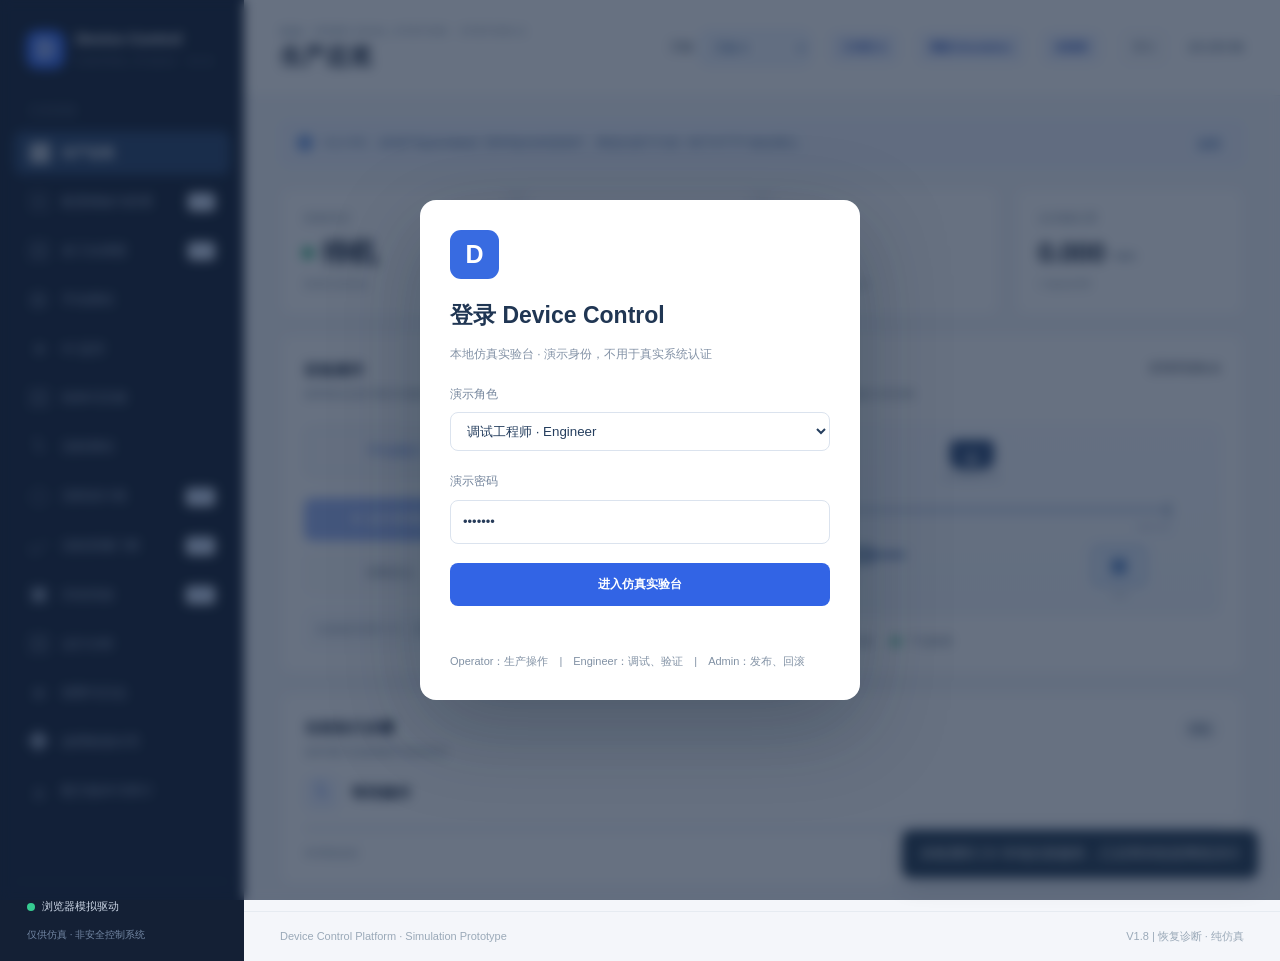
==== commit ed1aa9f1: "修复质量复审 F01-F14：恢复门禁持久化、版本一致性、运行资格与测试治理 P1（状态与版本可信）： - F01 recovery_state 持久表 + RunJournal 透传；五处恢复入口全" ====
--- a/tests/fixtures/DeviceControl_V1.9_Preview.html
+++ b/tests/fixtures/DeviceControl_V1.9_Preview.html
@@ -4,7 +4,7 @@
   <meta charset="utf-8">
   <meta name="viewport" content="width=device-width,initial-scale=1">
   <meta name="color-scheme" content="light">
-  <title>Device Control V1.8 · 设备控制实验台</title>
+  <title>DeviceControl V2.0 RC · 多工站软件仿真</title>
   <style>
 :root{--ink:#16243b;--muted:#7b8b9f;--accent:#3264e5;--accent-dark:#204bb7;--border:#e6ebf1;--bg:#f4f6fa;--green:#139a65;--red:#d34c58;--amber:#b47a26;--sidebar:#142035}*{box-sizing:border-box}body{margin:0;font:14px/1.55 Inter,'Segoe UI','Microsoft YaHei',Arial,sans-serif;color:var(--ink);background:var(--bg)}button,input{font:inherit}button{cursor:pointer}button:disabled{opacity:.48;cursor:not-allowed}.app-shell{display:flex;min-height:100vh}.sidebar{width:244px;background:var(--sidebar);color:#c1cbdc;flex-shrink:0;display:flex;flex-direction:column;padding:26px 14px 18px}.brand{padding:4px 12px 34px;display:flex;align-items:center;gap:11px;color:white}.brand b{display:block;font-weight:730;font-size:15px;line-height:1.15}.brand small{display:block;color:#8393aa;font-size:9px;letter-spacing:1.45px;margin-top:7px}.brand-mark{width:39px;height:39px;background:#386aee;border-radius:12px;color:white;display:grid;place-items:center;font-size:25px;font-weight:750}.section-label{font-size:10px;letter-spacing:2px;color:#7b8ba4;padding:0 15px 12px}.navigation{display:grid;gap:5px}.nav-item{border:0;background:none;color:#a4b2ca;display:flex;align-items:center;text-align:left;gap:13px;border-radius:9px;padding:12px 15px;font-size:13px}.nav-item:hover{background:#263650;color:white}.nav-item.active{background:#294369;color:white;font-weight:650}.nav-icon{font-size:20px;width:20px;text-align:center;line-height:1}.sidebar-bottom{margin-top:auto;padding:16px 13px 0;border-top:1px solid #304158;font-size:11px;color:#cbd5e5;display:grid;grid-template-columns:9px 1fr;gap:6px;align-items:center}.connection-dot{width:8px;height:8px;background:#36cb91;border-radius:50%}.sidebar-bottom small{grid-column:1/3;color:#7387a4;font-size:10px;margin-top:6px}.main{min-width:0;display:flex;flex:1;flex-direction:column}.topbar{height:96px;background:white;border-bottom:1px solid var(--border);padding:22px 36px;display:flex;justify-content:space-between;align-items:center}.topbar h1{font-size:23px;font-weight:740;line-height:1.2;margin:4px 0 0}.eyebrow{letter-spacing:1.5px;text-transform:uppercase;font-size:10px;font-weight:600;color:#90a1b4}.topright{display:flex;align-items:center;gap:20px}.mode-chip{background:#edf2ff;color:var(--accent-dark);padding:7px 12px;border-radius:6px;font-weight:650;font-size:11px}.clock{color:var(--muted);font-variant-numeric:tabular-nums;font-weight:550}.content{padding:25px 36px;max-width:1560px;width:100%;margin:0 auto;flex:1}.notice{padding:11px 16px;background:#edf2fd;border:1px solid #dce7fc;border-radius:9px;display:flex;align-items:center;gap:10px;color:#50729e;font-size:12px;margin-bottom:22px}.notice-icon{background:#6794df;color:white;border-radius:50%;width:16px;height:16px;display:grid;place-items:center;font-size:11px;font-weight:bold;flex-shrink:0}.text-button{margin-left:auto;border:0;background:transparent;color:#3364a7;text-decoration:underline}.help-panel{padding:13px 17px;background:white;border-radius:8px;border:1px solid var(--border);color:#567;margin:-12px 0 19px}.hidden{display:none!important}.panel{display:none}.panel.active{display:block}.four-grid{display:grid;grid-template-columns:repeat(4,minmax(0,1fr));gap:16px}.stat-card,.card{background:white;border:1px solid var(--border);border-radius:12px;box-shadow:0 2px 10px #21344805}.stat-card{padding:20px 22px}.stat-label{font-size:12px;color:var(--muted)}.stat-value{margin:8px 0 3px;font-size:28px;font-weight:750;letter-spacing:-.7px;line-height:1.25;display:flex;align-items:center;gap:9px;font-variant-numeric:tabular-nums}.stat-card small{color:#91a0af;font-size:11px}.state-dot,.tiny-indicator{display:inline-block;border-radius:50%;width:10px;height:10px;background:#a6b3c5;flex-shrink:0}.state-dot.ok,.tiny-indicator.ok{background:#13a76b;box-shadow:0 0 0 4px #e3f7ed}.state-dot.running{background:#3568ed;box-shadow:0 0 0 4px #e8eeff}.state-dot.error,.tiny-indicator.error{background:#e15862;box-shadow:0 0 0 4px #fbe9eb}.unit{font-size:13px;color:var(--muted);align-self:end;padding-bottom:6px}.dashboard-grid{display:grid;grid-template-columns:minmax(315px,.92fr) minmax(400px,1.25fr);gap:18px;margin-top:18px}.card{padding:23px}.card-head{display:flex;justify-content:space-between;align-items:start;gap:12px;margin-bottom:21px}.card-head h2,.section-intro h2{font-size:15px;margin:0 0 4px;font-weight:750}.card-head p,.section-intro p{margin:0;color:var(--muted);font-size:12px}.pill{padding:5px 9px;background:#e8f6ef;color:#179562;border-radius:20px;font-size:11px;white-space:nowrap;font-weight:650}.pill.neutral{background:#f2f4f7;color:#65778e}.pill.alert{background:#fff0f0;color:#d84855}.mode-toggle{background:#f2f5fa;border-radius:9px;padding:5px;display:flex;margin:18px 0 20px}.mode-toggle button{border:0;background:none;flex:1;padding:11px 12px;color:#7b8ba1;border-radius:7px;font-weight:650}.mode-toggle button.selected{background:white;box-shadow:0 1px 6px #09244414;color:#305fd4}.action-grid{display:grid;grid-template-columns:1fr 1fr;gap:10px;margin-bottom:11px}.btn{border:1px solid transparent;border-radius:8px;padding:11px 14px;font-size:12px;font-weight:700;transition:background .15s}.btn:hover:not(:disabled){filter:brightness(.97)}.btn-primary{background:#3264e5;color:white}.btn-danger{background:#fff0f1;border-color:#ffe0e3;color:#ca4c56}.btn-light{background:#f6f8fb;border-color:#e7ebf1;color:#465c77}.control-hint{background:#f8fafd;color:#8191a7;padding:12px;border-radius:7px;font-size:11px;margin-top:14px}.machine-diagram{background:linear-gradient(180deg,#f8faff,#f3f7fc);border:1px dashed #d7e0ed;border-radius:10px;min-height:190px;padding:14px 25px 12px;position:relative;overflow:hidden}.camera-sim{display:flex;align-items:center;flex-direction:column;font-size:9px;letter-spacing:1px;color:#92a2b7;gap:2px}.camera-shape{display:grid;place-items:center;width:44px;height:29px;background:#304d79;color:white;border-radius:6px 6px 10px 10px;font-size:24px;box-shadow:0 4px 13px #18263c28}.axis-track{margin:22px 24px 8px;height:6px;background:#c9d5e9;border-radius:4px;position:relative}.axis-track:before{content:'';position:absolute;height:15px;left:0;right:0;top:-4px;border-left:3px solid #879eba;border-right:3px solid #879eba}.axis-origin,.axis-end{position:absolute;top:14px;font-size:9px;color:#90a3b9}.axis-end{right:0}.axis-carriage{position:absolute;top:-7px;width:28px;height:20px;background:#386ae6;border:3px solid white;border-radius:5px;box-shadow:0 3px 9px #234c9a4a;transform:translateX(-50%);transition:left .15s linear;z-index:2}.carriage-label{font-size:9px;color:#4271d2;position:absolute;top:-18px;left:6px;font-weight:700}.machine-bottom{display:flex;justify-content:space-between;align-items:center;padding:25px 48px 0}.cylinder-sim{display:grid;gap:7px;justify-items:center;color:#90a1b6;font-size:9px}.cylinder-body{height:18px;width:76px;background:#a8b9d1;border:3px solid #819ab6;border-radius:4px;position:relative}.cylinder-rod{position:absolute;width:39px;height:6px;background:#7793bf;left:66px;top:3px;transition:width .3s}.cylinder-rod.extended{width:60px}.product-symbol{display:grid;place-items:center;border:2px solid #9fbee6;background:#e5effc;width:54px;height:40px;border-radius:7px;color:#4d7ec3;font-size:24px;position:relative}.product-symbol small{font-size:9px;position:absolute;bottom:-19px;color:#91a2b6}.product-symbol.absent{opacity:.15}.device-health{display:flex;gap:19px;padding-top:18px;font-size:11px;color:#657890;flex-wrap:wrap}.device-health>div{display:flex;align-items:center;gap:9px}.tiny-indicator{width:7px;height:7px}.progress-card{margin-top:18px}.progress-card .card-head{margin-bottom:10px}.current-step{display:flex;align-items:center;gap:12px;font-size:15px;margin:14px 0}.step-icon{display:grid;place-items:center;background:#eef3ff;color:#3f6de2;border-radius:9px;width:35px;height:35px;font-size:22px}.progress-rail{height:7px;background:#edf1f7;border-radius:12px;overflow:hidden}.progress-rail div{height:100%;background:#4272e9;width:0%;transition:width .2s}.step-foot{display:flex;justify-content:space-between;margin-top:13px;font-size:11px;color:#8a9aae}.section-intro{margin-bottom:22px}.section-intro h2{font-size:20px}.section-intro p{font-size:13px}.two-grid{display:grid;grid-template-columns:repeat(2,minmax(0,1fr));gap:18px}.readout{background:#f6f8fc;border-radius:9px;padding:16px 18px;display:flex;justify-content:space-between;align-items:center;margin:15px 0}.readout span{color:#75869c;font-size:12px}.readout strong{font-size:25px;color:#233a5a}.readout strong small{font-size:12px;color:#9baabe}.keyvalue{padding:10px 0;display:flex;justify-content:space-between;color:#7e8fa3;font-size:12px;border-bottom:1px solid #eef1f5}.keyvalue b{color:#365072;font-weight:650}.btn-row{display:flex;gap:9px;margin-top:19px;flex-wrap:wrap}.btn-row button{flex:1}.field-label{font-size:12px;color:#74859c;display:block;margin:21px 0 9px}.input-row{display:flex;gap:9px}.input-row input{width:100%;min-width:0;border:1px solid #dbe3ee;border-radius:8px;padding:11px 12px;outline:none}.input-row input:focus{border-color:#6589ed}.full{width:100%}.divider{border-top:1px solid #eef1f5;margin:22px 0}.signal-list{display:grid;gap:3px}.signal-row{display:grid;grid-template-columns:25px 1fr auto;align-items:center;gap:11px;border-bottom:1px solid #f0f2f6;padding:13px 0}.signal-index{font-size:10px;color:#9caabe}.signal-text b{display:block;font-size:12px}.signal-text small{display:block;font-size:10px;color:#8fa0b5;margin-top:2px}.signal-control{display:flex;gap:13px;align-items:center}.signal-indicator{display:flex;align-items:center;gap:7px;font-size:11px;color:#8698ae;font-weight:700}.led{width:9px;height:9px;border-radius:50%;background:#d6dce7}.led.on{background:#27b584;box-shadow:0 0 0 3px #e7f8ef}.switch{width:34px;height:19px;background:#ccd7e4;border:0;border-radius:11px;position:relative;transition:background .2s}.switch:before{content:'';position:absolute;width:13px;height:13px;border-radius:50%;background:white;top:3px;left:3px;transition:left .2s}.switch.on{background:#4273e9}.switch.on:before{left:18px}.sequence-list{display:grid;gap:0}.sequence-row{display:flex;gap:15px;align-items:center;padding:14px 7px;border-bottom:1px solid #edf1f5;color:#8c9aab}.sequence-number{display:grid;place-items:center;width:30px;height:30px;border:1px solid #dbe2ec;border-radius:50%;font-size:11px;flex-shrink:0}.sequence-row.current{color:#2c5ed7;background:#f5f8ff;font-weight:700}.sequence-row.current .sequence-number{background:#3e70eb;color:white;border-color:#3e70eb}.sequence-label{flex:1}.sequence-row small{font-size:11px}.event-list{max-height:500px;overflow:auto}.event-row{display:grid;grid-template-columns:94px 70px 1fr;gap:10px;align-items:center;padding:11px 0;border-bottom:1px solid #edf1f5;font-size:12px}.event-row time{color:#93a2b6;font-variant-numeric:tabular-nums}.loglevel{font-size:10px;font-weight:750;color:#4b709c}.loglevel.Error{color:#dc4a55}.loglevel.Warning{color:#ae7a25}.alarm-empty{padding:16px;background:#f6f8fb;color:#8191a3;border-radius:8px}.alarm-active{padding:16px;background:#fff2f1;color:#bd4552;border-radius:8px}.footer{display:flex;justify-content:space-between;padding:16px 36px;border-top:1px solid var(--border);font-size:11px;color:#9aa9b8}.toast{position:fixed;bottom:22px;right:22px;padding:13px 18px;max-width:380px;border-radius:9px;background:#233950;color:white;box-shadow:0 6px 25px #17274130;z-index:20}.toast.error{background:#b83a46}@media(max-width:1100px){.sidebar{width:210px}.topbar{padding:22px}.content{padding:20px}.four-grid{grid-template-columns:repeat(2,minmax(0,1fr))}.dashboard-grid{grid-template-columns:1fr}.machine-diagram{min-height:190px}}@media(max-width:700px){.app-shell{display:block}.sidebar{width:100%;padding:12px}.brand{padding:4px 5px 12px}.section-label,.sidebar-bottom{display:none}.navigation{display:flex;overflow:auto;gap:2px}.nav-item{white-space:nowrap;padding:9px 10px;font-size:11px}.nav-icon{display:none}.topbar{height:85px;padding:13px}.topbar h1{font-size:21px}.topright{gap:7px}.clock{display:none}.content{padding:14px}.four-grid{gap:9px}.stat-card{padding:15px}.stat-value{font-size:22px}.two-grid{grid-template-columns:1fr}.card{padding:17px}.footer{padding:13px}.notice{font-size:11px}.machine-bottom{padding-left:10px;padding-right:10px}}
 
@@ -220,7 +220,7 @@
       <div class="topright"><label for="workspaceStation" class="workspace-chooser">工站 <select id="workspaceStation" class="select-field" aria-label="选择当前工作区"><option value="A">工站 A</option><option value="B">工站 B</option></select></label><span id="workspaceTag" class="mode-chip">工作区 A</span><span class="mode-chip" id="sourceMode">初始化中</span><span class="mode-chip" id="userLabel">未登录</span><button id="logoutButton" class="btn btn-light" style="padding:8px 11px" disabled>退出</button><span class="clock" id="clock">--:--:--</span></div>
     </header>
     <div class="content">
-      <div class="notice"><span class="notice-icon">i</span><span>V1.8：重启中断留痕、备份哈希核验与只读恢复演练；所有部署仍由管理员显式触发。仅仿真。</span><button id="helpToggle" class="text-button">说明</button></div>
+      <div class="notice"><span class="notice-icon">i</span><span>V2.0 RC：新增严格发布验收门禁和备份来源保护。离线仿真不代表 .NET/HTTP 验收通过。</span><button id="helpToggle" class="text-button">说明</button></div>
       <div id="help" class="help-panel hidden">离线打开时使用浏览器内置仿真。启动 .NET 后端并由 5173 静态服务访问前端时，连接本地 API 仿真。控制动作都由软件普通互锁约束，但这不能替代机械安全系统。后端连接丢失时会锁定控制，禁止无提示自动切换到另一台模拟设备。</div>
       <div id="toast" role="status" class="toast hidden"></div>
       <div id="loginOverlay" class="login-overlay">
@@ -311,7 +311,7 @@
           <div id="rolloutRecovery" class="rollout-steps" aria-live="polite"><div class="control-hint">选择批次查询只读恢复报告，或运行不影响任何工站的故障演练。</div></div>
           <div class="control-hint">红色异常只提供诊断，不会自动恢复。服务重启会将未完成部署标为 Interrupted 并持久化，需人工处理。</div>
           <div class="divider"></div>
-          <div class="card-head"><div><h2>⑨ 隔离备份检查 · V1.9</h2><p>在临时副本上验证 SHA-256、SQLite 完整性与部署前版本；只输出检查结果，永不回写生产数据。</p></div><span class="pill neutral">诊断专用</span></div>
+          <div class="card-head"><div><h2>⑨ 隔离备份检查 · V2.0 RC</h2><p>在临时副本上验证 SHA-256、SQLite 完整性与部署前版本；只输出检查结果，永不回写生产数据。</p></div><span class="pill neutral">诊断专用</span></div>
           <div class="btn-row"><button class="btn btn-light" id="sandboxInspectBtn">检查「已有工站升级」中选定的部署</button></div>
           <div id="sandboxReport" class="rollout-steps" aria-live="polite"><div class="control-hint">请先在上方「⑤ 已有工站升级」选择部署历史，然后点击检查。离线 HTML 不包含实际 SQLite 备份，不能代替真实数据库验收。</div></div>
           <div class="control-hint">沙箱检查通过也不代表允许自动恢复；必须人工审查版本、日志及工站状态。当前没有自动恢复接口。</div>
@@ -1528,6 +1528,9 @@
     this.opts=opts;this.data=null;this.sequence=[];this.selectedId=null;this.selectedVersion=null;
     this.dragged=null;this.busy=false;this.changed=false;this.clipboard=null;this.history=new window.WorkflowEditTools.EditHistory([]);
     this.stationId='A';this.stationCache={};this.readEpoch=0;
+    // F14: warn before a refresh/close silently discards unsaved canvas changes.
+    window.addEventListener('beforeunload',e=>{
+      if(this.changed){e.preventDefault();e.returnValue='存在未保存的流程修改'}});
     this.$=id=>document.getElementById(id);
     const panel=this.$('panel-workflow');
     panel.addEventListener('click',e=>this.clicked(e));
@@ -1669,7 +1672,10 @@
       }else if(a==='rollback'){
         if(!confirm('将创建一个新的发布版本，内容复制自 '+this.selectedVersion+'，确认？'))return;
         result=await this.opts.send('/api/flows/rollback',{id:this.selectedVersion});
-      }else if(a==='reset') {this.resetWorkspace(this.data.active.definition);this.selectedVersion=this.data.active.id;this.opts.notice('已还原工作区');return}
+      }else if(a==='reset') {
+        // F14: never discard unsaved canvas changes without an explicit confirm.
+        if(this.changed&&!confirm('重置将丢弃未保存的画布修改，继续？'))return;
+        this.resetWorkspace(this.data.active.definition);this.selectedVersion=this.data.active.id;this.opts.notice('已还原工作区');return}
       const v=result?.data||result;
       await this.reload(v?.id||this.selectedVersion);
       await this.opts.refreshed();
@@ -1756,7 +1762,17 @@
       document.getElementById('fleetRefresh').disabled=this.busy||!this.user()||this.locked;
     }
     async request(path,body){
-      const response=await fetch(this.root+path,{method:body===undefined?'GET':'POST',headers:{'Content-Type':'application/json','X-Sim-Token':this.token()},body:body===undefined?undefined:JSON.stringify(body)});
+      // F09: application-level timeout; a half-open connection must not freeze polling.
+      const write=body!==undefined;
+      const controller=new AbortController();
+      const timer=setTimeout(()=>controller.abort(),write?15000:8000);
+      let response;
+      try{
+        response=await fetch(this.root+path,{method:write?'POST':'GET',headers:{'Content-Type':'application/json','X-Sim-Token':this.token()},body:write?JSON.stringify(body):undefined,signal:controller.signal});
+      }catch(e){
+        if(e&&e.name==='AbortError')throw Error(write?'写操作超时：结果未知，不会自动重发':'数据获取超时，界面可能非最新');
+        throw e;
+      }finally{clearTimeout(timer)}
       const value=await response.json();if(!response.ok)throw Error(value.error||'HTTP '+response.status);return value;
     }
     async refresh(){
@@ -2409,6 +2425,26 @@
 <script>
 (() => {
   const root='http://127.0.0.1:5088';
+  // F09: unified fetch with application-level timeouts. Reads mark staleness instead of
+  // silently keeping old state; writes report "result unknown" and are never auto-resent.
+  const READ_TIMEOUT_MS=8000,WRITE_TIMEOUT_MS=15000;
+  let dataStale=false;
+  async function apiFetch(path,opts={}){
+    const write=(opts.method||'GET')!=='GET';
+    const controller=new AbortController();
+    const timer=setTimeout(()=>controller.abort(),write?WRITE_TIMEOUT_MS:READ_TIMEOUT_MS);
+    try{
+      const res=await fetch(root+path,{...opts,signal:controller.signal});
+      if(!write)dataStale=false;
+      return res;
+    }catch(e){
+      if(e&&e.name==='AbortError'){
+        if(write)throw Error('写操作超时：结果未知。请核对运行记录与审计，设备动作不会自动重发');
+        dataStale=true;throw Error('数据获取超时，界面显示的可能不是最新状态');
+      }
+      throw e;
+    }finally{clearTimeout(timer)}
+  }
   const machineA=new MockRuntime(window.STATION_CONFIG);
   const machineB=new MockRuntime(window.STATION_CONFIG_B);
   machineA.stationId='A';machineB.stationId='B';
@@ -2444,7 +2480,7 @@
     try{
       const target=window.StationWorkspace.ensureStation(id);
       let targetConfig=offline[target]?.machine.cfg || window.STATION_CONFIG;
-      if(usingBackend){const res=await fetch(root+apiPath('/api/config',target),{headers:{'X-Sim-Token':token}});
+      if(usingBackend){const res=await apiFetch(apiPath('/api/config',target),{headers:{'X-Sim-Token':token}});
         if(!res.ok)throw Error('读取工站 '+target+' 配置失败');targetConfig=await res.json();}
       // Avoid changing context until the target has passed validation and can be loaded.
       if(!offline[target]){const shadow=new MockRuntime(targetConfig);shadow.stationId=target;shadow.sharedCoordinator=coordinator;offline[target]={machine:shadow,governance:new GovernanceMock(shadow)}}
@@ -2471,7 +2507,7 @@
   }
   async function registerRemoteStations(){
     if(!usingBackend||!user)return;
-    const r=await fetch(root+'/api/stations',{headers:{'X-Sim-Token':token}});
+    const r=await apiFetch('/api/stations',{headers:{'X-Sim-Token':token}});
     if(!r.ok)throw Error('读取工站注册表失败');
     const items=(await r.json()).stations||[];
     items.forEach(s=>window.StationWorkspace.register(s.id));
@@ -2492,7 +2528,7 @@
       const health=await res.json();if(health.mode!=='Simulation')throw Error('本界面仅可连接仿真服务');
       usingBackend=true;
       // Do not auto-authorize or silently reuse a previous session. Explicit login is required.
-      if(user){const r=await fetch(root+apiPath('/api/config'),{headers:{'X-Sim-Token':token}});if(!r.ok)throw Error('无法读取站点配置');cfg=await r.json();populateSelectors();await refresh();}
+      if(user){const r=await apiFetch(apiPath('/api/config'),{headers:{'X-Sim-Token':token}});if(!r.ok)throw Error('无法读取站点配置');cfg=await r.json();populateSelectors();await refresh();}
     }catch(e){if(usingBackend){disconnected=true;toast('后端连接异常，控制已锁定：'+e.message,true)}else toast('未检测到 C# 本地仿真服务，已启用浏览器离线演示')}
     render();
   }
@@ -2502,7 +2538,7 @@
     if(!user)throw Error('请先登录');
     const target=workspace.id;
     if(!usingBackend)return offline[target].governance.post(path,body,user);
-    const resp=await fetch(root+apiPath(path,target),{method:'POST',headers:{'Content-Type':'application/json','X-Sim-Token':token},body:JSON.stringify(body)});
+    const resp=await apiFetch(apiPath(path,target),{method:'POST',headers:{'Content-Type':'application/json','X-Sim-Token':token},body:JSON.stringify(body)});
     let value;try{value=await resp.json()}catch{throw Error('后端未返回有效 JSON')}
     if(!resp.ok)throw Error(value.error||'请求失败 '+resp.status);return value;
   }
@@ -2512,7 +2548,7 @@
     try{
       if(usingBackend){
         const heads={'X-Sim-Token':token};
-        const [res,fres]=await Promise.all([fetch(root+apiPath('/api/snapshot',context.station),{headers:heads}),fetch(root+apiPath('/api/flow',context.station),{headers:heads})]);
+        const [res,fres]=await Promise.all([apiFetch(apiPath('/api/snapshot',context.station),{headers:heads}),apiFetch(apiPath('/api/flow',context.station),{headers:heads})]);
         if(!res.ok||!fres.ok)throw Error('HTTP '+(res.ok?fres.status:res.status));
         const [nextSnapshot,nextFlow]=await Promise.all([res.json(),fres.json()]);
         if(workspace.isCurrent(context)){snapshot=nextSnapshot;flow=nextFlow}
@@ -2541,15 +2577,15 @@
     if(backendProbe)await backendProbe;
     if(disconnected)throw Error('服务断开，请刷新页面后重试');
     if(usingBackend){
-      const res=await fetch(root+'/api/auth/login',{method:'POST',headers:{'Content-Type':'application/json'},body:JSON.stringify({username,password})});
+      const res=await apiFetch('/api/auth/login',{method:'POST',headers:{'Content-Type':'application/json'},body:JSON.stringify({username,password})});
       const value=await res.json();if(!res.ok)throw Error(value.error||'登录失败');token=value.token;user=value.user;
-      const cfgRes=await fetch(root+apiPath('/api/config'),{headers:{'X-Sim-Token':token}});
+      const cfgRes=await apiFetch(apiPath('/api/config'),{headers:{'X-Sim-Token':token}});
       if(!cfgRes.ok)throw Error('登录后读取配置失败');cfg=await cfgRes.json();
     }else user=governance.login(username,password);
     $('loginOverlay').classList.add('hidden');await registerRemoteStations();populateSelectors();void stationConsole?.refresh();await refresh();await loadGovernance();render();
   }
   async function logout(){
-    if(usingBackend&&token){try{await fetch(root+'/api/auth/logout',{method:'POST',headers:{'X-Sim-Token':token}})}catch{}}
+    if(usingBackend&&token){try{await apiFetch('/api/auth/logout',{method:'POST',headers:{'X-Sim-Token':token}})}catch{}}
     user=null;token=null;governanceData=null;auditData=null;recoveryData=null;
     $('loginOverlay').classList.remove('hidden');stationConsole?.render();render();
   }
@@ -2564,7 +2600,7 @@
       if(path.startsWith('/api/audit'))return gov.auditPage(auditPage,40);
       if(path==='/api/recovery/checklist')return gov.checklist();
     }
-    const res=await fetch(root+apiPath(path,target),{headers:{'X-Sim-Token':token}});
+    const res=await apiFetch(apiPath(path,target),{headers:{'X-Sim-Token':token}});
     if(!res.ok){const v=await res.json().catch(()=>({}));throw Error(v.error||'API '+res.status)}return res.json();
   }
   async function loadGovernance(){
@@ -2627,7 +2663,7 @@
     txt('workspaceTag','工作区 '+workspace.id);txt('workspaceBreadcrumb','STATION '+workspace.id);
     txt('userLabel',user?user.name+' · '+user.role:'未登录');$('logoutButton').disabled=!user;
     txt('connectionLabel',disconnected?'已断开 · 锁定':usingBackend?'C# 本地模拟后端':'浏览器模拟驱动');
-    txt('sourceMode',disconnected?'连接丢失':usingBackend?'本地 API · Simulation':'离线 Simulation');
+    txt('sourceMode',disconnected?'连接丢失':dataStale?'数据可能过期':usingBackend?'本地 API · Simulation':'离线 Simulation');
     txt('clock',new Date().toLocaleTimeString('zh-CN',{hour12:false}));
     txt('stateValue',stateText[d.state]||d.state);
     $('stateDot').className='state-dot '+(disconnected||d.state==='Fault'?'error':d.state==='Running'||d.state==='Stopping'?'running':'ok');
@@ -2814,7 +2850,7 @@
     read:()=>securedGet('/api/flows'),
     send:async(path,body)=>request(path,body),
     refreshed:async()=>{
-      if(usingBackend){const res=await fetch(root+apiPath('/api/config'),{headers:{'X-Sim-Token':token}});if(!res.ok)throw Error('更新站点配置失败');cfg=await res.json()}
+      if(usingBackend){const res=await apiFetch(apiPath('/api/config'),{headers:{'X-Sim-Token':token}});if(!res.ok)throw Error('更新站点配置失败');cfg=await res.json()}
       else cfg=offline[workspace.id].machine.cfg;
       await refresh();
     }
@@ -2830,7 +2866,7 @@
   upgradeStudio=new window.StationUpgradeStudio({root,backend:()=>usingBackend,token:()=>token,user:()=>user,
     offline,templates:()=>templateStudio.templates,notify:toast,onChanged:async id=>{
       if(id===workspace.id){
-        if(usingBackend){const r=await fetch(root+apiPath('/api/config'),{headers:{'X-Sim-Token':token}});if(r.ok)cfg=await r.json();}
+        if(usingBackend){const r=await apiFetch(apiPath('/api/config'),{headers:{'X-Sim-Token':token}});if(r.ok)cfg=await r.json();}
         await refresh();if(currentTab==='workflow')await editor.open();
       }
       await stationConsole.refresh();
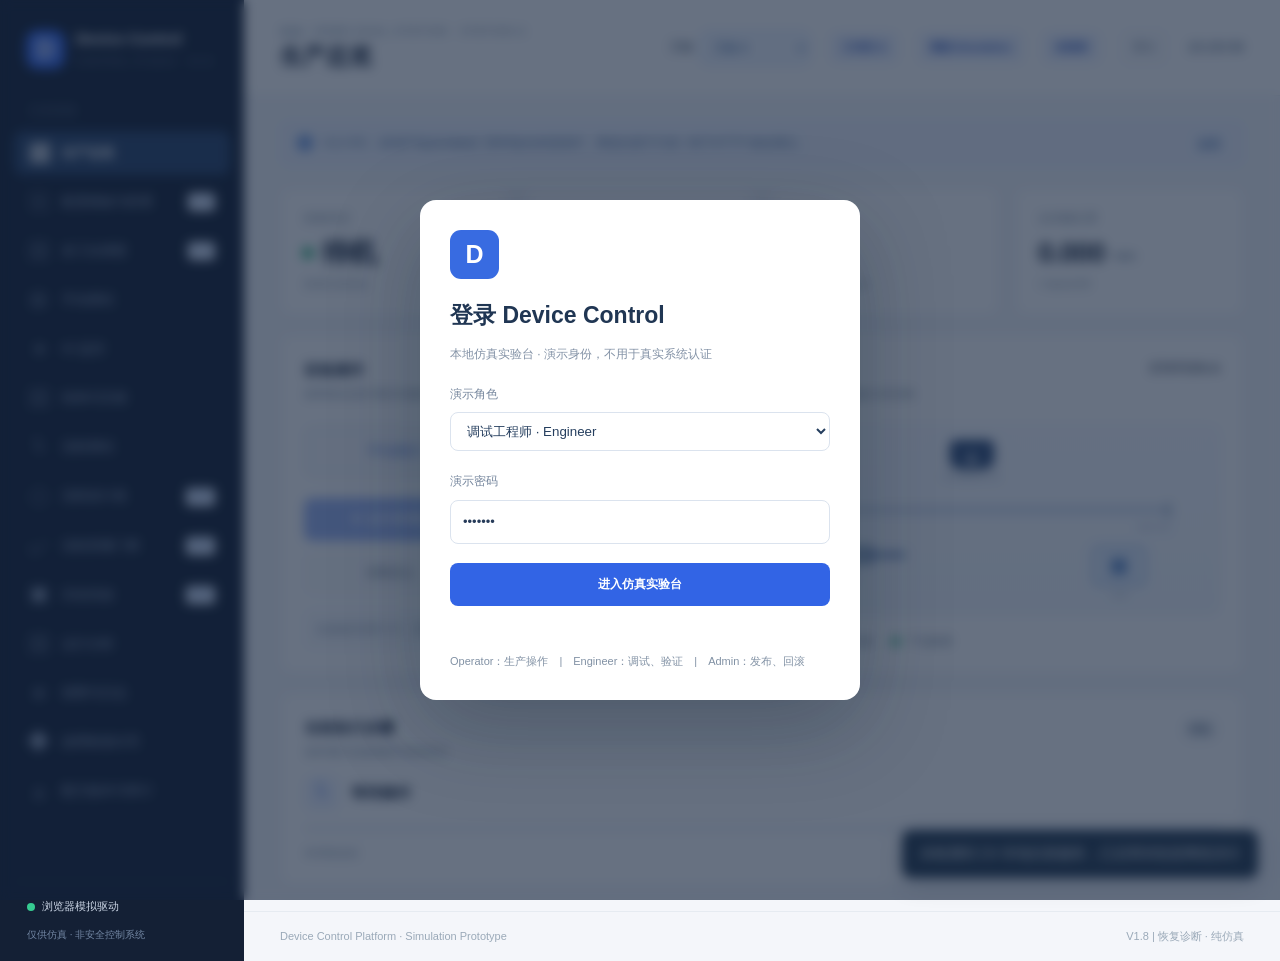
==== commit deb071c4: "质量整改：N01–N09 / R01–R08 / Q01–Q08 三轮复审修复与发布证据绑定 N01–N09（根代理复审整改）： - 部署/周期/手动动作恢复门禁持久化与同事务提交；损坏模板与灰度记录" ====
--- a/tests/fixtures/DeviceControl_V1.9_Preview.html
+++ b/tests/fixtures/DeviceControl_V1.9_Preview.html
@@ -498,7 +498,8 @@
             <button class="btn btn-light" data-governance="rollback">回滚到选中</button>
           </div><div class="divider"></div><h2>与当前版本差异</h2><div id="recipeDiff" class="recipe-details"></div></div>
         </div>
-        <div class="card" style="margin-top:18px"><div class="card-head"><div><h2>操作审计记录</h2><p>后端包含操作人、角色、路径、结果码与 TraceId；不记录密码与令牌</p></div><div class="btn-row" style="margin-top:0"><button class="btn btn-light" data-governance="audit-refresh">刷新</button><button class="btn btn-light" data-governance="audit-export">导出 CSV</button></div></div>
+        <div class="card" style="margin-top:18px"><div class="card-head"><div><h2>操作审计记录</h2><p>后端包含操作人、角色、路径、结果码与 TraceId；不记录密码与令牌</p></div><div class="btn-row" style="margin-top:0"><button class="btn btn-light" data-governance="command-lookup">命令查询</button><button class="btn btn-light" data-governance="audit-refresh">刷新</button><button class="btn btn-light" data-governance="audit-export">导出 CSV</button></div></div>
+          <div id="commandLookup" class="control-hint" style="display:none;margin-bottom:8px"></div>
           <div class="audit-scroll"><table class="audit-table"><thead><tr><th>时间</th><th>用户 / 角色</th><th>命令</th><th>结果</th><th>TraceId</th></tr></thead><tbody id="auditRows"></tbody></table></div>
           <div class="audit-pages"><span id="auditMeta">—</span><div><button class="btn btn-light" data-governance="audit-prev">上一页</button><button class="btn btn-light" data-governance="audit-next">下一页</button></div></div>
         </div>
@@ -516,6 +517,114 @@
 // Generated from backend/DeviceControl.Api/config/station.json; offline simulation only.
 window.STATION_CONFIG={"profileId":"DEMO-DUAL-STATION","driver":"Simulation","signals":[{"name":"PartPresent","direction":"DI","channel":"DI0","description":"产品到位","initial":true,"injectable":true},{"name":"GuardClosed","direction":"DI","channel":"DI1","description":"普通防护门状态（非安全）","initial":true,"injectable":true},{"name":"AirPressureOk","direction":"DI","channel":"DI2","description":"气压正常","initial":true,"injectable":true},{"name":"ClampExtended","direction":"DI","channel":"DI3","description":"夹紧气缸伸出到位","initial":false},{"name":"ClampRetracted","direction":"DI","channel":"DI4","description":"夹紧气缸缩回到位","initial":true},{"name":"StopperExtended","direction":"DI","channel":"DI5","description":"阻挡气缸伸出到位","initial":false},{"name":"StopperRetracted","direction":"DI","channel":"DI6","description":"阻挡气缸缩回到位","initial":true},{"name":"ClampExtend","direction":"DO","channel":"DO0","description":"夹紧伸出电磁阀"},{"name":"ClampRetract","direction":"DO","channel":"DO1","description":"夹紧缩回电磁阀"},{"name":"StopperExtend","direction":"DO","channel":"DO2","description":"阻挡伸出电磁阀"},{"name":"StopperRetract","direction":"DO","channel":"DO3","description":"阻挡缩回电磁阀"}],"axes":[{"id":"X","label":"X 定位轴","minMm":0,"maxMm":200,"homeMm":0,"speedMmPerSec":100},{"id":"Y","label":"Y 工艺轴","minMm":0,"maxMm":150,"homeMm":0,"speedMmPerSec":85}],"cylinders":[{"id":"Clamp","label":"夹紧气缸","extendOutput":"ClampExtend","retractOutput":"ClampRetract","extendedInput":"ClampExtended","retractedInput":"ClampRetracted","timeoutMs":1800},{"id":"Stopper","label":"阻挡气缸","extendOutput":"StopperExtend","retractOutput":"StopperRetract","extendedInput":"StopperExtended","retractedInput":"StopperRetracted","timeoutMs":1800}],"interlocks":[{"action":"AxisMove","device":"*","signal":"ClampRetracted","required":true,"message":"移动轴前夹紧气缸必须缩回"},{"action":"AxisMove","device":"*","signal":"StopperRetracted","required":true,"message":"移动轴前阻挡气缸必须缩回"},{"action":"CylinderExtend","device":"Clamp","signal":"StopperExtended","required":true,"message":"夹紧前阻挡气缸必须伸出"}],"sequence":[{"type":"WaitInput","label":"等待产品到位","device":"PartPresent","timeoutMs":2000,"id":"part"},{"type":"VisionLocate","label":"视觉定位","id":"vision","onError":"Retry","maxRetries":1,"sharedResources":["CELL-SHARED"],"resourceWaitTimeoutMs":2500},{"id":"xy-approach","type":"Parallel","label":"X/Y 双轴并行定位","children":[{"type":"AxisMove","label":"X 轴视觉定位","device":"X","useVisionX":true,"id":"x-place"},{"type":"AxisMove","label":"Y 轴工艺定位","device":"Y","positionMm":40,"id":"y-place"}]},{"type":"CylinderExtend","label":"阻挡气缸伸出","device":"Stopper","id":"stopper-extend"},{"type":"CylinderExtend","label":"夹紧气缸伸出","device":"Clamp","id":"clamp-extend"},{"type":"Delay","label":"工艺保持","durationMs":250,"id":"dwell"},{"type":"CylinderRetract","label":"夹紧气缸缩回","device":"Clamp","id":"clamp-retract"},{"type":"CylinderRetract","label":"阻挡气缸缩回","device":"Stopper","id":"stopper-retract"},{"id":"xy-return","type":"Parallel","label":"X/Y 双轴并行复归","children":[{"type":"AxisMove","label":"Y 轴返回等待位","device":"Y","positionMm":0,"id":"y-return"},{"type":"AxisMove","label":"X 轴返回等待位","device":"X","positionMm":0,"id":"x-return"}]}],"flowVersion":"flow-v0.5.0"};
 window.STATION_CONFIG_B={"profileId":"DEMO-STATION-B","driver":"Simulation","signals":[{"name":"PartPresent","direction":"DI","channel":"DI0","description":"产品到位","initial":true,"injectable":true},{"name":"GuardClosed","direction":"DI","channel":"DI1","description":"普通防护门状态（非安全）","initial":true,"injectable":true},{"name":"AirPressureOk","direction":"DI","channel":"DI2","description":"气压正常","initial":true,"injectable":true},{"name":"ClampExtended","direction":"DI","channel":"DI3","description":"夹紧气缸伸出到位","initial":false},{"name":"ClampRetracted","direction":"DI","channel":"DI4","description":"夹紧气缸缩回到位","initial":true},{"name":"StopperExtended","direction":"DI","channel":"DI5","description":"阻挡气缸伸出到位","initial":false},{"name":"StopperRetracted","direction":"DI","channel":"DI6","description":"阻挡气缸缩回到位","initial":true},{"name":"ClampExtend","direction":"DO","channel":"DO0","description":"夹紧伸出电磁阀"},{"name":"ClampRetract","direction":"DO","channel":"DO1","description":"夹紧缩回电磁阀"},{"name":"StopperExtend","direction":"DO","channel":"DO2","description":"阻挡伸出电磁阀"},{"name":"StopperRetract","direction":"DO","channel":"DO3","description":"阻挡缩回电磁阀"}],"axes":[{"id":"X","label":"X 定位轴","minMm":0,"maxMm":200,"homeMm":0,"speedMmPerSec":100},{"id":"Y","label":"Y 工艺轴","minMm":0,"maxMm":150,"homeMm":0,"speedMmPerSec":85}],"cylinders":[{"id":"Clamp","label":"夹紧气缸","extendOutput":"ClampExtend","retractOutput":"ClampRetract","extendedInput":"ClampExtended","retractedInput":"ClampRetracted","timeoutMs":1800},{"id":"Stopper","label":"阻挡气缸","extendOutput":"StopperExtend","retractOutput":"StopperRetract","extendedInput":"StopperExtended","retractedInput":"StopperRetracted","timeoutMs":1800}],"interlocks":[{"action":"AxisMove","device":"*","signal":"ClampRetracted","required":true,"message":"移动轴前夹紧气缸必须缩回"},{"action":"AxisMove","device":"*","signal":"StopperRetracted","required":true,"message":"移动轴前阻挡气缸必须缩回"},{"action":"CylinderExtend","device":"Clamp","signal":"StopperExtended","required":true,"message":"夹紧前阻挡气缸必须伸出"}],"sequence":[{"type":"WaitInput","label":"等待产品到位","device":"PartPresent","timeoutMs":2000,"id":"part"},{"type":"VisionLocate","label":"视觉定位","id":"vision","onError":"Retry","maxRetries":1,"sharedResources":["CELL-SHARED"],"resourceWaitTimeoutMs":2500},{"id":"xy-approach","type":"Parallel","label":"X/Y 双轴并行定位","children":[{"type":"AxisMove","label":"X 轴视觉定位","device":"X","useVisionX":true,"id":"x-place"},{"type":"AxisMove","label":"Y 轴工艺定位","device":"Y","positionMm":40,"id":"y-place"}]},{"type":"CylinderExtend","label":"阻挡气缸伸出","device":"Stopper","id":"stopper-extend"},{"type":"CylinderExtend","label":"夹紧气缸伸出","device":"Clamp","id":"clamp-extend"},{"type":"Delay","label":"工艺保持","durationMs":250,"id":"dwell"},{"type":"CylinderRetract","label":"夹紧气缸缩回","device":"Clamp","id":"clamp-retract"},{"type":"CylinderRetract","label":"阻挡气缸缩回","device":"Stopper","id":"stopper-retract"},{"id":"xy-return","type":"Parallel","label":"X/Y 双轴并行复归","children":[{"type":"AxisMove","label":"Y 轴返回等待位","device":"Y","positionMm":0,"id":"y-return"},{"type":"AxisMove","label":"X 轴返回等待位","device":"X","positionMm":0,"id":"x-return"}]}],"flowVersion":"flow-v0.5.0"};
+
+</script>
+<script>
+/* One request deadline covers headers, the complete bounded body, and JSON parsing.
+
+   R03: a write whose outcome cannot be confirmed (connection drop, truncated or
+   invalid JSON body, oversized response, timeout, 5xx) is surfaced as "result
+   unknown" and always carries the locally generated X-Command-Id (plus the server
+   trace ID when visible), so the operator reconciles by concrete ID instead of
+   guessing or blindly retrying. Business rejections (4xx) remain ordinary errors
+   and carry the same correlation IDs. Writes are never retried automatically.
+
+   R07: freshness is tracked per data domain (for example per-station snapshot and
+   flow). Only a successful read whose payload passes the caller's contract check
+   may mark a domain fresh; every failure (timeout, 503, invalid structure) keeps
+   or raises the stale flag, so a 503 JSON can no longer clear it. */
+(function(global){'use strict';
+ const READ_TIMEOUT_MS=8000,WRITE_TIMEOUT_MS=15000,MAX_RESPONSE_BYTES=8*1024*1024;
+ function newCommandId(){
+  return global.crypto?.randomUUID?global.crypto.randomUUID():('cmd-'+Date.now().toString(36)+'-'+Math.random().toString(36).slice(2));
+ }
+ function attach(error,extra){try{Object.assign(error,extra)}catch{}return error}
+ function describe(error){
+  if(!error)return '命令失败';
+  if(error.resultUnknown){
+   const ids=[error.commandId?('命令 '+error.commandId):null,error.traceId?('追踪 '+error.traceId):null].filter(Boolean).join(' · ');
+   return (error.message||'写操作结果未知：服务端可能已执行')+(ids?'（'+ids+'）':'')+'。请按上述 ID 核对运行记录与审计，不要自动重发';
+  }
+  return error.message||'命令失败';
+ }
+ function create({root='',readTimeoutMs=READ_TIMEOUT_MS,writeTimeoutMs=WRITE_TIMEOUT_MS,maxResponseBytes=MAX_RESPONSE_BYTES}={}){
+  const maxBytes=maxResponseBytes;
+  const domains=new Map();
+  const markFresh=key=>{if(key)domains.set(key,true)};
+  const markStale=key=>{if(key)domains.set(key,false)};
+  async function request(path,options={}){
+   const method=(options.method||'GET').toUpperCase(),write=method!=='GET';
+   const controller=new AbortController(),timeout=write?writeTimeoutMs:readTimeoutMs;
+   const timer=setTimeout(()=>controller.abort(),timeout);
+   const commandId=write?newCommandId():null;
+   const headers=new Headers(options.headers||{});
+   if(write&&!headers.has('X-Command-Id'))headers.set('X-Command-Id',commandId);
+   const context={action:path,station:options.station||null,at:new Date().toISOString(),commandId};
+   // First writer wins: a server-echoed command/trace ID set by an earlier pass
+   // must never be overwritten by the locally generated fallbacks.
+   const fail=(error,extra)=>{
+    const source={...context,...(extra||{})};
+    for(const key in source)if(error[key]===undefined)error[key]=source[key];
+    return error;
+   };
+   try{
+    const response=await fetch(root+path,{...options,headers,signal:controller.signal});
+    const declared=Number(response.headers.get('content-length')||0);
+    if(declared>maxBytes)
+     throw fail(Error(write?'服务器响应过大，已拒绝读取；写操作结果未知，服务端可能已执行':'服务器响应过大，已拒绝读取'),{resultUnknown:write,responseStatus:response.status});
+    const reader=response.body?.getReader();let chunks=[],length=0;
+    if(reader){
+     while(true){const {done,value}=await reader.read();if(done)break;length+=value.byteLength;
+      if(length>maxBytes){await reader.cancel();
+       throw fail(Error(write?'服务器响应超过 8 MiB，已拒绝读取；写操作结果未知，服务端可能已执行':'服务器响应超过 8 MiB，已拒绝读取'),{resultUnknown:write,responseStatus:response.status})}
+      chunks.push(value);
+     }
+    }
+    const bytes=new Uint8Array(length);let offset=0;for(const chunk of chunks){bytes.set(chunk,offset);offset+=chunk.byteLength}
+    const text=new TextDecoder().decode(bytes);let value=null;
+    try{value=text?JSON.parse(text):null}
+    catch(parseError){
+     // R03: a broken body cannot prove the write was rejected - it may be committed.
+     throw fail(Error(write?'写操作结果未知：响应不是有效 JSON，服务端可能已执行':('服务器返回了无效 JSON：'+parseError.message)),
+       {resultUnknown:write,responseStatus:response.status,parseError:parseError.message});
+    }
+    const traceId=response.headers.get('X-Trace-Id')||(value&&typeof value==='object'?value.traceId:null)||null;
+    const echoedId=response.headers.get('X-Command-Id')||(value&&typeof value==='object'?value.commandId:null)||commandId;
+    if(!response.ok){
+     const serverMessage=value&&typeof value==='object'?(value.error||value.message):null;
+     throw fail(Error(serverMessage||('请求失败 '+response.status)),
+      {status:response.status,responseStatus:response.status,
+       resultUnknown:write&&response.status>=500,commandId:echoedId,traceId});
+    }
+    if(!write&&options.freshness){
+     if(!options.expect||options.expect(value))markFresh(options.freshness);
+     else markStale(options.freshness);
+    }
+    return {ok:true,status:response.status,statusText:response.statusText,headers:response.headers,
+      json:async()=>value,text:async()=>text,data:value,commandId:echoedId,traceId};
+   }catch(error){
+    if(error?.name==='AbortError'){
+     if(write)throw fail(Error('写操作超时：结果未知，服务端可能已执行'),{resultUnknown:true,timeout:true,commandId});
+     if(options.freshness)markStale(options.freshness);
+     throw fail(Error('数据获取超时，界面显示的可能不是最新状态'),{timeout:true});
+    }
+    if(write&&error?.resultUnknown===undefined){
+     // No confirmable server response at all: the command may already be committed.
+     attach(error,{resultUnknown:true,network:true,commandId});
+     if(!error.message||/fetch|network/i.test(error.message))
+      error.message='写操作结果未知：与本地服务的连接中断，命令可能已被执行';
+     throw fail(error);
+    }
+    if(!write&&options.freshness)markStale(options.freshness);
+    throw fail(error);
+   }finally{clearTimeout(timer)}
+  }
+  request.isDataStale=()=>[...domains.values()].some(fresh=>!fresh);
+  request.staleDomains=()=>[...domains].filter(pair=>!pair[1]).map(pair=>pair[0]);
+  return request;
+ }
+ global.DeviceControlApiClient={create,defaults:{readTimeoutMs:READ_TIMEOUT_MS,writeTimeoutMs:WRITE_TIMEOUT_MS,maxResponseBytes:MAX_RESPONSE_BYTES},describe};
+})(window);
 
 </script>
 <script>
@@ -1710,6 +1819,7 @@
   class StationConsole {
     constructor({root,backend,token,user,offline,coordinator,notify,openStation}){
       this.root=root;this.backend=backend;this.token=token;this.user=user;this.offline=offline;this.coordinator=coordinator;this.notify=notify;this.openStation=openStation;
+      this.api=global.DeviceControlApiClient.create({root});
       this.overviews=[];this.snaps={};this.owner=null;this.resources={leases:[],queue:[],events:[]};this.log=[];
       this.locked=false;this.busy=false;this.polling=false;
       this.panel=document.getElementById('panel-stations');
@@ -1762,18 +1872,9 @@
       document.getElementById('fleetRefresh').disabled=this.busy||!this.user()||this.locked;
     }
     async request(path,body){
-      // F09: application-level timeout; a half-open connection must not freeze polling.
       const write=body!==undefined;
-      const controller=new AbortController();
-      const timer=setTimeout(()=>controller.abort(),write?15000:8000);
-      let response;
-      try{
-        response=await fetch(this.root+path,{method:write?'POST':'GET',headers:{'Content-Type':'application/json','X-Sim-Token':this.token()},body:write?JSON.stringify(body):undefined,signal:controller.signal});
-      }catch(e){
-        if(e&&e.name==='AbortError')throw Error(write?'写操作超时：结果未知，不会自动重发':'数据获取超时，界面可能非最新');
-        throw e;
-      }finally{clearTimeout(timer)}
-      const value=await response.json();if(!response.ok)throw Error(value.error||'HTTP '+response.status);return value;
+      const response=await this.api(path,{method:write?'POST':'GET',headers:{'Content-Type':'application/json','X-Sim-Token':this.token()},body:write?JSON.stringify(body):undefined});
+      return await response.json();
     }
     async refresh(){
       if(!this.user()||this.polling||this.locked)return;
@@ -1821,7 +1922,7 @@
         else if(action==='reset')await this.post(id,'/api/fault/reset');
         else if(action==='confirm')await this.post(id,'/api/recovery/confirm');
         this.record('工站 '+id+'：'+({prepare:'轴已完成准备',auto:'切换自动',manual:'切换手动',start:'已提交启动请求',stop:'已提交软件停止',reset:'报警复位',confirm:'恢复确认'}[action]||action));
-      }catch(e){this.record('工站 '+id+' 操作失败：'+e.message,true)}
+      }catch(e){this.record('工站 '+id+' 操作失败：'+global.DeviceControlApiClient.describe(e),true)}
       finally{this.busy=false;await this.refresh();this.render()}
     }
   }
@@ -1851,6 +1952,7 @@
   class StationTemplateStudio {
     constructor({root,backend,token,user,offline,coordinator,notify,onDeployed}){
       Object.assign(this,{root,backend,token,user,offline,coordinator,notify,onDeployed});
+      this.api=global.DeviceControlApiClient.create({root});
       this.templates=[];this.selected='';this.diff=[];this.error='';this.busy=false;
       this.panel=document.getElementById('panel-templates');
       this.panel.addEventListener('click',e=>{const b=e.target.closest('button[data-template-action]');if(b&&!b.disabled)void this.act(b.dataset.templateAction)});
@@ -1861,8 +1963,8 @@
     get selectedRevision(){return this.templates.find(v=>v.id===this.selected)}
     get role(){return ({Operator:1,Engineer:2,Admin:3})[this.user()?.role]||0}
     async call(path,body){
-      const res=await fetch(this.root+path,{method:body===undefined?'GET':'POST',headers:{'X-Sim-Token':this.token(),'Content-Type':'application/json'},body:body===undefined?undefined:JSON.stringify(body)});
-      const data=await res.json();if(!res.ok)throw Error(data.error||'HTTP '+res.status);return data;
+      const res=await this.api(path,{method:body===undefined?'GET':'POST',headers:{'X-Sim-Token':this.token(),'Content-Type':'application/json'},body:body===undefined?undefined:JSON.stringify(body)});
+      return await res.json();
     }
     stationOptions(){return Object.keys(this.offline).sort();}
     async refresh(){
@@ -1959,7 +2061,7 @@
         }
         if(action!=='compare')this.diff=[];
         this.notify('模板操作完成：'+action);
-      }catch(e){this.error=e.message;this.notify(e.message,true)}
+      }catch(e){this.error=global.DeviceControlApiClient.describe(e);this.notify(this.error,true)}
       finally{this.busy=false;if(this.backend()&&this.user()&&action!=='compare')await this.refresh();else this.render()}
     }
   }
@@ -1988,6 +2090,7 @@
  class StationUpgradeStudio {
    constructor({root,backend,token,user,offline,templates,notify,onChanged}){
      Object.assign(this,{root,backend,token,user,offline,templates,notify,onChanged});
+   this.api=global.DeviceControlApiClient.create({root});
      this.plan=null;this.history=[];this.busy=false;this.error='';this.selectedHistory='';
      this.panel=document.getElementById('panel-templates');
      this.panel.addEventListener('click',e=>{const b=e.target.closest('button[data-upgrade]');if(b&&!b.disabled)void this.act(b.dataset.upgrade)});
@@ -1998,7 +2101,7 @@
    get role(){return ({Operator:1,Engineer:2,Admin:3})[this.user()?.role]||0}
    get selectedTemplate(){return this.templates().find(v=>v.id===document.getElementById('templateSelect').value)}
    get target(){return document.getElementById('upgradeStation').value}
-   async call(path,body){const r=await fetch(this.root+path,{method:body===undefined?'GET':'POST',headers:{'X-Sim-Token':this.token(),'Content-Type':'application/json'},body:body===undefined?undefined:JSON.stringify(body)});const value=await r.json();if(!r.ok)throw Error(value.error||'HTTP '+r.status);return value.data}
+   async call(path,body){const r=await this.api(path,{method:body===undefined?'GET':'POST',headers:{'X-Sim-Token':this.token(),'Content-Type':'application/json'},body:body===undefined?undefined:JSON.stringify(body),station:this.target});return (await r.json()).data}
    async refresh(){
      if(this.backend()&&this.user()&&!this.busy){try{this.history=await this.call('/api/upgrades/history');this.error=''}catch(e){this.error=e.message}}
      this.render();
@@ -2070,7 +2173,19 @@
        }else if(action==='rollback'){
          const row=this.history.find(r=>r.id===this.selectedHistory);if(!row)throw Error('请选择部署记录');
          if(this.backend()){
-           const changed=await this.call('/api/upgrades/rollback',{deploymentId:row.id});this.notify('已回滚：'+changed.id);
+           let body={deploymentId:row.id},changed;
+           try{changed=await this.call('/api/upgrades/rollback',body)}catch(e){
+             if(e.status!==409||!e.message.includes('结果未知'))throw e;
+             const station=row.stationId;
+             const flow=prompt(`部署 ${row.id} 的提交结果未知。先查 GET /api/stations/${station}/flows 与 /api/stations/${station}/recipes 的当前活动版本，并完成现场核对。输入确认看到的流程版本 ID：`);
+             if(!flow)throw Error('已取消受控恢复');
+             const recipe=prompt('输入确认看到的配方活动版本 ID：');if(!recipe)throw Error('已取消受控恢复');
+             const note=prompt('简述版本核对依据（8–500 字符）；管理员将作为恢复证据持久记录：');
+             if(!note)throw Error('已取消受控恢复');
+             body={deploymentId:row.id,expectedCurrentFlowId:flow.trim(),expectedCurrentRecipeId:recipe.trim(),recoveryNote:note.trim()};
+             changed=await this.call('/api/upgrades/rollback',body);
+           }
+           this.notify('已回滚：'+changed.id);
          }else{
            const target=this.offline[row.stationId],g=target?.governance;
            if(!target||checks({status:'Published',config:target.machine.cfg},target).length)throw Error('工站不处于可回滚的空闲手动状态');
@@ -2081,7 +2196,7 @@
          }
          this.plan=null;await this.onChanged(row.stationId);await this.refresh();
        }
-     }catch(e){this.error=e.message;this.notify(e.message,true)}finally{this.busy=false;this.render()}
+     }catch(e){this.error=global.DeviceControlApiClient.describe(e);this.notify(this.error,true)}finally{this.busy=false;this.render()}
    }
  }
  global.StationUpgradeStudio=StationUpgradeStudio;
@@ -2193,7 +2308,7 @@
     if(!step||!['Failed','Applying'].includes(step.status))throw Error('工站没有待人工核对的失败步骤');
     const item=this.offline[stationId],g=item.governance,state=item.machine.snapshot();
     if(state.busy||state.state!=='Idle'||state.mode!=='Manual'||state.recoveryRequired||state.alarm)throw Error('工站必须空闲、手动、无报警');
-    if(g.flows.activeId!==step.expectedFlowId||g.activeId!==step.expectedRecipeId)throw Error('不在原始版本基线上；禁止盲目重试');
+    if(g.flows.activeId!==step.expectedFlowId||g.activeId!==step.expectedRecipeId)throw Error('不在原始版本基线上（内容恢复会发布新的版本 ID）；旧批次不能续跑，请关闭批次后基于当前版本重建');
     if(this.upgrades().some(x=>x.stationId===stationId&&['InProgress','Interrupted','ManualRecoveryRequired'].includes(x.status)))throw Error('单站部署日志尚未解决');
     step.status='Pending';step.error=null;step.recoveryActor=actor;step.recoveryNote=note.trim();step.reconciledAt=stamp();
     row.status='Paused';row.reason='人工核对已记录，确认后可继续';row.updatedAt=stamp();return row;
@@ -2268,6 +2383,7 @@
 class FleetRolloutStudio{
  constructor({root,backend,token,user,offline,templates,upgradeStudio,notify,onChanged}){
   Object.assign(this,{root,backend,token,user,offline,templates,upgradeStudio,notify,onChanged});
+ this.api=global.DeviceControlApiClient.create({root});
   this.mock=new OfflineRollouts({offline,templates,upgrades:()=>upgradeStudio.history});
   this.rows=[];this.selected='';this.busy=false;this.info='';this.recovery=null;
   this.el=document.getElementById('rolloutDashboard');
@@ -2277,7 +2393,7 @@
  }
  get role(){return ({Operator:1,Engineer:2,Admin:3})[this.user()?.role]||0}
  get current(){return this.rows.find(x=>x.id===this.selected)}
- async call(path,body){const r=await fetch(this.root+path,{method:body===undefined?'GET':'POST',headers:{'X-Sim-Token':this.token(),'Content-Type':'application/json'},body:body===undefined?undefined:JSON.stringify(body)});const v=await r.json();if(!r.ok)throw Error(v.error||'HTTP '+r.status);return v.data}
+ async call(path,body){const r=await this.api(path,{method:body===undefined?'GET':'POST',headers:{'X-Sim-Token':this.token(),'Content-Type':'application/json'},body:body===undefined?undefined:JSON.stringify(body),station:this.target?.()||undefined});return (await r.json()).data}
  async refresh(){try{this.rows=this.backend()?await this.call('/api/rollouts'):this.mock.list();if(!this.rows.some(x=>x.id===this.selected))this.selected=this.rows[0]?.id||'';this.render()}catch(e){this.info=e.message;this.render()}}
  render(){
   const select=document.getElementById('rolloutHistory'),old=this.selected;
@@ -2342,9 +2458,19 @@
       const stationId=document.getElementById('rolloutReconcileStation').value;
       const note=document.getElementById('rolloutReconcileNote').value;
       const body={stationId,note};
-      if(this.backend())await this.call('/api/rollouts/'+id+'/reconcile',body);else this.mock.reconcile(id,body,actor);
-      this.info='已记录人工核对，可按当前批次状态继续（不会自动部署）';
-      this.diagnostics=null;
+      try{
+        if(this.backend())await this.call('/api/rollouts/'+id+'/reconcile',body);else this.mock.reconcile(id,body,actor);
+        this.info='已记录人工核对，可按当前批次状态继续（不会自动部署）';
+        this.diagnostics=null;
+      }catch(e){
+        // R01 (conservative): a single-station rollback restores CONTENT but publishes
+        // NEW version IDs. The old batch can never return to its recorded baseline,
+        // so show the替代 steps explicitly instead of leaving a bare 409.
+        if(/原始版本基线/.test(e.message||'')){
+          this.info='该工站已不在批次原始版本基线上（内容恢复会发布新的版本 ID，内容恢复不等于 ID 恢复）。替代路径：① 终止（Abort）关闭本批次 → ② 在「⑤ 已有工站」升级历史中确认已恢复的版本 → ③ 基于当前版本重建灰度批次。旧批次不会自动续跑，也不放宽基线比较。';
+          this.notify('旧批次不能在此工站续跑：请关闭本批次并基于当前版本重建',true);
+        } else throw e;
+      }
     }else if(action==='inspect'){
       const check=this.backend()?await this.call('/api/rollouts/'+id+'/evidence'):this.mock.inspect(id);
       this.info=check.pass?'质量与周期证据齐全，可以确认验收':check.blockers.join('；');this.notify(this.info,!check.pass);
@@ -2369,7 +2495,7 @@
       this.notify(this.info||'灰度批次状态已更新');
     }
     await this.refresh();
-  }catch(e){this.info=e.message;this.notify(e.message,true)}finally{this.busy=false;this.render()}
+  }catch(e){this.info=global.DeviceControlApiClient.describe(e);this.notify(this.info,true)}finally{this.busy=false;this.render()}
  }
 }
 global.OfflineRollouts=OfflineRollouts;global.FleetRolloutStudio=FleetRolloutStudio;
@@ -2383,6 +2509,7 @@
 class DeploymentSandboxUI{
  constructor({root,backend,token,user,upgradeStudio}){
   Object.assign(this,{root,backend,token,user,upgradeStudio});
+  this.api=global.DeviceControlApiClient.create({root});
   this.output=document.getElementById('sandboxReport');this.button=document.getElementById('sandboxInspectBtn');
   this.button.addEventListener('click',()=>void this.inspect());
  }
@@ -2397,9 +2524,9 @@
   try{
    let report;
    if(this.backend()){
-    const res=await fetch(this.root+'/api/upgrades/'+encodeURIComponent(id)+'/sandbox',
+    const res=await this.api('/api/upgrades/'+encodeURIComponent(id)+'/sandbox',
      {headers:{'X-Sim-Token':this.token()}});
-    const data=await res.json();if(!res.ok)throw Error(data.error||'服务器沙箱检查失败');
+    const data=await res.json();
     report=data.data;
    }else{
     // Do NOT forge positive backup/SQLite results in the no-backend demonstration.
@@ -2425,26 +2552,7 @@
 <script>
 (() => {
   const root='http://127.0.0.1:5088';
-  // F09: unified fetch with application-level timeouts. Reads mark staleness instead of
-  // silently keeping old state; writes report "result unknown" and are never auto-resent.
-  const READ_TIMEOUT_MS=8000,WRITE_TIMEOUT_MS=15000;
-  let dataStale=false;
-  async function apiFetch(path,opts={}){
-    const write=(opts.method||'GET')!=='GET';
-    const controller=new AbortController();
-    const timer=setTimeout(()=>controller.abort(),write?WRITE_TIMEOUT_MS:READ_TIMEOUT_MS);
-    try{
-      const res=await fetch(root+path,{...opts,signal:controller.signal});
-      if(!write)dataStale=false;
-      return res;
-    }catch(e){
-      if(e&&e.name==='AbortError'){
-        if(write)throw Error('写操作超时：结果未知。请核对运行记录与审计，设备动作不会自动重发');
-        dataStale=true;throw Error('数据获取超时，界面显示的可能不是最新状态');
-      }
-      throw e;
-    }finally{clearTimeout(timer)}
-  }
+  const apiFetch=window.DeviceControlApiClient.create({root});
   const machineA=new MockRuntime(window.STATION_CONFIG);
   const machineB=new MockRuntime(window.STATION_CONFIG_B);
   machineA.stationId='A';machineB.stationId='B';
@@ -2462,8 +2570,10 @@
   let selectedAxis='X',selectedCylinder='Clamp',toastTimer=null,polling=false;
   let historyFilter='All',selectedCycleId=null;
   let user=null,token=null,governanceData=null,auditData=null,recoveryData=null,selectedRecipeId=null,auditPage=1;
+  let auditStatus=null;
   const $=id=>document.getElementById(id);
   const h=t=>String(t??'').replace(/[&<>"']/g,c=>({'&':'&amp;','<':'&lt;','>':'&gt;','"':'&quot;',"'":'&#39;'}[c]));
+  const describeError=e=>window.DeviceControlApiClient.describe(e);
   const names={PartPresent:'产品到位',GuardClosed:'防护门状态（普通 DI）',AirPressureOk:'气压正常',ClampExtended:'夹紧伸出到位',ClampRetracted:'夹紧缩回到位',StopperExtended:'阻挡伸出到位',StopperRetracted:'阻挡缩回到位',ClampExtend:'夹紧伸出阀',ClampRetract:'夹紧缩回阀',StopperExtend:'阻挡伸出阀',StopperRetract:'阻挡缩回阀',XStuck:'X 轴卡滞',YStuck:'Y 轴卡滞',ClampStuck:'夹紧气缸卡滞',StopperStuck:'阻挡气缸卡滞'};
   const stateText={Idle:'待机',Running:'运行中',Stopping:'停止中',Fault:'故障',Manual:'手动',Auto:'自动',Retracted:'缩回到位',Extended:'伸出到位',Unknown:'位置未知'};
   const titles={templates:'配置模板与部署',stations:'多工站调度',dashboard:'生产总览',manual:'手动调试',io:'IO 监控',config:'机构与互锁',sequence:'流程调试',analytics:'运行分析',events:'报警与日志',recovery:'故障恢复向导',governance:'配方版本与审计',workflow:'流程设计器',replay:'历史回放',quality:'流程质量门禁'};
@@ -2480,8 +2590,7 @@
     try{
       const target=window.StationWorkspace.ensureStation(id);
       let targetConfig=offline[target]?.machine.cfg || window.STATION_CONFIG;
-      if(usingBackend){const res=await apiFetch(apiPath('/api/config',target),{headers:{'X-Sim-Token':token}});
-        if(!res.ok)throw Error('读取工站 '+target+' 配置失败');targetConfig=await res.json();}
+      if(usingBackend){try{targetConfig=await (await apiFetch(apiPath('/api/config',target),{headers:{'X-Sim-Token':token}})).json()}catch(e){throw Error('读取工站 '+target+' 配置失败：'+e.message)}}
       // Avoid changing context until the target has passed validation and can be loaded.
       if(!offline[target]){const shadow=new MockRuntime(targetConfig);shadow.stationId=target;shadow.sharedCoordinator=coordinator;offline[target]={machine:shadow,governance:new GovernanceMock(shadow)}}
       editor?.switchStation(target);
@@ -2507,9 +2616,10 @@
   }
   async function registerRemoteStations(){
     if(!usingBackend||!user)return;
-    const r=await apiFetch('/api/stations',{headers:{'X-Sim-Token':token}});
-    if(!r.ok)throw Error('读取工站注册表失败');
-    const items=(await r.json()).stations||[];
+    let registry;
+    try{registry=await (await apiFetch('/api/stations',{headers:{'X-Sim-Token':token}})).json()}
+    catch(e){throw Error('读取工站注册表失败：'+e.message)}
+    const items=registry.stations||[];
     items.forEach(s=>window.StationWorkspace.register(s.id));
     updateStationOptions();
   }
@@ -2522,13 +2632,10 @@
   async function detectBackend(){
     if(location.protocol==='file:'){render();return}
     try{
-      const controller=new AbortController();const timeout=setTimeout(()=>controller.abort(),650);
-      const res=await fetch(root+'/api/health',{signal:controller.signal});clearTimeout(timeout);
-      if(!res.ok)throw Error('服务不可用');
-      const health=await res.json();if(health.mode!=='Simulation')throw Error('本界面仅可连接仿真服务');
+      const health=await (await apiFetch('/api/health')).json();if(health.mode!=='Simulation')throw Error('本界面仅可连接仿真服务');
       usingBackend=true;
       // Do not auto-authorize or silently reuse a previous session. Explicit login is required.
-      if(user){const r=await apiFetch(apiPath('/api/config'),{headers:{'X-Sim-Token':token}});if(!r.ok)throw Error('无法读取站点配置');cfg=await r.json();populateSelectors();await refresh();}
+      if(user){try{cfg=await (await apiFetch(apiPath('/api/config'),{headers:{'X-Sim-Token':token}})).json()}catch(e){throw Error('无法读取站点配置：'+e.message)}populateSelectors();await refresh();}
     }catch(e){if(usingBackend){disconnected=true;toast('后端连接异常，控制已锁定：'+e.message,true)}else toast('未检测到 C# 本地仿真服务，已启用浏览器离线演示')}
     render();
   }
@@ -2538,9 +2645,10 @@
     if(!user)throw Error('请先登录');
     const target=workspace.id;
     if(!usingBackend)return offline[target].governance.post(path,body,user);
-    const resp=await apiFetch(apiPath(path,target),{method:'POST',headers:{'Content-Type':'application/json','X-Sim-Token':token},body:JSON.stringify(body)});
-    let value;try{value=await resp.json()}catch{throw Error('后端未返回有效 JSON')}
-    if(!resp.ok)throw Error(value.error||'请求失败 '+resp.status);return value;
+    // R03: the shared client throws for !ok and classifies unconfirmable writes as
+    // "result unknown" (error.resultUnknown) carrying command/trace IDs.
+    const resp=await apiFetch(apiPath(path,target),{method:'POST',headers:{'Content-Type':'application/json','X-Sim-Token':token},body:JSON.stringify(body),station:target});
+    return await resp.json();
   }
   async function refresh(){
     if(polling||disconnected||!user||switching)return;
@@ -2548,10 +2656,18 @@
     try{
       if(usingBackend){
         const heads={'X-Sim-Token':token};
-        const [res,fres]=await Promise.all([apiFetch(apiPath('/api/snapshot',context.station),{headers:heads}),apiFetch(apiPath('/api/flow',context.station),{headers:heads})]);
-        if(!res.ok||!fres.ok)throw Error('HTTP '+(res.ok?fres.status:res.status));
-        const [nextSnapshot,nextFlow]=await Promise.all([res.json(),fres.json()]);
-        if(workspace.isCurrent(context)){snapshot=nextSnapshot;flow=nextFlow}
+        // R07: freshness is per station/domain; only a successful read whose payload
+        // passes the contract check may mark it fresh, and stale responses from a
+        // previous station are still rejected below. R04: the audit-health header is
+        // surfaced in the status line; degraded audit refuses version/deployment writes.
+        const [snapRes,flowRes]=await Promise.all([
+          apiFetch(apiPath('/api/snapshot',context.station),{headers:heads,freshness:'snapshot:'+context.station,
+            expect:v=>!!v&&typeof v==='object'&&typeof v.state==='string'&&!!v.axes&&!!v.inputs}),
+          apiFetch(apiPath('/api/flow',context.station),{headers:heads,freshness:'flow:'+context.station,
+            expect:v=>!!v&&typeof v==='object'&&typeof v.version==='string'})
+        ]);
+        const [nextSnapshot,nextFlow]=[await snapRes.json(),await flowRes.json()];
+        if(workspace.isCurrent(context)){snapshot=nextSnapshot;flow=nextFlow;auditStatus=snapRes.headers.get('X-Audit-Status')||null}
       }else if(workspace.isCurrent(context)) {snapshot=offline[context.station].machine.snapshot();flow=offline[context.station].machine.flow.snapshot()}
     }catch(e){if(workspace.isCurrent(context)){disconnected=true;toast('本地仿真 API 已断开，所有控制已锁定，不会自动切换到浏览器模拟器',true)}}
     finally{polling=false;render()}
@@ -2560,7 +2676,7 @@
     if(switching)return;
     const context=workspace.context();inFlight++;render();
     try{await request(path,body);await refresh();if(!workspace.isCurrent(context))return;if(currentTab==='governance'||currentTab==='recovery')await loadGovernance();toast('指令已执行（仿真）')}
-    catch(e){toast(e.message||'命令失败',true);await refresh()}
+    catch(e){toast(describeError(e),true);await refresh()}
     finally{inFlight--;render()}
   }
   function populateSelectors(){
@@ -2577,10 +2693,9 @@
     if(backendProbe)await backendProbe;
     if(disconnected)throw Error('服务断开，请刷新页面后重试');
     if(usingBackend){
-      const res=await apiFetch('/api/auth/login',{method:'POST',headers:{'Content-Type':'application/json'},body:JSON.stringify({username,password})});
-      const value=await res.json();if(!res.ok)throw Error(value.error||'登录失败');token=value.token;user=value.user;
-      const cfgRes=await apiFetch(apiPath('/api/config'),{headers:{'X-Sim-Token':token}});
-      if(!cfgRes.ok)throw Error('登录后读取配置失败');cfg=await cfgRes.json();
+      const value=await (await apiFetch('/api/auth/login',{method:'POST',headers:{'Content-Type':'application/json'},body:JSON.stringify({username,password})})).json();
+      token=value.token;user=value.user;
+      try{cfg=await (await apiFetch(apiPath('/api/config'),{headers:{'X-Sim-Token':token}})).json()}catch(e){throw Error('登录后读取配置失败：'+e.message)}
     }else user=governance.login(username,password);
     $('loginOverlay').classList.add('hidden');await registerRemoteStations();populateSelectors();void stationConsole?.refresh();await refresh();await loadGovernance();render();
   }
@@ -2600,8 +2715,7 @@
       if(path.startsWith('/api/audit'))return gov.auditPage(auditPage,40);
       if(path==='/api/recovery/checklist')return gov.checklist();
     }
-    const res=await apiFetch(apiPath(path,target),{headers:{'X-Sim-Token':token}});
-    if(!res.ok){const v=await res.json().catch(()=>({}));throw Error(v.error||'API '+res.status)}return res.json();
+    return await (await apiFetch(apiPath(path,target),{headers:{'X-Sim-Token':token}})).json();
   }
   async function loadGovernance(){
     if(!user||switching)return;
@@ -2663,7 +2777,7 @@
     txt('workspaceTag','工作区 '+workspace.id);txt('workspaceBreadcrumb','STATION '+workspace.id);
     txt('userLabel',user?user.name+' · '+user.role:'未登录');$('logoutButton').disabled=!user;
     txt('connectionLabel',disconnected?'已断开 · 锁定':usingBackend?'C# 本地模拟后端':'浏览器模拟驱动');
-    txt('sourceMode',disconnected?'连接丢失':dataStale?'数据可能过期':usingBackend?'本地 API · Simulation':'离线 Simulation');
+    txt('sourceMode',disconnected?'连接丢失':auditStatus==='degraded'?'审计降级 · 数据可能过期':auditStatus==='unavailable'?'审计不可用 · 变更已受限':apiFetch.isDataStale()?'数据可能过期':usingBackend?'本地 API · Simulation':'离线 Simulation');
     txt('clock',new Date().toLocaleTimeString('zh-CN',{hour12:false}));
     txt('stateValue',stateText[d.state]||d.state);
     $('stateDot').className='state-dot '+(disconnected||d.state==='Fault'?'error':d.state==='Running'||d.state==='Stopping'?'running':'ok');
@@ -2803,6 +2917,22 @@
       if(action==='audit-refresh'){await loadGovernance();return}
       if(action==='audit-prev'||action==='audit-next'){auditPage+=action==='audit-prev'?-1:1;await loadGovernance();return}
       if(action==='audit-export'){try{exportAudit();toast('本页审计记录已导出')}catch(e){toast(e.message,true)}return}
+      if(action==='command-lookup'){
+        // R03/R08: reconcile a "result unknown" write by its concrete command ID.
+        const raw=window.prompt('输入要核对的命令 ID（写操作错误提示中的 X-Command-Id）：');
+        const id=(raw||'').trim();if(!id)return;
+        try{
+          const response=await securedGet('/api/commands/'+encodeURIComponent(id));
+          const data=response?.data||{};
+          const box=$('commandLookup');box.style.display='block';
+          const audit=(data.audit||[]).map(x=>`${new Date(x.time).toLocaleTimeString('zh-CN')} ${x.method} ${x.path} → ${x.status} ${x.outcome}${x.errorMessage?'（'+x.errorMessage+'）':''}`).join('；');
+          const runs=(data.runs||[]).map(x=>`${x.id} → ${x.outcome}`).join('；');
+          box.innerHTML=data.found
+            ?`<b>命令 ${h(id)}</b>：审计 ${data.audit.length} 条${audit?'（'+h(audit)+'）':''}；运行记录 ${data.runs.length} 条${runs?'（'+h(runs)+'）':''}；未完结手动意图 ${data.manualIntents.length} 条；关联事件 ${data.events.length} 条`
+            :`<b>命令 ${h(id)}</b>：${h(data.guidance||'未找到该命令 ID 的记录')}`;
+        }catch(e){toast('命令查询失败：'+e.message,true)}
+        return;
+      }
       const id=selectedRecipeId;
       if(action==='draft'){
         const body={name:$('recipeName').value.trim(),visionOffsetMm:Number($('recipeOffset').value),extraDwellMs:Number($('recipeDwell').value)};
@@ -2850,7 +2980,7 @@
     read:()=>securedGet('/api/flows'),
     send:async(path,body)=>request(path,body),
     refreshed:async()=>{
-      if(usingBackend){const res=await apiFetch(apiPath('/api/config'),{headers:{'X-Sim-Token':token}});if(!res.ok)throw Error('更新站点配置失败');cfg=await res.json()}
+      if(usingBackend){try{cfg=await (await apiFetch(apiPath('/api/config'),{headers:{'X-Sim-Token':token}})).json()}catch(e){throw Error('更新站点配置失败：'+e.message)}}
       else cfg=offline[workspace.id].machine.cfg;
       await refresh();
     }
@@ -2866,7 +2996,7 @@
   upgradeStudio=new window.StationUpgradeStudio({root,backend:()=>usingBackend,token:()=>token,user:()=>user,
     offline,templates:()=>templateStudio.templates,notify:toast,onChanged:async id=>{
       if(id===workspace.id){
-        if(usingBackend){const r=await apiFetch(apiPath('/api/config'),{headers:{'X-Sim-Token':token}});if(r.ok)cfg=await r.json();}
+        if(usingBackend){try{cfg=await (await apiFetch(apiPath('/api/config'),{headers:{'X-Sim-Token':token}})).json()}catch{/* 配置刷新失败不阻断后续操作，状态轮询会恢复 */}}
         await refresh();if(currentTab==='workflow')await editor.open();
       }
       await stationConsole.refresh();
